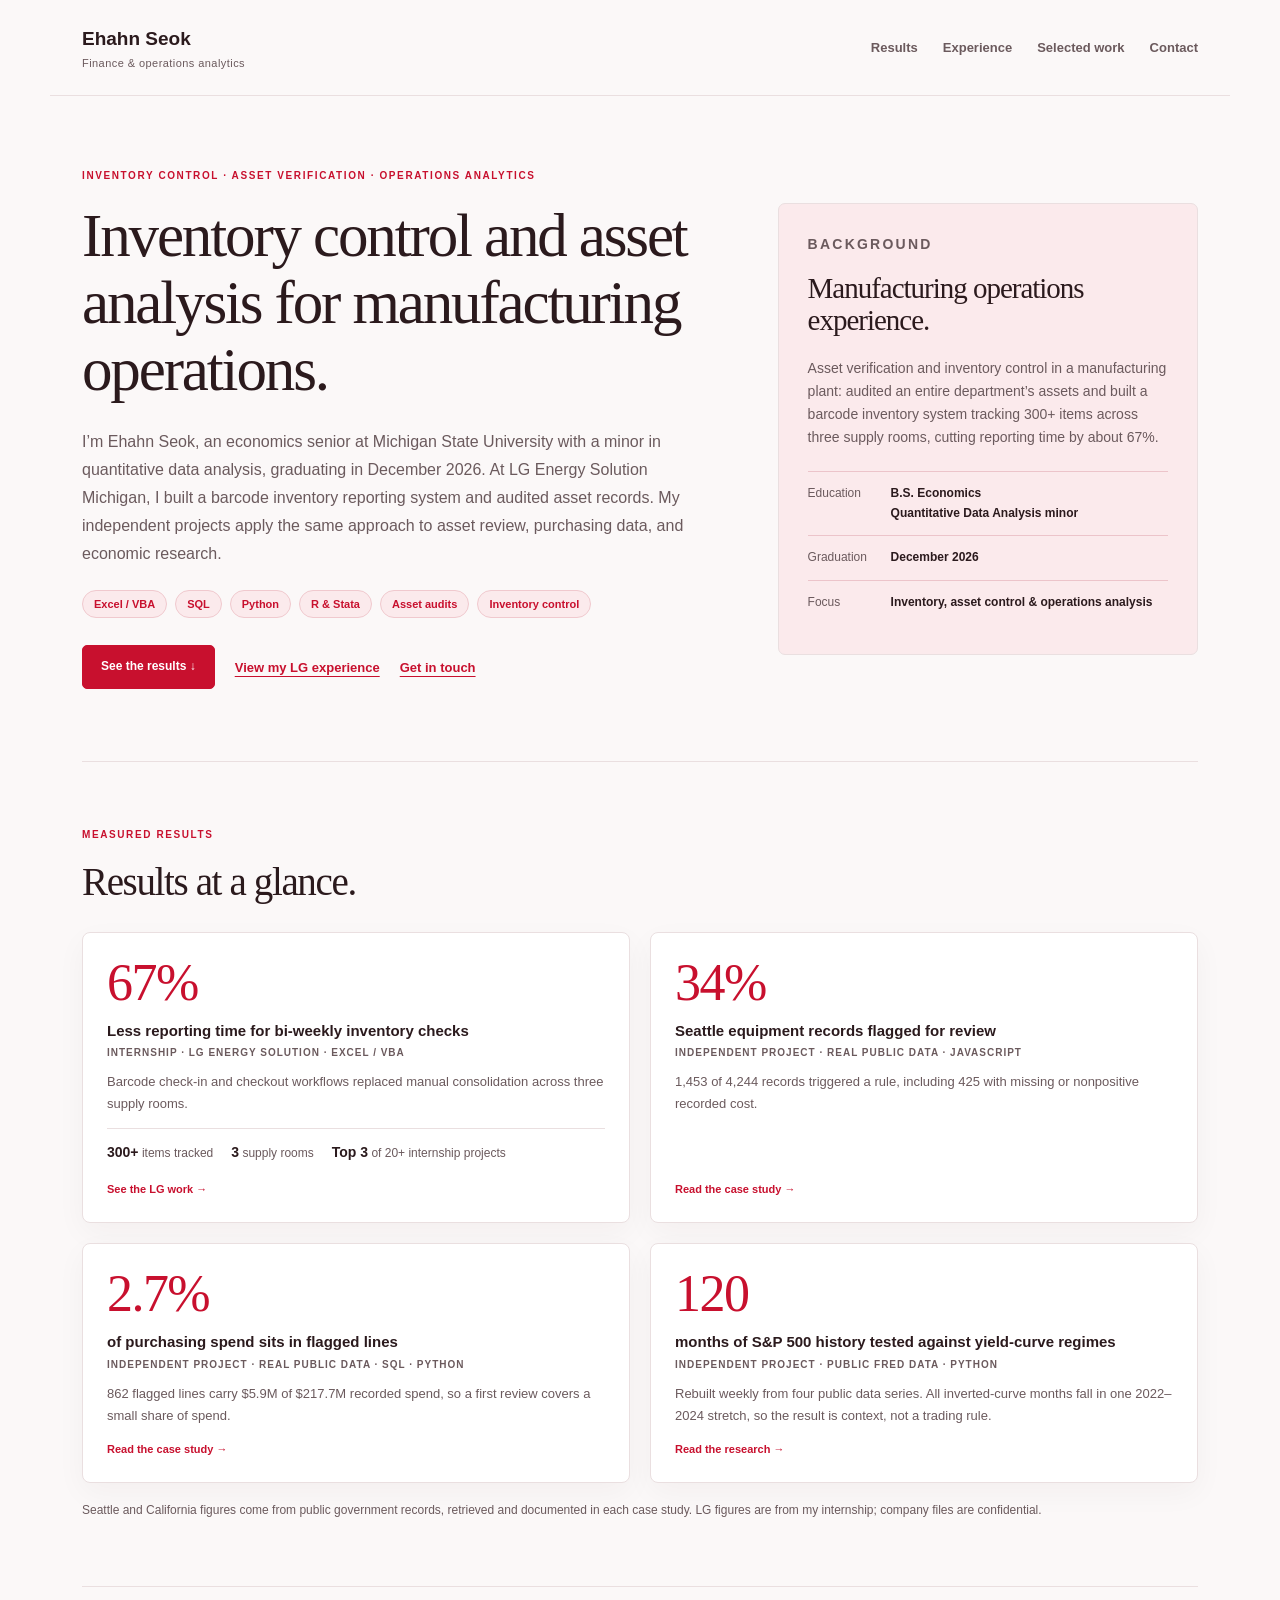
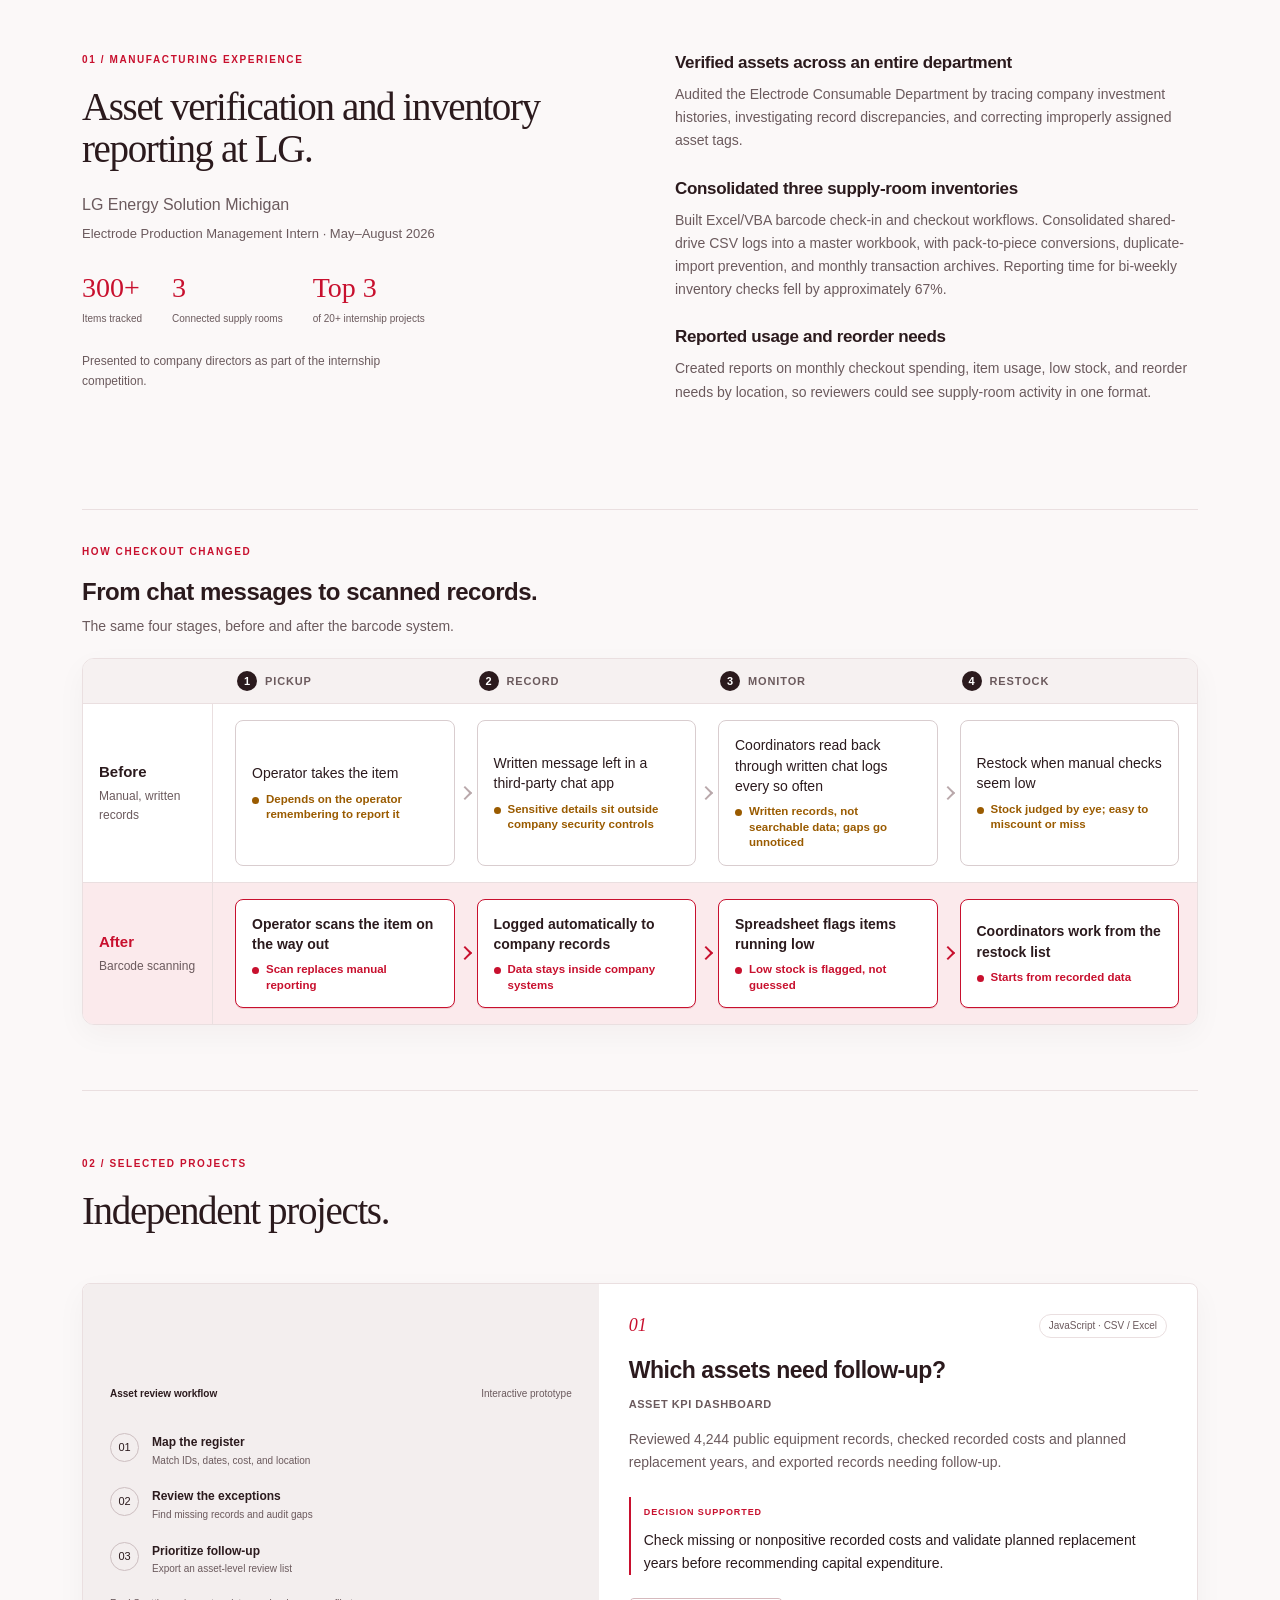
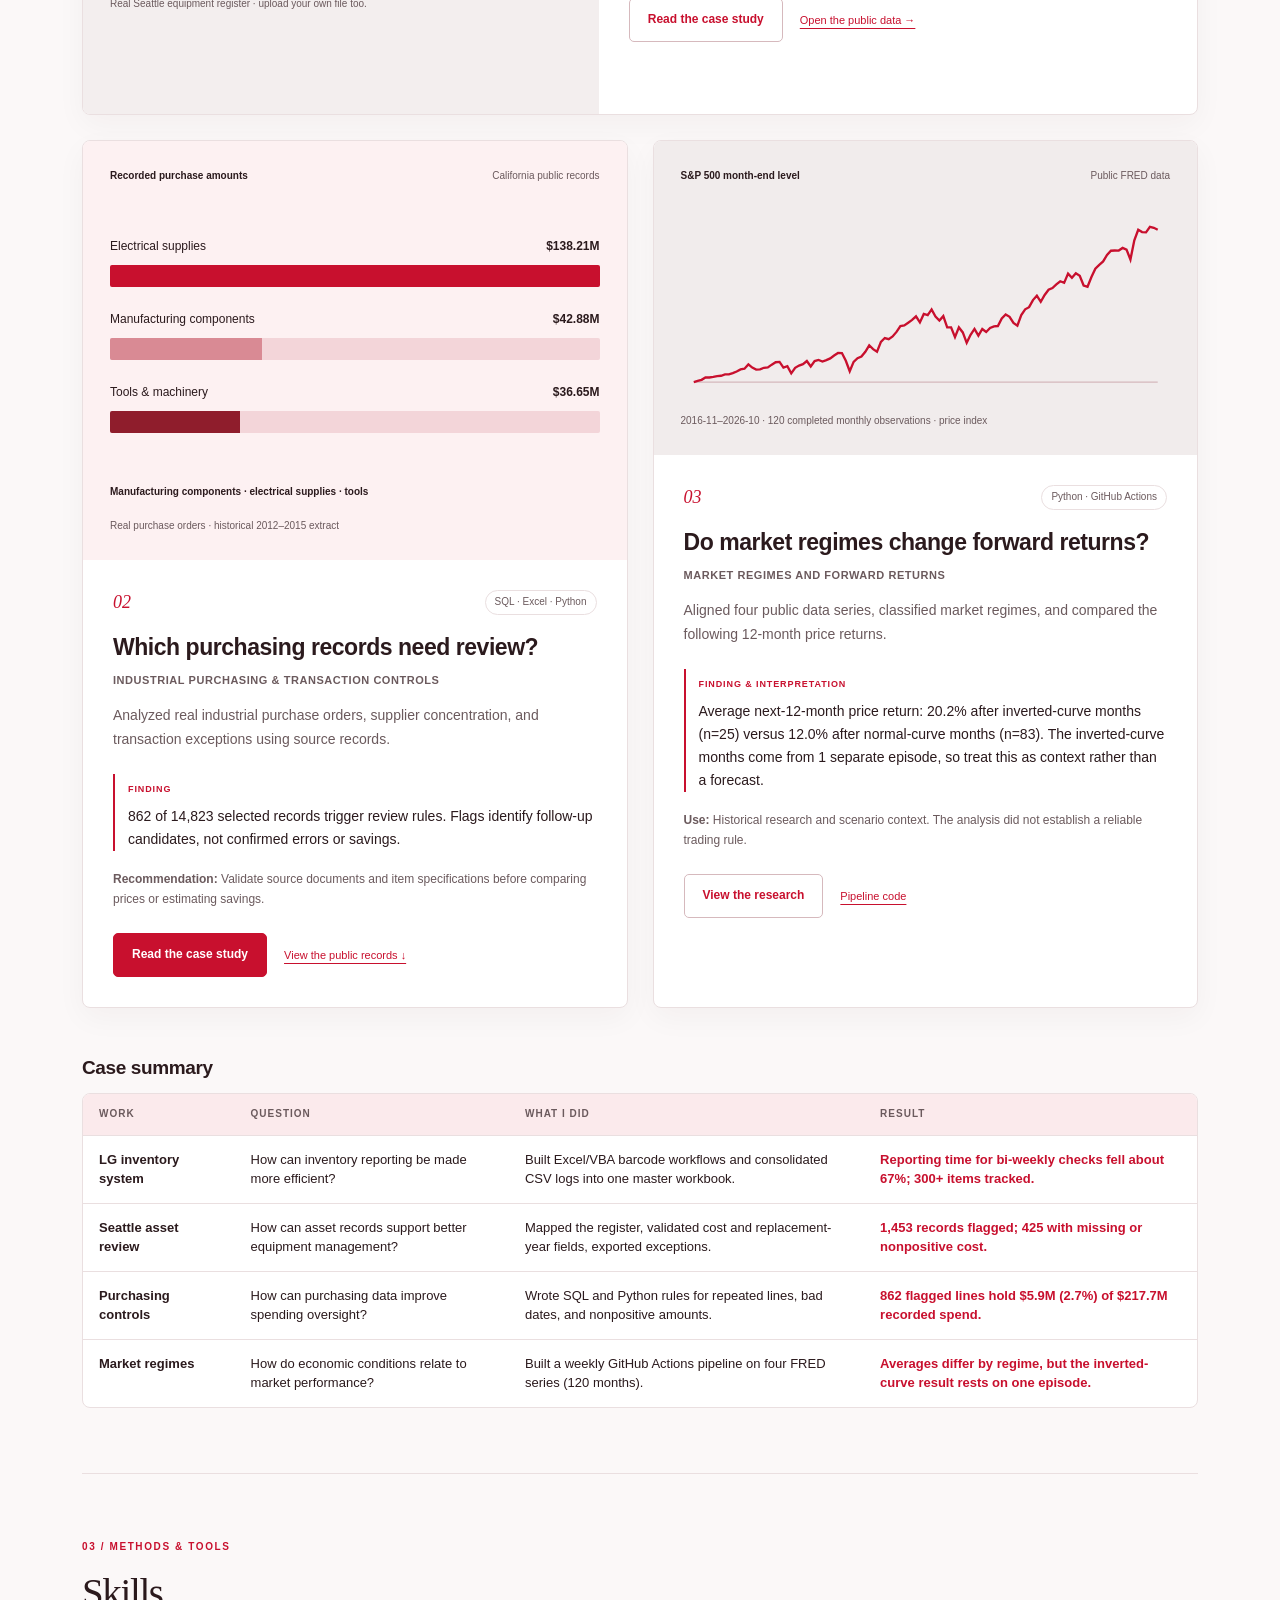
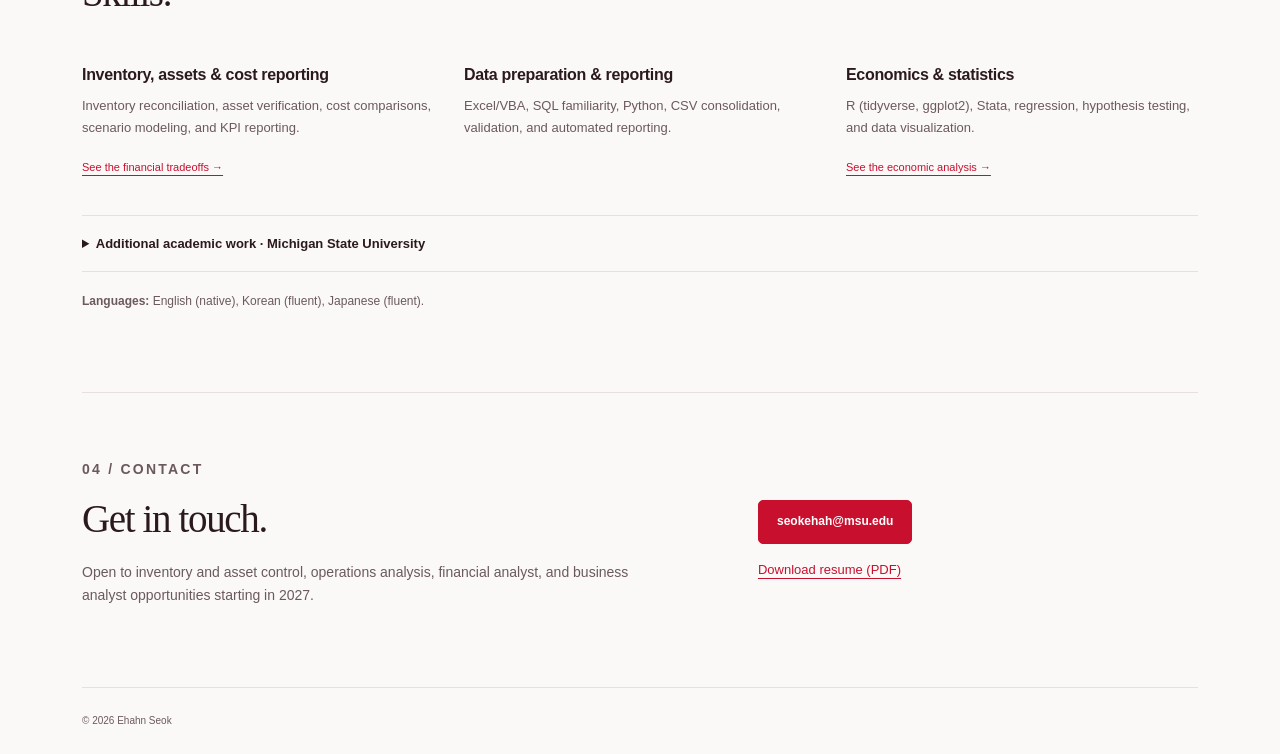
==== index.html @ 53f1c5c0 "Simplify homepage case-summary questions and remove Seattle note" ====
<!doctype html>
<html lang="en">
<head>
<meta charset="utf-8"><meta name="viewport" content="width=device-width, initial-scale=1">
<title>Ehahn Seok | Finance & Operations Analytics</title>
<meta name="description" content="Ehahn Seok's manufacturing experience in inventory reporting and asset verification, supported by working asset-review tools, purchasing models, SQL, and economic research.">
<meta property="og:title" content="Ehahn Seok | Finance & Operations Analytics"><meta property="og:description" content="Working models and documented analysis of costs, assets, and economic data.">
<link rel="stylesheet" href="style.css?v=pf2"><script src="portfolio.js" defer></script>
<link rel="icon" href="/favicon.ico?v=r3d2e46a3" type="image/x-icon">
<link rel="icon" type="image/png" sizes="32x32" href="/favicon-32x32.png?v=r3d2e46a3">
<link rel="icon" type="image/png" sizes="16x16" href="/favicon-16x16.png?v=r3d2e46a3">
<link rel="apple-touch-icon" sizes="180x180" href="/apple-touch-icon.png?v=r3d2e46a3">
<link rel="manifest" href="/site.webmanifest?v=r3d2e46a3">
<meta name="theme-color" content="#c8102e">
</head><body>
<a class="skip-link" href="#main">Skip to content</a>
<header class="site-header"><a class="brand" href="#top">Ehahn Seok<span>Finance & operations analytics</span></a><nav aria-label="Main navigation"><a href="#results">Results</a><a href="#experience">Experience</a><a href="#projects">Selected work</a><a href="#contact">Contact</a></nav></header>
<main id="main"><div id="top"></div>
<section class="hero"><div><p class="eyebrow">Inventory control · Asset verification · Operations analytics</p><h1>Inventory control and asset analysis for manufacturing operations.</h1><p class="lead">I’m Ehahn Seok, an economics senior at Michigan State University with a minor in quantitative data analysis, graduating in December 2026. At LG Energy Solution Michigan, I built a barcode inventory reporting system and audited asset records. My independent projects apply the same approach to asset review, purchasing data, and economic research.</p><ul class="chips" aria-label="Core tools"><li>Excel / VBA</li><li>SQL</li><li>Python</li><li>R &amp; Stata</li><li>Asset audits</li><li>Inventory control</li></ul><div class="cta"><a class="btn primary" href="#results">See the results <span aria-hidden="true">↓</span></a><a class="text-link" href="#experience">View my LG experience</a><a class="text-link" href="mailto:seokehah@msu.edu">Get in touch</a></div></div><aside class="profile"><p class="eyebrow">Background</p><h2>Manufacturing operations experience.</h2><p>Asset verification and inventory control in a manufacturing plant: audited an entire department’s assets and built a barcode inventory system tracking 300+ items across three supply rooms, cutting reporting time by about 67%.</p><dl><div><dt>Education</dt><dd>B.S. Economics<br>Quantitative Data Analysis minor</dd></div><div><dt>Graduation</dt><dd>December 2026</dd></div><div><dt>Focus</dt><dd>Inventory, asset control & operations analysis</dd></div></dl></aside></section>
<section id="results"><p class="eyebrow">Measured results</p><h2>Results at a glance.</h2><div class="result-grid"><a class="result-card" href="#experience"><span class="big">67%</span><span class="rc-label">Less reporting time for bi-weekly inventory checks</span><span class="rc-tag">Internship · LG Energy Solution · Excel / VBA</span><p>Barcode check-in and checkout workflows replaced manual consolidation across three supply rooms.</p><ul class="rc-stats"><li><b>300+</b> items tracked</li><li><b>3</b> supply rooms</li><li><b>Top 3</b> of 20+ internship projects</li></ul><span class="rc-more">See the LG work →</span></a><a class="result-card" href="projects/asset-analysis/"><span class="big">34%</span><span class="rc-label">Seattle equipment records flagged for review</span><span class="rc-tag">Independent project · Real public data · JavaScript</span><p>1,453 of 4,244 records triggered a rule, including 425 with missing or nonpositive recorded cost.</p><span class="rc-more">Read the case study →</span></a><a class="result-card" href="projects/purchasing/"><span class="big">2.7%</span><span class="rc-label">of purchasing spend sits in flagged lines</span><span class="rc-tag">Independent project · Real public data · SQL · Python</span><p>862 flagged lines carry $5.9M of $217.7M recorded spend, so a first review covers a small share of spend.</p><span class="rc-more">Read the case study →</span></a><a class="result-card" href="projects/macro-regimes/"><span class="big">120</span><span class="rc-label">months of S&amp;P 500 history tested against yield-curve regimes</span><span class="rc-tag">Independent project · Public FRED data · Python</span><p>Rebuilt weekly from four public data series. All inverted-curve months fall in one 2022–2024 stretch, so the result is context, not a trading rule.</p><span class="rc-more">Read the research →</span></a></div><p class="result-note">Seattle and California figures come from public government records, retrieved and documented in each case study. LG figures are from my internship; company files are confidential.</p></section>
<section id="experience" class="experience"><div><p class="eyebrow">01 / Manufacturing experience</p><h2>Asset verification and inventory reporting at LG.</h2><p class="lead">LG Energy Solution Michigan<br><span class="muted">Electrode Production Management Intern · May–August 2026</span></p><div class="proof"><div><strong>300+</strong><span>Items tracked</span></div><div><strong>3</strong><span>Connected supply rooms</span></div><div><strong>Top 3</strong><span>of 20+ internship projects</span></div></div><p class="note experience-context">Presented to company directors as part of the internship competition.</p></div><div class="experience-details"><article><h3>Verified assets across an entire department</h3><p>Audited the Electrode Consumable Department by tracing company investment histories, investigating record discrepancies, and correcting improperly assigned asset tags.</p></article><article><h3>Consolidated three supply-room inventories</h3><p>Built Excel/VBA barcode check-in and checkout workflows. Consolidated shared-drive CSV logs into a master workbook, with pack-to-piece conversions, duplicate-import prevention, and monthly transaction archives. Reporting time for bi-weekly inventory checks fell by approximately 67%.</p></article><article><h3>Reported usage and reorder needs</h3><p>Created reports on monthly checkout spending, item usage, low stock, and reorder needs by location, so reviewers could see supply-room activity in one format.</p></article></div><div class="flow"><div class="flow-head"><p class="eyebrow">How checkout changed</p><h3>From chat messages to scanned records.</h3><p class="flow-sub">The same four stages, before and after the barcode system.</p></div><div class="pf"><div class="pf-head" aria-hidden="true"><span></span><span><b>1</b>Pickup</span><span><b>2</b>Record</span><span><b>3</b>Monitor</span><span><b>4</b>Restock</span></div><div class="pf-row before"><div class="pf-label"><strong>Before</strong><span>Manual, written records</span></div><div class="pf-cell"><span class="pf-stage">Pickup</span><p>Operator takes the item</p><small class="pf-risk">Depends on the operator remembering to report it</small></div><div class="pf-cell"><span class="pf-stage">Record</span><p>Written message left in a third-party chat app</p><small class="pf-risk">Sensitive details sit outside company security controls</small></div><div class="pf-cell"><span class="pf-stage">Monitor</span><p>Coordinators read back through written chat logs every so often</p><small class="pf-risk">Written records, not searchable data; gaps go unnoticed</small></div><div class="pf-cell"><span class="pf-stage">Restock</span><p>Restock when manual checks seem low</p><small class="pf-risk">Stock judged by eye; easy to miscount or miss</small></div></div><div class="pf-row after"><div class="pf-label"><strong>After</strong><span>Barcode scanning</span></div><div class="pf-cell"><span class="pf-stage">Pickup</span><p>Operator scans the item on the way out</p><small class="pf-good">Scan replaces manual reporting</small></div><div class="pf-cell"><span class="pf-stage">Record</span><p>Logged automatically to company records</p><small class="pf-good">Data stays inside company systems</small></div><div class="pf-cell"><span class="pf-stage">Monitor</span><p>Spreadsheet flags items running low</p><small class="pf-good">Low stock is flagged, not guessed</small></div><div class="pf-cell"><span class="pf-stage">Restock</span><p>Coordinators work from the restock list</p><small class="pf-good">Starts from recorded data</small></div></div></div></div></section>
<section id="projects"><div class="section-heading"><div><p class="eyebrow">02 / Selected projects</p><h2>Independent projects.</h2></div></div>
<article class="project featured"><div class="project-visual asset-visual"><div class="visual-heading"><span>Asset review workflow</span><span>Interactive prototype</span></div><div class="asset-example"><div><span>01</span><strong>Map the register</strong><small>Match IDs, dates, cost, and location</small></div><div><span>02</span><strong>Review the exceptions</strong><small>Find missing records and audit gaps</small></div><div><span>03</span><strong>Prioritize follow-up</strong><small>Export an asset-level review list</small></div></div><p class="data-label">Real Seattle equipment register · upload your own file too.</p></div><div class="project-copy"><div class="project-top"><span class="project-number">01</span><span class="badge">JavaScript · CSV / Excel</span></div><h3>Which assets need follow-up?</h3><p class="project-subtitle">Asset KPI Dashboard</p><p>Reviewed 4,244 public equipment records, checked recorded costs and planned replacement years, and exported records needing follow-up.</p><div class="finding"><span class="mini-label">Decision supported</span><p>Check missing or nonpositive recorded costs and validate planned replacement years before recommending capital expenditure.</p></div><div class="project-links"><a class="btn" href="projects/asset-analysis/">Read the case study</a><a href="asset-dashboard.html?source=seattle">Open the public data →</a></div></div></article>
<div class="project-grid">
<article class="project"><div class="project-visual purchasing-visual"><div class="visual-heading"><span>Recorded purchase amounts</span><span>California public records</span></div><div id="purchase-bars" class="preview-bars"><p>14,823 source lines · three industrial purchasing categories</p></div><div class="visual-note">Manufacturing components · electrical supplies · tools</div><p class="data-label">Real purchase orders · historical 2012–2015 extract</p></div><div class="project-copy"><div class="project-top"><span class="project-number">02</span><span class="badge">SQL · Excel · Python</span></div><h3>Which purchasing records need review?</h3><p class="project-subtitle">Industrial Purchasing & Transaction Controls</p><p>Analyzed real industrial purchase orders, supplier concentration, and transaction exceptions using source records.</p><div class="finding"><span class="mini-label">Finding</span><p id="purchasing-finding">Review candidates included repeated lines, missing dates, nonpositive amounts, and extended-cost differences.</p></div><p class="decision"><strong>Recommendation:</strong> Validate source documents and item specifications before comparing prices or estimating savings.</p><div class="project-links"><a class="btn primary" href="projects/purchasing/">Read the case study</a><a href="projects/purchasing/data/public/purchase_records.csv" download>View the public records ↓</a></div></div></article>
<article class="project"><div class="project-visual macro-visual"><div class="visual-heading"><span>S&P 500 month-end level</span><span>Public FRED data</span></div><div id="macro-chart" class="macro-chart"><p>View the full time series in the project.</p></div><p id="macro-period" class="data-label">Completed months only · price index, excluding dividends</p></div><div class="project-copy"><div class="project-top"><span class="project-number">03</span><span class="badge">Python · GitHub Actions</span></div><h3>Do market regimes change forward returns?</h3><p class="project-subtitle">Market Regimes and Forward Returns</p><p>Aligned four public data series, classified market regimes, and compared the following 12-month price returns.</p><div class="finding"><span class="mini-label">Finding & interpretation</span><p id="macro-finding">Regime averages varied across the historical sample. Overlapping return windows and different sample lengths limited the conclusions.</p></div><p class="decision"><strong>Use:</strong> Historical research and scenario context. The analysis did not establish a reliable trading rule.</p><div class="project-links"><a class="btn" href="projects/macro-regimes/">View the research</a><a href="scripts/fetch_macro.py">Pipeline code</a></div></div></article>
</div><div class="case-table"><h3>Case summary</h3><div class="summary-wrap"><table class="summary"><thead><tr><th>Work</th><th>Question</th><th>What I did</th><th>Result</th></tr></thead><tbody>
<tr><td>LG inventory system</td><td>How can inventory reporting be made more efficient?</td><td>Built Excel/VBA barcode workflows and consolidated CSV logs into one master workbook.</td><td>Reporting time for bi-weekly checks fell about 67%; 300+ items tracked.</td></tr>
<tr><td>Seattle asset review</td><td>How can asset records support better equipment management?</td><td>Mapped the register, validated cost and replacement-year fields, exported exceptions.</td><td>1,453 records flagged; 425 with missing or nonpositive cost.</td></tr>
<tr><td>Purchasing controls</td><td>How can purchasing data improve spending oversight?</td><td>Wrote SQL and Python rules for repeated lines, bad dates, and nonpositive amounts.</td><td>862 flagged lines hold $5.9M (2.7%) of $217.7M recorded spend.</td></tr>
<tr><td>Market regimes</td><td>How do economic conditions relate to market performance?</td><td>Built a weekly GitHub Actions pipeline on four FRED series (120 months).</td><td>Averages differ by regime, but the inverted-curve result rests on one episode.</td></tr>
</tbody></table></div></div></section>

<section id="skills"><div class="section-heading"><div><p class="eyebrow">03 / Methods & tools</p><h2>Skills.</h2></div></div><div class="skills"><article><h3>Inventory, assets & cost reporting</h3><p>Inventory reconciliation, asset verification, cost comparisons, scenario modeling, and KPI reporting.</p><a href="projects/purchasing/">See the financial tradeoffs →</a></article><article><h3>Data preparation & reporting</h3><p>Excel/VBA, SQL familiarity, Python, CSV consolidation, validation, and automated reporting.</p></article><article><h3>Economics & statistics</h3><p>R (tidyverse, ggplot2), Stata, regression, hypothesis testing, and data visualization.</p><a href="projects/macro-regimes/">See the economic analysis →</a></article></div>
<details class="coursework"><summary>Additional academic work · Michigan State University</summary><div><p><strong>Ames housing:</strong> Compared regression specifications using living area, lot size, garage capacity, and variable transformations.</p><p><strong>Corporate hotel spending:</strong> Examined differences by corporate customer, room type, and weekday.</p><p><strong>ACS commuting:</strong> Reshaped state-level estimates and visualized driving-versus-transit commute-time gaps.</p><p>These coursework projects involved cleaning and restructuring large datasets in R and Stata.</p></div></details><p class="languages"><strong>Languages:</strong> English (native), Korean (fluent), Japanese (fluent).</p></section>
<section id="contact" class="contact"><div><p class="eyebrow">04 / Contact</p><h2>Get in touch.</h2><p>Open to inventory and asset control, operations analysis, financial analyst, and business analyst opportunities starting in 2027.</p></div><div class="contact-links"><a class="btn primary" href="mailto:seokehah@msu.edu">seokehah@msu.edu</a><a href="resume.pdf">Download resume (PDF)</a></div></section>
</main><footer><span>© 2026 Ehahn Seok</span></footer></body></html>
---- style.css ----
:root{--bg:#fbf8f8;--surface:#fff;--text:#2b1a1d;--muted:#6b5a5d;--border:#eadfe0;--accent:#c8102e;--soft:#fbeaec;--warm:#f3eeee;--orange:#9b522e;--shadow:0 10px 30px #3920240a;color-scheme:light}*{box-sizing:border-box}html{scroll-behavior:smooth;scroll-padding-top:95px}body{margin:0;background:var(--bg);color:var(--text);font:16px/1.65 -apple-system,BlinkMacSystemFont,'Segoe UI',Arial,sans-serif}a{color:var(--accent);text-underline-offset:4px}a:hover{text-decoration-thickness:2px}button,input,select{font:inherit}.site-header,main,footer{max-width:1180px;margin:auto;padding-left:32px;padding-right:32px}.site-header{display:flex;justify-content:space-between;align-items:center;gap:24px;padding-top:23px;padding-bottom:23px;border-bottom:1px solid var(--border)}.brand{font-weight:750;color:var(--text);text-decoration:none;font-size:19px}.brand span{display:block;font-size:11px;color:var(--muted);font-weight:500;letter-spacing:.04em}nav{display:flex;gap:25px}nav a{font-size:13px;text-decoration:none;color:var(--muted);font-weight:600}section{padding:65px 0;border-bottom:1px solid var(--border)}.hero{display:grid;grid-template-columns:1.5fr 1fr;gap:65px;align-items:center;padding-top:72px;padding-bottom:72px}.eyebrow{font-size:10px;letter-spacing:.16em;text-transform:uppercase;color:var(--accent);font-weight:750;margin:0 0 17px}h1,h2{font-family:Georgia,'Times New Roman',serif;font-weight:400;letter-spacing:-.035em;line-height:1.1}h1{font-size:clamp(37px,4.8vw,61px);margin:0 0 25px}h2{font-size:clamp(28px,3.3vw,39px);margin:0 0 20px}h3{font-size:23px;line-height:1.25;letter-spacing:-.02em;margin:0 0 10px}p{margin:0 0 15px}.lead{font-size:16px;color:var(--muted);line-height:1.75}.cta,.project-links{display:flex;gap:20px;align-items:center;flex-wrap:wrap;margin-top:27px}.btn{display:inline-block;padding:11px 18px;border:1px solid #d6b9bd;border-radius:5px;font-size:12px;font-weight:700;text-decoration:none;color:var(--accent);background:var(--surface)}.btn.primary{background:var(--accent);color:#fff;border-color:var(--accent)}.btn:hover{filter:brightness(.94);text-decoration:none}.text-link{font-size:13px;font-weight:650}.profile{background:var(--soft);padding:29px;border:1px solid var(--border);border-radius:7px}.profile h2{font-size:29px}.profile p{font-size:14px;color:var(--muted)}dl{margin:22px 0 0}dl div{display:grid;grid-template-columns:83px 1fr;padding:12px 0;border-top:1px solid #ecc4ca;font-size:12px}dt{color:var(--muted)}dd{margin:0;font-weight:550}.section-heading{display:flex;justify-content:space-between;align-items:end;gap:45px;margin-bottom:30px}.section-heading>p{font-size:13px;color:var(--muted);max-width:260px;margin-bottom:20px}.project{background:var(--surface);border:1px solid var(--border);border-radius:8px;overflow:hidden;box-shadow:var(--shadow)}.featured{display:grid;grid-template-columns:1fr 1.16fr;margin-bottom:25px}.project-copy{padding:30px}.project-copy>p{font-size:14px;color:var(--muted)}.project-top{display:flex;justify-content:space-between;align-items:center;gap:15px;margin-bottom:18px}.project-number{font:italic 18px Georgia;color:var(--accent)}.badge{font-size:10px;color:var(--muted);border:1px solid var(--border);border-radius:30px;padding:3px 9px}.project-subtitle{font-size:11px!important;font-weight:650;text-transform:uppercase;letter-spacing:.05em}.finding{border-left:2px solid var(--accent);padding:0 0 0 13px;margin:23px 0 19px}.mini-label{font-size:9px;font-weight:750;letter-spacing:.1em;text-transform:uppercase;color:var(--accent)}.finding p{font-size:14px;line-height:1.65;margin:5px 0 0}.decision{font-size:12px!important;line-height:1.65}.project-links{gap:17px;margin-top:23px}.project-links a:not(.btn){font-size:11px}.project-grid{display:grid;grid-template-columns:1fr 1fr;gap:25px}.project-visual{padding:27px;display:flex;flex-direction:column;justify-content:center;background:#fdf1f2;min-height:270px}.featured .project-visual{min-height:430px}.visual-heading{display:flex;justify-content:space-between;gap:15px;font-size:10px;font-weight:650;margin-bottom:30px}.visual-heading span:last-child{font-weight:400;color:var(--muted)}.data-label{font-size:10px;color:var(--muted);margin:18px 0 0;line-height:1.5}.visual-note{font-size:10px;font-weight:650;margin-top:28px}.preview-bar{margin:23px 0}.preview-bar-label{display:flex;justify-content:space-between;font-size:12px;margin-bottom:8px}.preview-track{height:22px;background:#f3d5d9;border-radius:2px;overflow:hidden}.preview-track i{display:block;height:100%;background:var(--accent)}.preview-bar:nth-child(2) i{background:#d98a94}.preview-bar:nth-child(3) i{background:#8f1d2c}.asset-visual{background:#f3eeee}.asset-example{display:grid;gap:18px}.asset-example>div{display:grid;grid-template-columns:32px 1fr;gap:0 10px}.asset-example span{grid-row:span 2;font-size:11px;border:1px solid #cdbfc1;border-radius:50%;width:29px;height:29px;text-align:center;line-height:27px}.asset-example strong{font-size:12px}.asset-example small{font-size:10px;color:var(--muted)}.macro-visual{background:#f1ecec}.macro-chart svg{width:100%;height:auto;display:block}.experience{display:grid;grid-template-columns:1fr 1fr;gap:70px}.proof{display:flex;gap:30px;margin-top:25px}.proof strong{display:block;font:28px Georgia;color:var(--accent)}.proof span{display:block;font-size:10px;color:var(--muted);margin-top:7px}.experience-details article{margin:0 0 25px}.experience-details h3{font-size:17px}.experience-details p{font-size:14px;color:var(--muted)}.experience-details .note{font-size:11px}.muted{font-size:13px;color:var(--muted)}.skills{display:grid;grid-template-columns:repeat(3,1fr);gap:30px}.skills h3{font-size:16px}.skills p{font-size:13px;color:var(--muted)}.skills a{font-size:11px}.coursework{margin-top:35px;border-top:1px solid var(--border);border-bottom:1px solid var(--border);padding:17px 0;font-size:13px}.coursework summary{cursor:pointer;font-weight:650}.coursework>div{padding-top:20px;max-width:850px;color:var(--muted)}.languages{margin-top:20px;font-size:12px;color:var(--muted)}.contact{display:grid;grid-template-columns:1.4fr 1fr;gap:60px;align-items:center}.contact p{max-width:560px;font-size:14px;color:var(--muted)}.contact-links{display:flex;flex-direction:column;align-items:flex-start;gap:15px}.contact-links>a:not(.btn){font-size:13px}footer{padding-top:25px;padding-bottom:25px;display:flex;justify-content:space-between;gap:20px;font-size:10px;color:var(--muted)}a:focus-visible,summary:focus-visible{outline:3px solid var(--orange);outline-offset:5px}.skip-link{position:absolute;left:20px;top:-70px;background:var(--surface);padding:10px;z-index:20}.skip-link:focus{top:5px}@media(prefers-reduced-motion:reduce){html{scroll-behavior:auto}}@media(max-width:850px){.hero{gap:28px;grid-template-columns:1.2fr 1fr}h1{font-size:43px}.profile{padding:20px}.project-copy,.project-visual{padding:23px}.experience{gap:35px}.proof{gap:18px}.featured .project-visual{min-height:390px}.visual-heading{flex-direction:column;gap:4px}}@media(max-width:650px){.site-header,main,footer{padding-left:20px;padding-right:20px}.site-header{align-items:flex-start;gap:12px}.brand{font-size:17px}.brand span{font-size:9px;max-width:150px}nav{gap:12px;padding-top:6px}nav a{font-size:10px}.hero,.featured,.project-grid,.experience,.contact{grid-template-columns:1fr}.hero{padding-top:45px;padding-bottom:45px;gap:30px}h1{font-size:43px;max-width:500px}.profile{padding:24px}.profile dl{display:grid;grid-template-columns:1fr 1fr;gap:0 20px}.profile dl div{display:block}.profile dt{font-size:10px;margin-bottom:4px}.section-heading{display:block}.section-heading>p{max-width:100%;margin:0}.skills{grid-template-columns:1fr;gap:25px}section{padding:45px 0}.featured .project-visual{min-height:280px}.project-copy{padding:25px}.experience{gap:30px}.contact{gap:20px}.proof{gap:30px}footer{display:block}footer span{display:block;margin:6px 0}}

.experience-context{font-size:12px;line-height:1.65;color:var(--muted);margin-top:24px;max-width:340px}


.chips{display:flex;flex-wrap:wrap;gap:8px;margin:22px 0 0;padding:0;list-style:none}.chips li{font-size:11px;font-weight:650;color:var(--accent);background:var(--soft);border:1px solid #f0c9ce;border-radius:30px;padding:4px 11px}
.result-intro{max-width:620px;font-size:14px;color:var(--muted)}
.result-grid{display:grid;grid-template-columns:repeat(2,1fr);gap:20px;margin-top:28px}
.result-card{display:flex;flex-direction:column;background:var(--surface);border:1px solid var(--border);border-radius:8px;padding:24px;text-decoration:none;color:var(--text);box-shadow:var(--shadow);transition:transform .15s,border-color .15s}
.result-card:hover{transform:translateY(-3px);border-color:var(--accent);text-decoration:none}
.result-card .big{font:400 clamp(38px,4.4vw,52px)/1 Georgia,'Times New Roman',serif;color:var(--accent);letter-spacing:-.03em}
.result-card .rc-label{font-weight:700;font-size:15px;margin:12px 0 4px;line-height:1.35}
.result-card .rc-tag{font-size:10px;text-transform:uppercase;letter-spacing:.1em;color:var(--muted);font-weight:700;margin-bottom:10px}
.result-card p{font-size:13px;color:var(--muted);margin:0 0 14px}
.result-card .rc-more{margin-top:auto;font-size:11px;font-weight:700;color:var(--accent)}
.result-note{font-size:12px;color:var(--muted);margin:18px 0 0}
.case-table{margin-top:48px}.case-table h3{font-size:19px;margin-bottom:14px}
.summary-wrap{overflow-x:auto;border:1px solid var(--border);border-radius:8px;background:var(--surface)}
table.summary{width:100%;border-collapse:collapse;font-size:13px;min-width:760px}
.summary th{text-align:left;font-size:10px;letter-spacing:.1em;text-transform:uppercase;color:var(--muted);padding:12px 16px;border-bottom:1px solid var(--border);background:var(--soft)}
.summary td{padding:14px 16px;border-bottom:1px solid var(--border);vertical-align:top;line-height:1.5}
.summary td:first-child{font-weight:700;min-width:140px}.summary td:last-child{color:var(--accent);font-weight:650}.summary tr:last-child td{border-bottom:0}
.key-findings .kf-grid{display:grid;grid-template-columns:repeat(3,1fr);gap:20px;margin-top:24px}
.kf{background:var(--surface);border:1px solid var(--border);border-left:3px solid var(--accent);border-radius:6px;padding:20px}
.kf strong{display:block;font:400 clamp(32px,3.6vw,44px)/1.05 Georgia,'Times New Roman',serif;color:var(--accent);letter-spacing:-.03em}
.kf span{display:block;font-weight:700;font-size:14px;margin:8px 0 4px}.kf p{font-size:13px;color:var(--muted);margin:0}
.open-item{margin-top:18px;font-size:13px;border:1px dashed #cdbfc1;border-radius:6px;padding:14px 16px;color:var(--muted)}.open-item strong{color:var(--text)}
@media(max-width:850px){.result-grid{grid-template-columns:1fr 1fr}}
@media(max-width:760px){.key-findings .kf-grid{grid-template-columns:1fr}}
@media(max-width:560px){.result-grid{grid-template-columns:1fr}}

.rc-stats{display:flex;flex-wrap:wrap;gap:6px 18px;list-style:none;margin:0 0 16px;padding:12px 0 0;border-top:1px solid var(--border);font-size:12px;color:var(--muted)}.rc-stats b{color:var(--text);font-size:14px}

.flow{grid-column:1/-1;margin-top:10px;padding-top:34px;border-top:1px solid var(--border)}.flow-head h3{font-size:24px;margin:0 0 20px}
.flow-grid{display:grid;grid-template-columns:1fr auto 1fr;gap:18px;align-items:stretch}
.flow-lane{background:var(--surface);border:1px solid var(--border);border-radius:10px;padding:22px;box-shadow:var(--shadow);display:flex;flex-direction:column}
.flow-lane.after{border-color:var(--accent);background:var(--soft)}
.flow-tag{margin:0 0 4px;font-size:11px;font-weight:700;letter-spacing:.1em;text-transform:uppercase;color:var(--muted)}.flow-lane.after .flow-tag{color:var(--accent)}
.flow-lane h4{margin:0 0 16px;font-size:17px}
.flow-lane ol{list-style:none;margin:0;padding:0;display:grid;gap:10px;flex:1}
.flow-lane li{display:flex;gap:12px;align-items:flex-start;font-size:14px;line-height:1.45;position:relative}
.flow-lane li:not(:last-child)::after{content:"";position:absolute;left:11px;top:26px;bottom:-12px;border-left:2px dotted var(--border)}
.flow-lane.after li:not(:last-child)::after{border-color:#e7a9b1}
.fs-n{flex:none;width:24px;height:24px;border-radius:50%;background:var(--border);color:var(--text);font-size:12px;font-weight:700;display:flex;align-items:center;justify-content:center}
.flow-lane.after .fs-n{background:var(--accent);color:#fff}
.flow-end{margin:16px 0 0;padding-top:12px;border-top:1px solid var(--border);font-size:12.5px;color:var(--muted)}
.flow-arrow{align-self:center;font-size:28px;color:var(--accent);font-weight:700}
@media(max-width:850px){.flow-grid{grid-template-columns:1fr}.flow-arrow{transform:rotate(90deg);justify-self:center}}
.flow>.note{margin:18px 0 0;font-size:12px;color:var(--muted)}

.flow-sub{margin:-12px 0 20px;color:var(--muted);font-size:14px}
.swim-wrap{overflow-x:auto;margin-bottom:18px;border:1px solid var(--border);border-radius:10px;background:var(--surface);padding:10px 12px 8px;-webkit-overflow-scrolling:touch}
.swim{display:block;width:100%;min-width:720px;height:auto;font-family:inherit}
.sw-title{font-size:12px;font-weight:700;letter-spacing:.1em;fill:var(--muted)}.swim.after .sw-title{fill:var(--accent)}
.sw-row.r0{fill:#f6f1f1}.sw-row.r1{fill:#fbf8f8}
.sw-rl{font-size:12px;font-weight:700;fill:var(--muted);text-transform:uppercase;letter-spacing:.04em}
.sw-box{fill:#fff;stroke:#cdbfc1;stroke-width:1.4}.sw-box.warn{fill:#fff;stroke:#9a5b00;stroke-dasharray:4 3}.sw-box.good{fill:var(--soft);stroke:var(--accent)}
.sw-t{font-size:12.5px;fill:var(--text)}.sw-t.good{font-weight:600}
.sw-edge{fill:none;stroke:#8a7b7e;stroke-width:1.6}.swim.after .sw-edge{stroke:var(--accent)}.sw-head{fill:#8a7b7e}.swim.after .sw-head{fill:var(--accent)}

.flow{min-width:0;max-width:100%}.swim-wrap{max-width:100%}
.flow-hint{display:none;margin:-8px 0 12px;font-size:12px;color:var(--accent);font-weight:600}@media(max-width:760px){.flow-hint{display:block}}

.fc-grid{display:grid;grid-template-columns:1fr 1fr;gap:20px;align-items:stretch}
.fc{background:var(--surface);border:1px solid var(--border);border-radius:10px;padding:22px;box-shadow:var(--shadow);display:flex;flex-direction:column}
.fc.after{border-color:var(--accent);background:var(--soft)}
.fc h4{margin:0 0 16px;font-size:17px}.fc.after .flow-tag{color:var(--accent)}
.fc-box{display:flex;flex-direction:column;gap:2px;background:#fff;border:1.4px solid #cdbfc1;border-radius:8px;padding:10px 14px;font-size:14px;line-height:1.4;text-align:left}
.fc-box.good{border-color:var(--accent)}
.fc-box.decision{border-style:dashed;border-color:#9a5b00}.fc-box small{font-size:12px;color:var(--muted)}
.fc-role{font-size:10.5px;font-weight:700;letter-spacing:.08em;text-transform:uppercase;color:var(--muted)}.fc.after .fc-role{color:var(--accent)}
.fc-arrow{align-self:center;color:#8a7b7e;font-size:18px;line-height:1.5}.fc.after .fc-arrow{color:var(--accent)}
.fc .flow-end{margin-top:auto;padding-top:12px}
@media(max-width:760px){.fc-grid{grid-template-columns:1fr}}
.fc>div:last-of-type{margin-bottom:16px}

.pf{background:var(--surface);border:1px solid var(--border);border-radius:12px;box-shadow:var(--shadow);overflow:hidden}
.pf-head,.pf-row{display:grid;grid-template-columns:130px repeat(4,1fr);align-items:stretch}
.pf-head{background:#f6f1f1;border-bottom:1px solid var(--border);font-size:11px;font-weight:700;letter-spacing:.08em;text-transform:uppercase;color:var(--muted)}
.pf-head span{padding:12px 16px;display:flex;align-items:center;gap:8px}.pf-head b{display:inline-flex;width:20px;height:20px;border-radius:50%;background:var(--text);color:#fff;font-size:11px;align-items:center;justify-content:center;letter-spacing:0}
.pf-row+.pf-row{border-top:1px solid var(--border)}
.pf-label{padding:20px 16px;display:flex;flex-direction:column;justify-content:center;gap:2px;border-right:1px solid var(--border)}
.pf-label strong{font-size:15px}.pf-label span{font-size:12px;color:var(--muted)}
.pf-row.after{background:var(--soft)}.pf-row.after .pf-label strong{color:var(--accent)}
.pf-cell{position:relative;padding:20px 22px 20px 16px;display:flex;flex-direction:column;gap:10px}
.pf-cell:not(:last-child)::after{content:"";position:absolute;right:-1px;top:50%;width:10px;height:10px;border-top:2px solid #b9a8ab;border-right:2px solid #b9a8ab;transform:translate(50%,-50%) rotate(45deg);background:inherit;z-index:1}
.pf-row.after .pf-cell:not(:last-child)::after{border-color:var(--accent)}
.pf-i{width:26px;height:26px;color:var(--muted)}.pf-row.after .pf-i{color:var(--accent)}
.pf-cell p{margin:0;font-size:13.5px;line-height:1.45}.pf-row.after .pf-cell p{font-weight:600}
.pf-stage{display:none;font-size:10.5px;font-weight:700;letter-spacing:.08em;text-transform:uppercase;color:var(--muted)}
.pf-strip{list-style:none;margin:14px 0 0;padding:0;display:flex;flex-wrap:wrap;gap:8px}
.pf-strip li{font-size:12.5px;font-weight:600;color:var(--accent);background:var(--soft);border:1px solid #f0c9ce;border-radius:999px;padding:6px 14px}
@media(max-width:850px){.pf-head{display:none}.pf-row{grid-template-columns:1fr 1fr}.pf-label{grid-column:1/-1;border-right:0;border-bottom:1px solid var(--border);padding:14px 16px}.pf-stage{display:block}.pf-cell:not(:last-child)::after{display:none}}
@media(max-width:520px){.pf-row{grid-template-columns:1fr}}
@media(max-width:520px){.pf-cell{display:grid;grid-template-columns:26px 1fr;column-gap:12px;row-gap:4px;align-items:center;padding:14px 16px}.pf-stage{grid-column:1/-1}}

.pf-i{display:none!important}
.pf-cell{gap:6px;padding:22px 24px 22px 16px}.pf-cell p{font-size:14px}
.pf-head{position:relative}
@media(max-width:520px){.pf-cell{display:flex;gap:4px;padding:14px 16px}}
.pf-head,.pf-row{column-gap:22px;padding-right:18px}
.pf-head span:first-child{padding:0}
.pf-head span{padding-left:2px}
.pf-cell{margin:16px 0;padding:14px 16px;background:#fff;border:1px solid #d9cdcf;border-radius:8px;justify-content:center;min-height:76px}
.pf-row.after .pf-cell{border-color:var(--accent);box-shadow:0 1px 0 #f0c9ce}
.pf-cell:not(:last-child)::after{right:-16px;width:8px;height:8px;background:none;transform:translate(0,-50%) rotate(45deg)}
.pf-stage{display:none}
@media(max-width:850px){.pf-row{padding:0 14px 14px;grid-template-columns:1fr 1fr;column-gap:12px;row-gap:0}.pf-label{margin:0 -14px 14px}.pf-cell{margin:0 0 12px}.pf-stage{display:block}.pf-cell:not(:last-child)::after{display:none}}
@media(max-width:520px){.pf-row{grid-template-columns:1fr}}

.pf-risk,.pf-good{display:block;margin-top:2px;font-size:11.5px;line-height:1.35;font-weight:600;padding-left:14px;position:relative}
.pf-risk{color:#9a5b00}.pf-good{color:var(--accent)}
.pf-risk::before,.pf-good::before{content:"";position:absolute;left:0;top:.45em;width:7px;height:7px;border-radius:50%;background:currentColor}
.pf-cell p{margin:0}
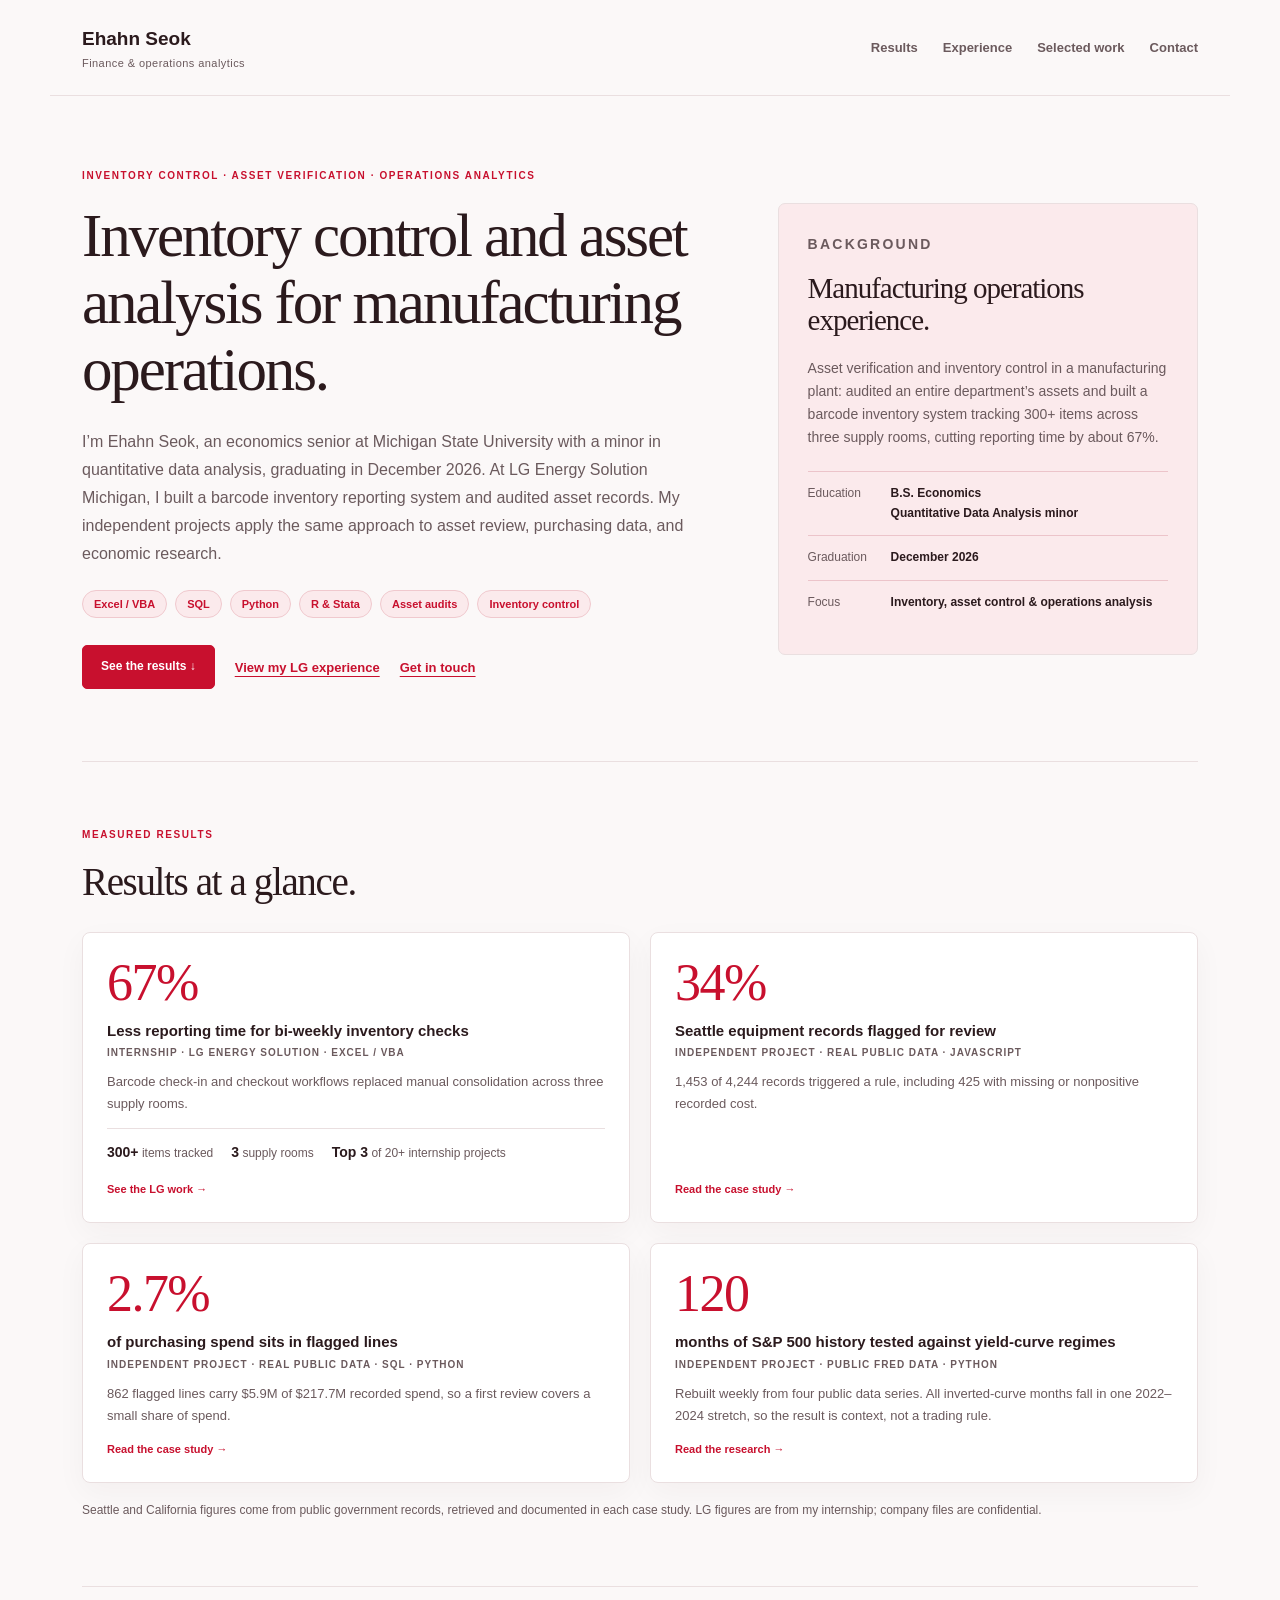
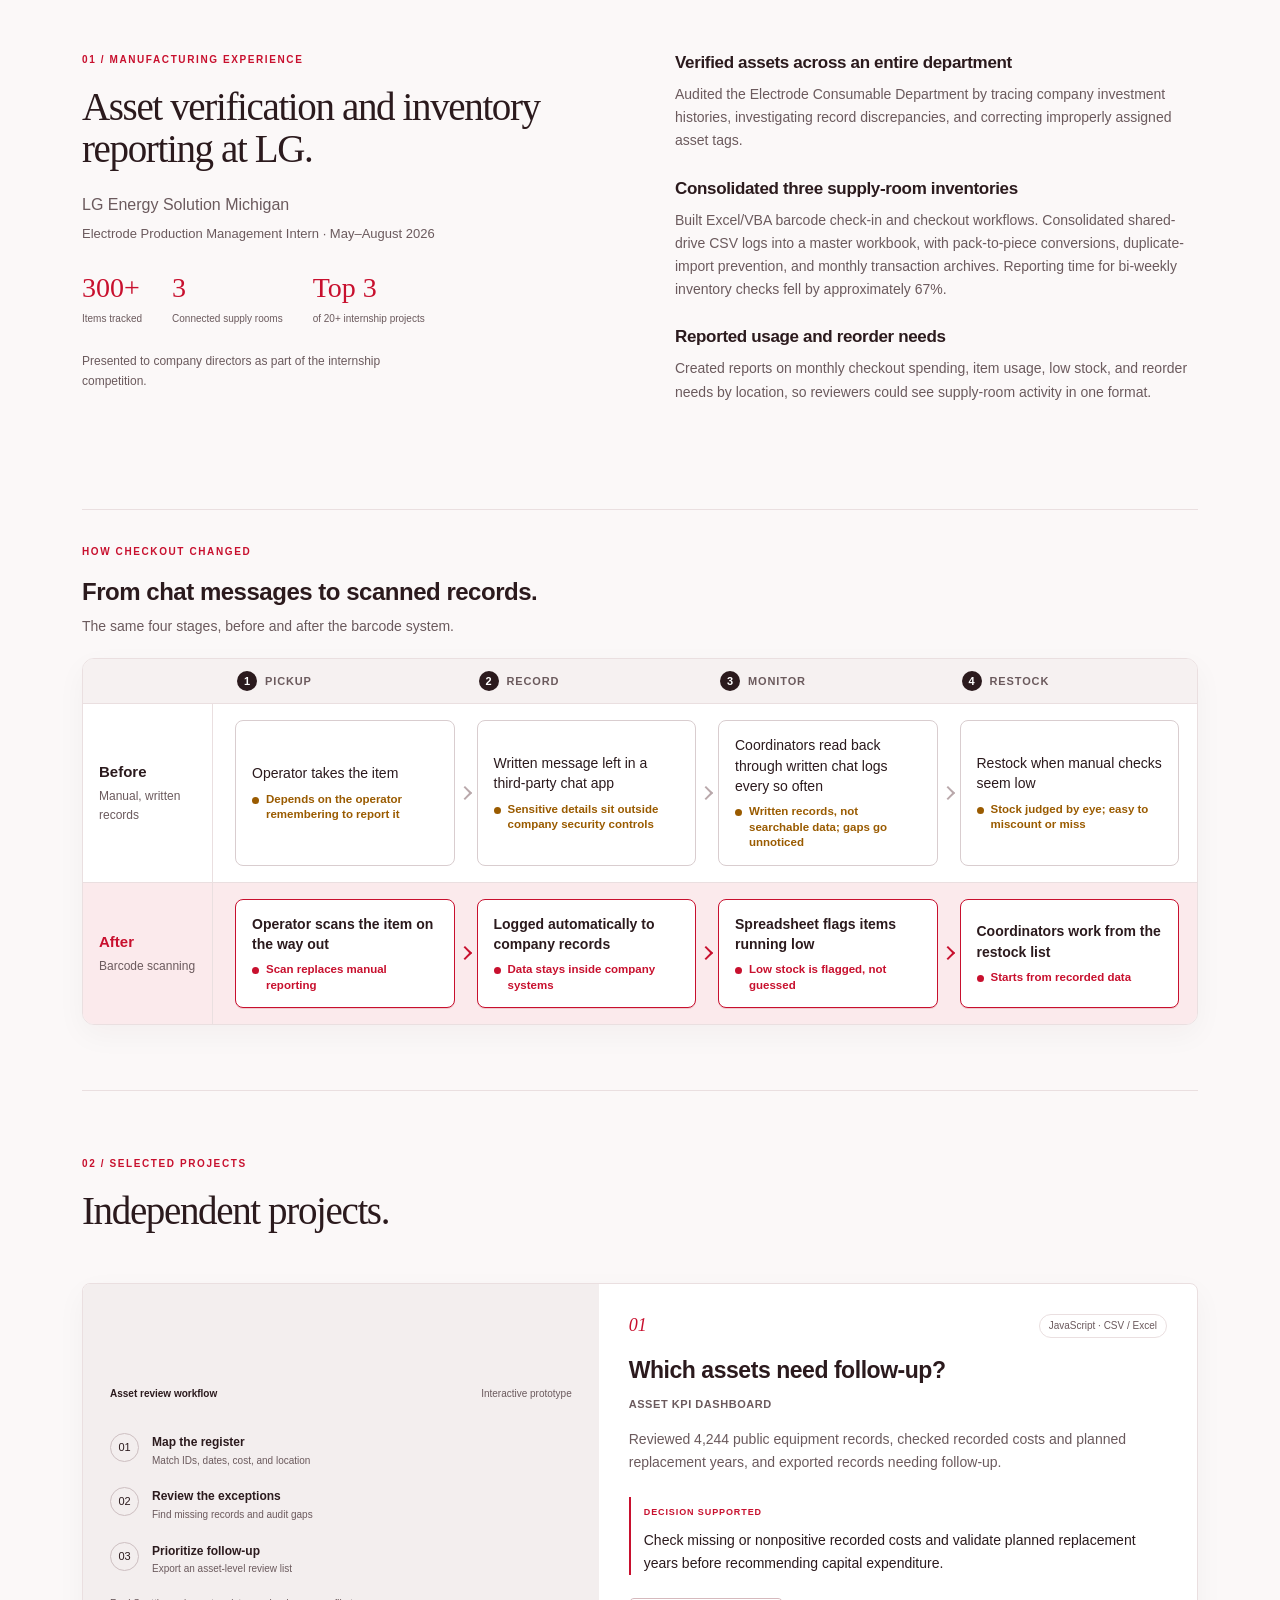
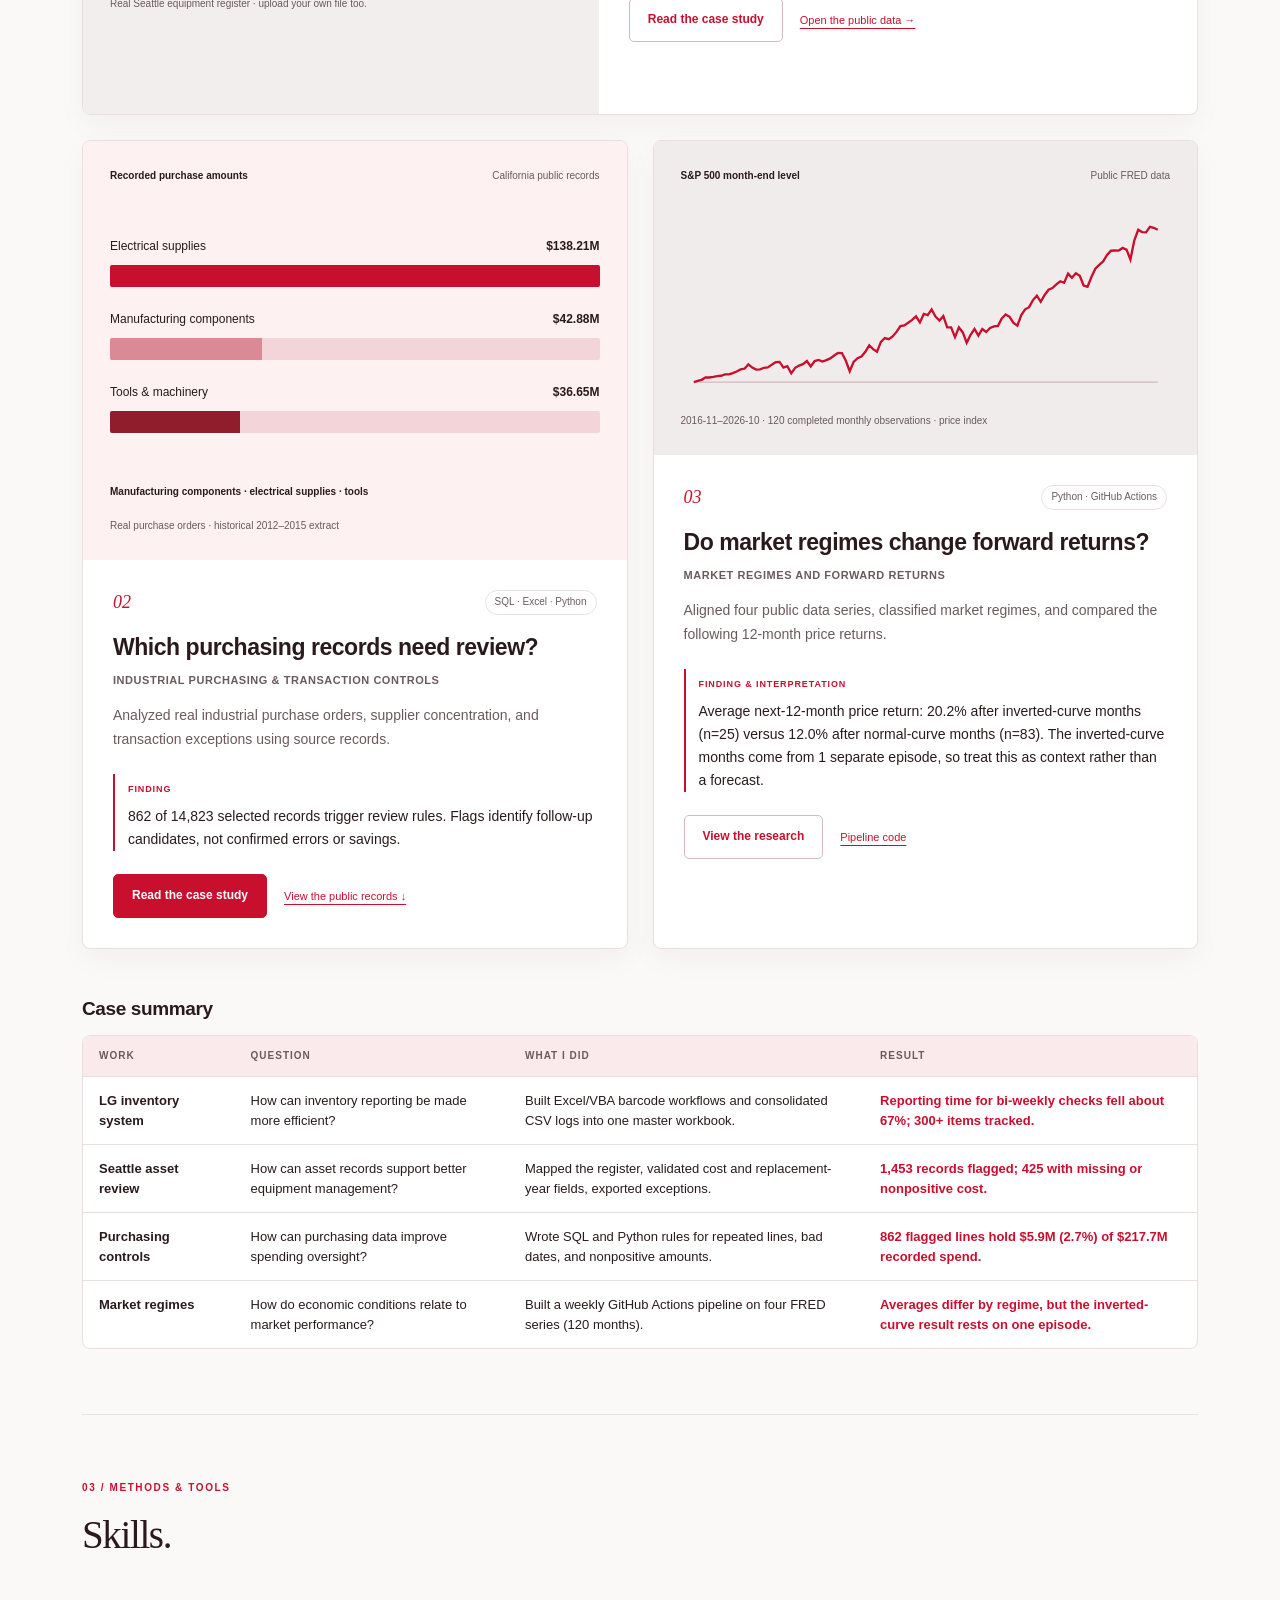
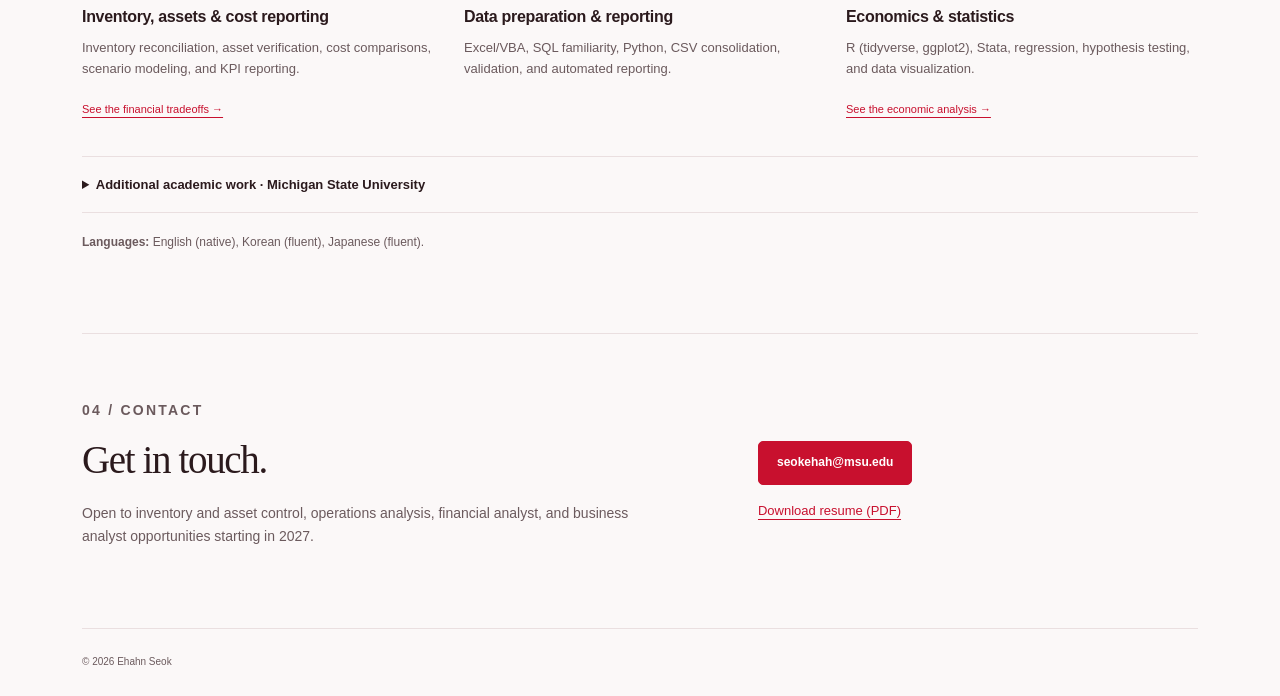
==== commit 2fc3e662: "Remove specified homepage notes and market research guidance" ====
--- a/index.html
+++ b/index.html
@@ -22,8 +22,8 @@
 <section id="projects"><div class="section-heading"><div><p class="eyebrow">02 / Selected projects</p><h2>Independent projects.</h2></div></div>
 <article class="project featured"><div class="project-visual asset-visual"><div class="visual-heading"><span>Asset review workflow</span><span>Interactive prototype</span></div><div class="asset-example"><div><span>01</span><strong>Map the register</strong><small>Match IDs, dates, cost, and location</small></div><div><span>02</span><strong>Review the exceptions</strong><small>Find missing records and audit gaps</small></div><div><span>03</span><strong>Prioritize follow-up</strong><small>Export an asset-level review list</small></div></div><p class="data-label">Real Seattle equipment register · upload your own file too.</p></div><div class="project-copy"><div class="project-top"><span class="project-number">01</span><span class="badge">JavaScript · CSV / Excel</span></div><h3>Which assets need follow-up?</h3><p class="project-subtitle">Asset KPI Dashboard</p><p>Reviewed 4,244 public equipment records, checked recorded costs and planned replacement years, and exported records needing follow-up.</p><div class="finding"><span class="mini-label">Decision supported</span><p>Check missing or nonpositive recorded costs and validate planned replacement years before recommending capital expenditure.</p></div><div class="project-links"><a class="btn" href="projects/asset-analysis/">Read the case study</a><a href="asset-dashboard.html?source=seattle">Open the public data →</a></div></div></article>
 <div class="project-grid">
-<article class="project"><div class="project-visual purchasing-visual"><div class="visual-heading"><span>Recorded purchase amounts</span><span>California public records</span></div><div id="purchase-bars" class="preview-bars"><p>14,823 source lines · three industrial purchasing categories</p></div><div class="visual-note">Manufacturing components · electrical supplies · tools</div><p class="data-label">Real purchase orders · historical 2012–2015 extract</p></div><div class="project-copy"><div class="project-top"><span class="project-number">02</span><span class="badge">SQL · Excel · Python</span></div><h3>Which purchasing records need review?</h3><p class="project-subtitle">Industrial Purchasing & Transaction Controls</p><p>Analyzed real industrial purchase orders, supplier concentration, and transaction exceptions using source records.</p><div class="finding"><span class="mini-label">Finding</span><p id="purchasing-finding">Review candidates included repeated lines, missing dates, nonpositive amounts, and extended-cost differences.</p></div><p class="decision"><strong>Recommendation:</strong> Validate source documents and item specifications before comparing prices or estimating savings.</p><div class="project-links"><a class="btn primary" href="projects/purchasing/">Read the case study</a><a href="projects/purchasing/data/public/purchase_records.csv" download>View the public records ↓</a></div></div></article>
-<article class="project"><div class="project-visual macro-visual"><div class="visual-heading"><span>S&P 500 month-end level</span><span>Public FRED data</span></div><div id="macro-chart" class="macro-chart"><p>View the full time series in the project.</p></div><p id="macro-period" class="data-label">Completed months only · price index, excluding dividends</p></div><div class="project-copy"><div class="project-top"><span class="project-number">03</span><span class="badge">Python · GitHub Actions</span></div><h3>Do market regimes change forward returns?</h3><p class="project-subtitle">Market Regimes and Forward Returns</p><p>Aligned four public data series, classified market regimes, and compared the following 12-month price returns.</p><div class="finding"><span class="mini-label">Finding & interpretation</span><p id="macro-finding">Regime averages varied across the historical sample. Overlapping return windows and different sample lengths limited the conclusions.</p></div><p class="decision"><strong>Use:</strong> Historical research and scenario context. The analysis did not establish a reliable trading rule.</p><div class="project-links"><a class="btn" href="projects/macro-regimes/">View the research</a><a href="scripts/fetch_macro.py">Pipeline code</a></div></div></article>
+<article class="project"><div class="project-visual purchasing-visual"><div class="visual-heading"><span>Recorded purchase amounts</span><span>California public records</span></div><div id="purchase-bars" class="preview-bars"><p>14,823 source lines · three industrial purchasing categories</p></div><div class="visual-note">Manufacturing components · electrical supplies · tools</div><p class="data-label">Real purchase orders · historical 2012–2015 extract</p></div><div class="project-copy"><div class="project-top"><span class="project-number">02</span><span class="badge">SQL · Excel · Python</span></div><h3>Which purchasing records need review?</h3><p class="project-subtitle">Industrial Purchasing & Transaction Controls</p><p>Analyzed real industrial purchase orders, supplier concentration, and transaction exceptions using source records.</p><div class="finding"><span class="mini-label">Finding</span><p id="purchasing-finding">Review candidates included repeated lines, missing dates, nonpositive amounts, and extended-cost differences.</p></div><div class="project-links"><a class="btn primary" href="projects/purchasing/">Read the case study</a><a href="projects/purchasing/data/public/purchase_records.csv" download>View the public records ↓</a></div></div></article>
+<article class="project"><div class="project-visual macro-visual"><div class="visual-heading"><span>S&P 500 month-end level</span><span>Public FRED data</span></div><div id="macro-chart" class="macro-chart"><p>View the full time series in the project.</p></div><p id="macro-period" class="data-label">Completed months only · price index, excluding dividends</p></div><div class="project-copy"><div class="project-top"><span class="project-number">03</span><span class="badge">Python · GitHub Actions</span></div><h3>Do market regimes change forward returns?</h3><p class="project-subtitle">Market Regimes and Forward Returns</p><p>Aligned four public data series, classified market regimes, and compared the following 12-month price returns.</p><div class="finding"><span class="mini-label">Finding & interpretation</span><p id="macro-finding">Regime averages varied across the historical sample. Overlapping return windows and different sample lengths limited the conclusions.</p></div><div class="project-links"><a class="btn" href="projects/macro-regimes/">View the research</a><a href="scripts/fetch_macro.py">Pipeline code</a></div></div></article>
 </div><div class="case-table"><h3>Case summary</h3><div class="summary-wrap"><table class="summary"><thead><tr><th>Work</th><th>Question</th><th>What I did</th><th>Result</th></tr></thead><tbody>
 <tr><td>LG inventory system</td><td>How can inventory reporting be made more efficient?</td><td>Built Excel/VBA barcode workflows and consolidated CSV logs into one master workbook.</td><td>Reporting time for bi-weekly checks fell about 67%; 300+ items tracked.</td></tr>
 <tr><td>Seattle asset review</td><td>How can asset records support better equipment management?</td><td>Mapped the register, validated cost and replacement-year fields, exported exceptions.</td><td>1,453 records flagged; 425 with missing or nonpositive cost.</td></tr>
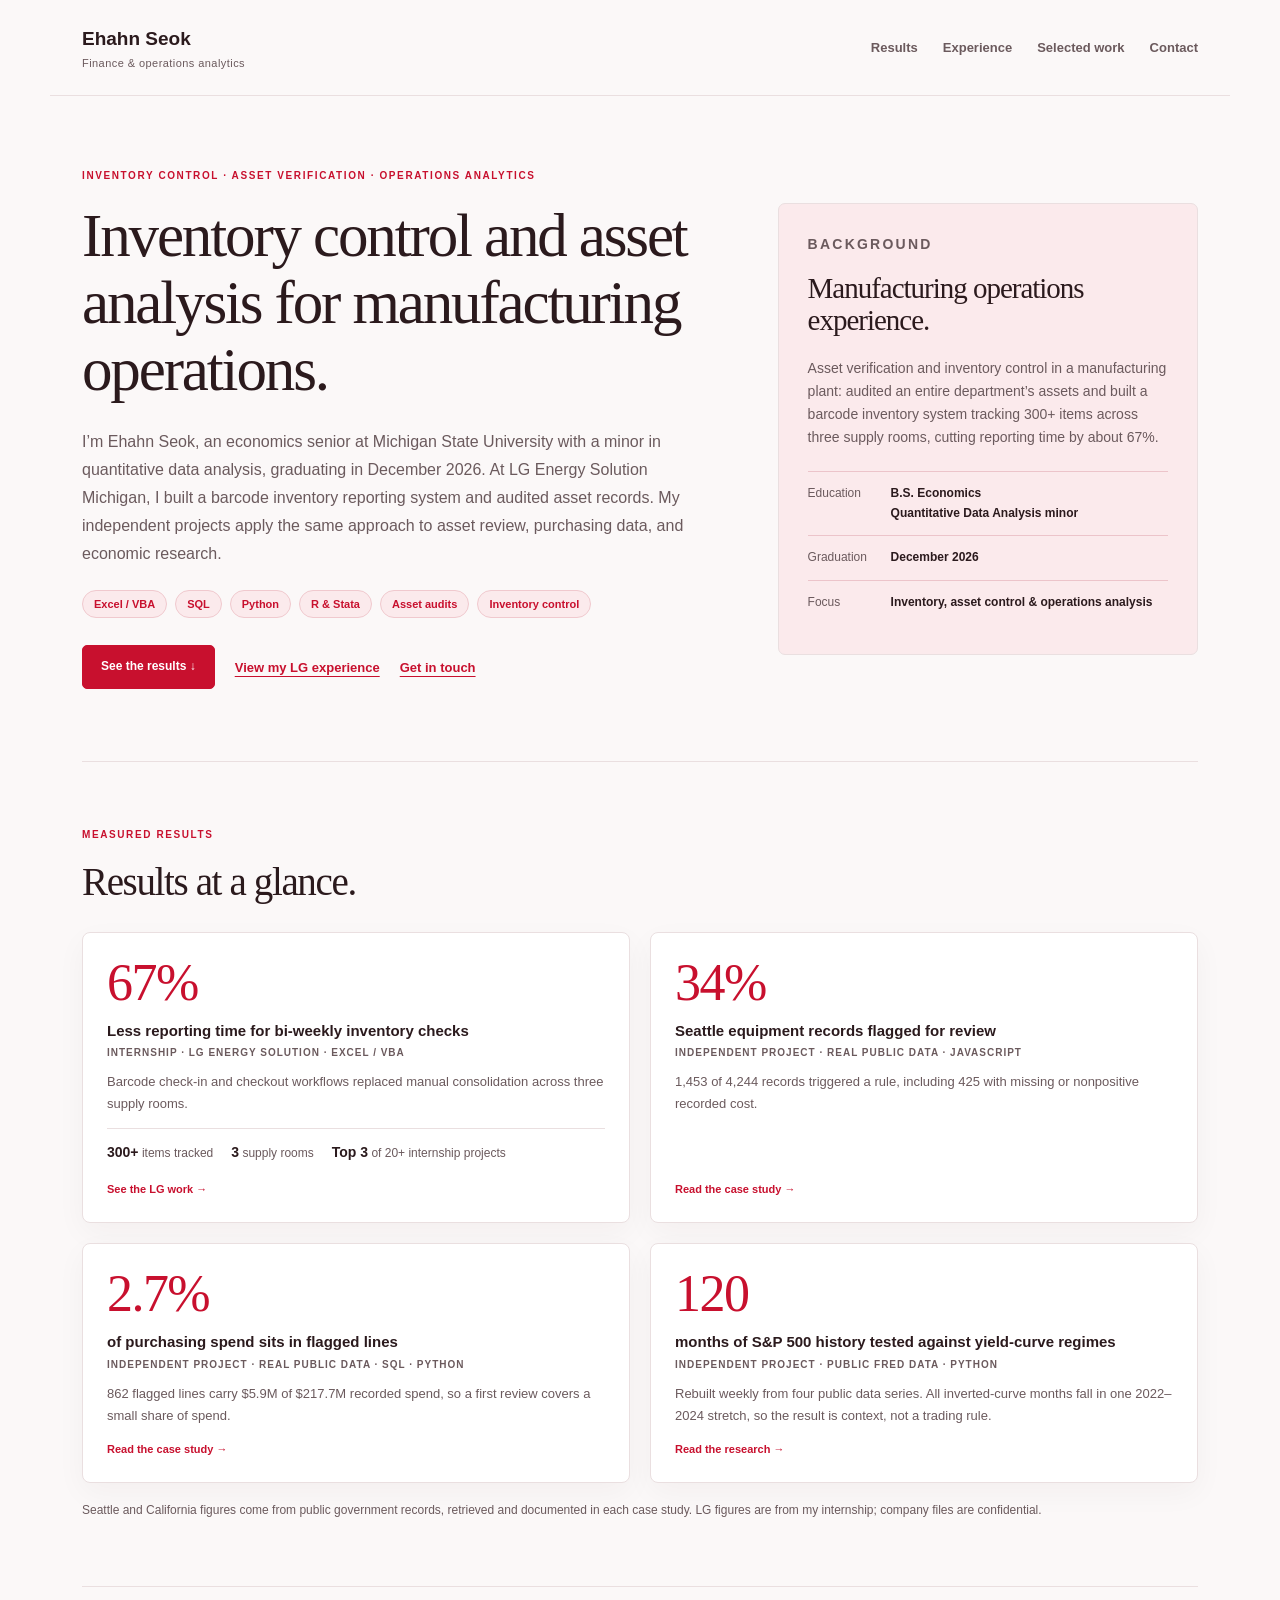
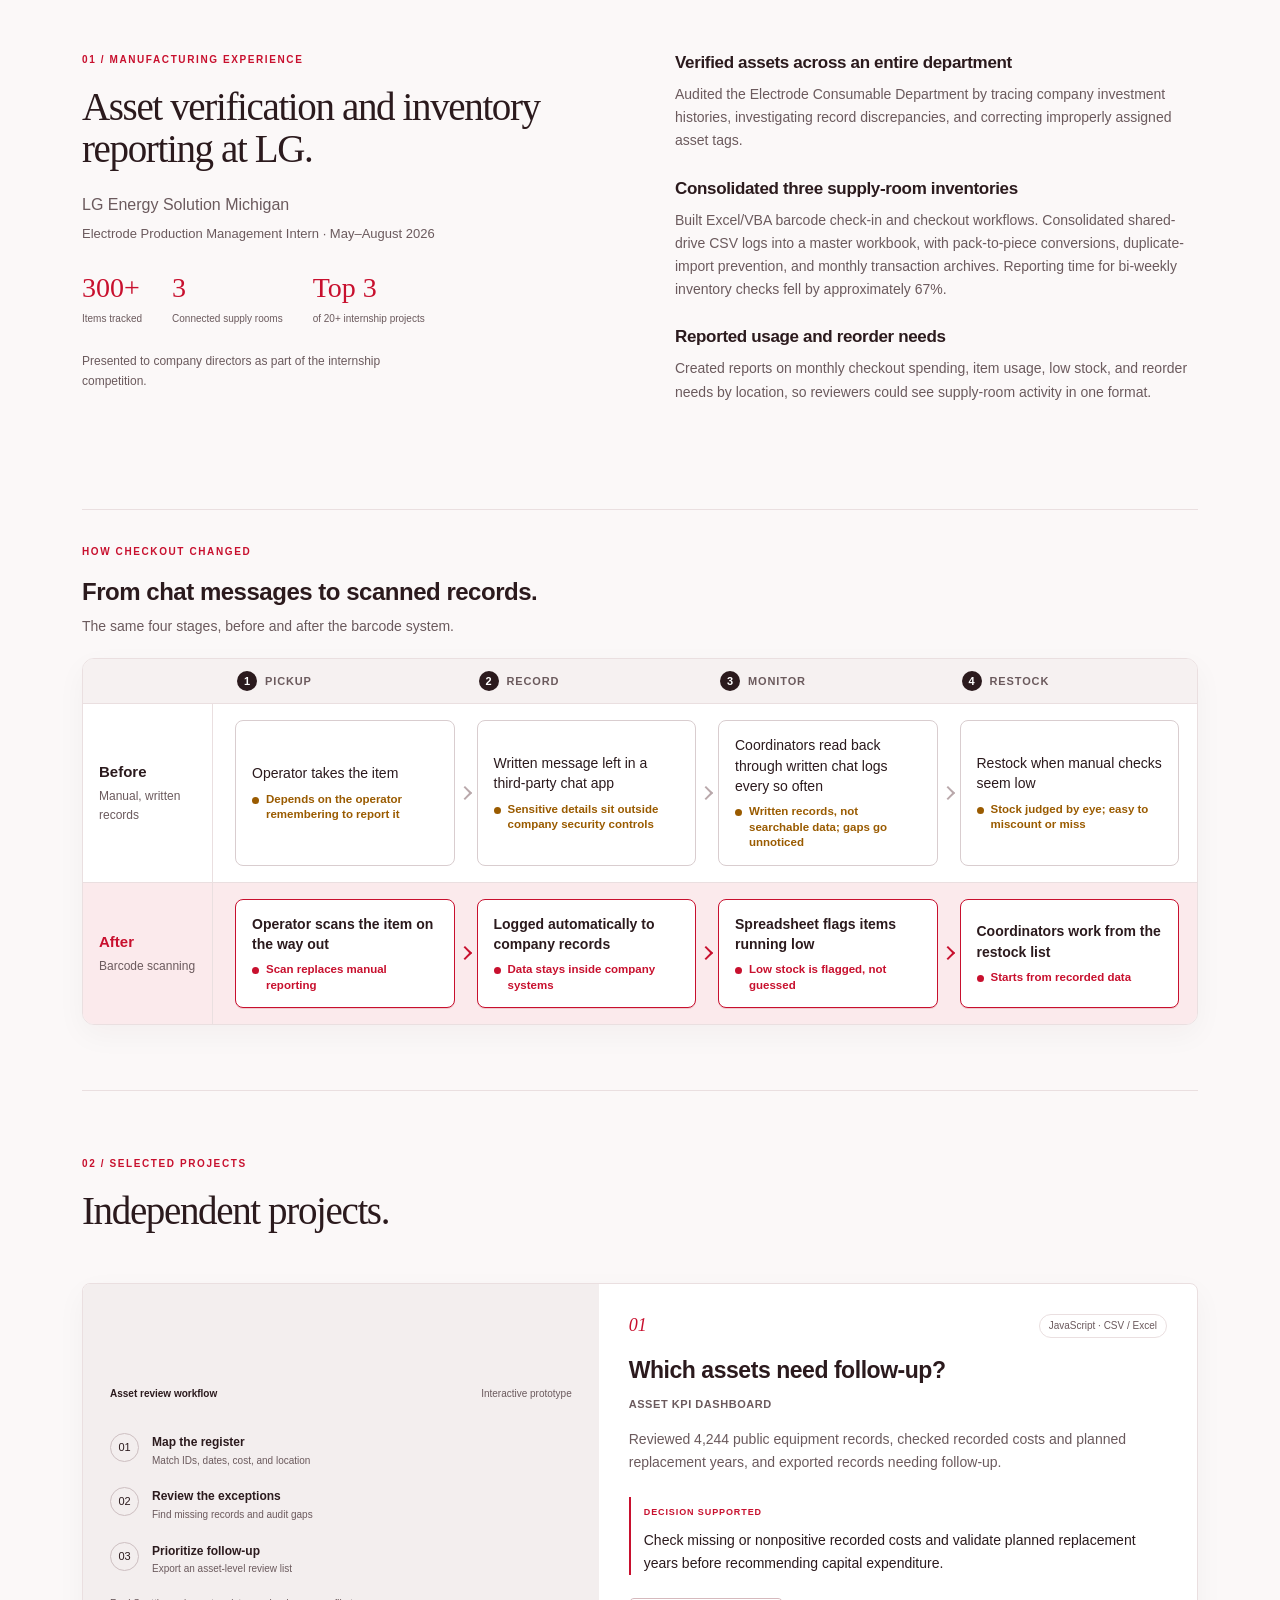
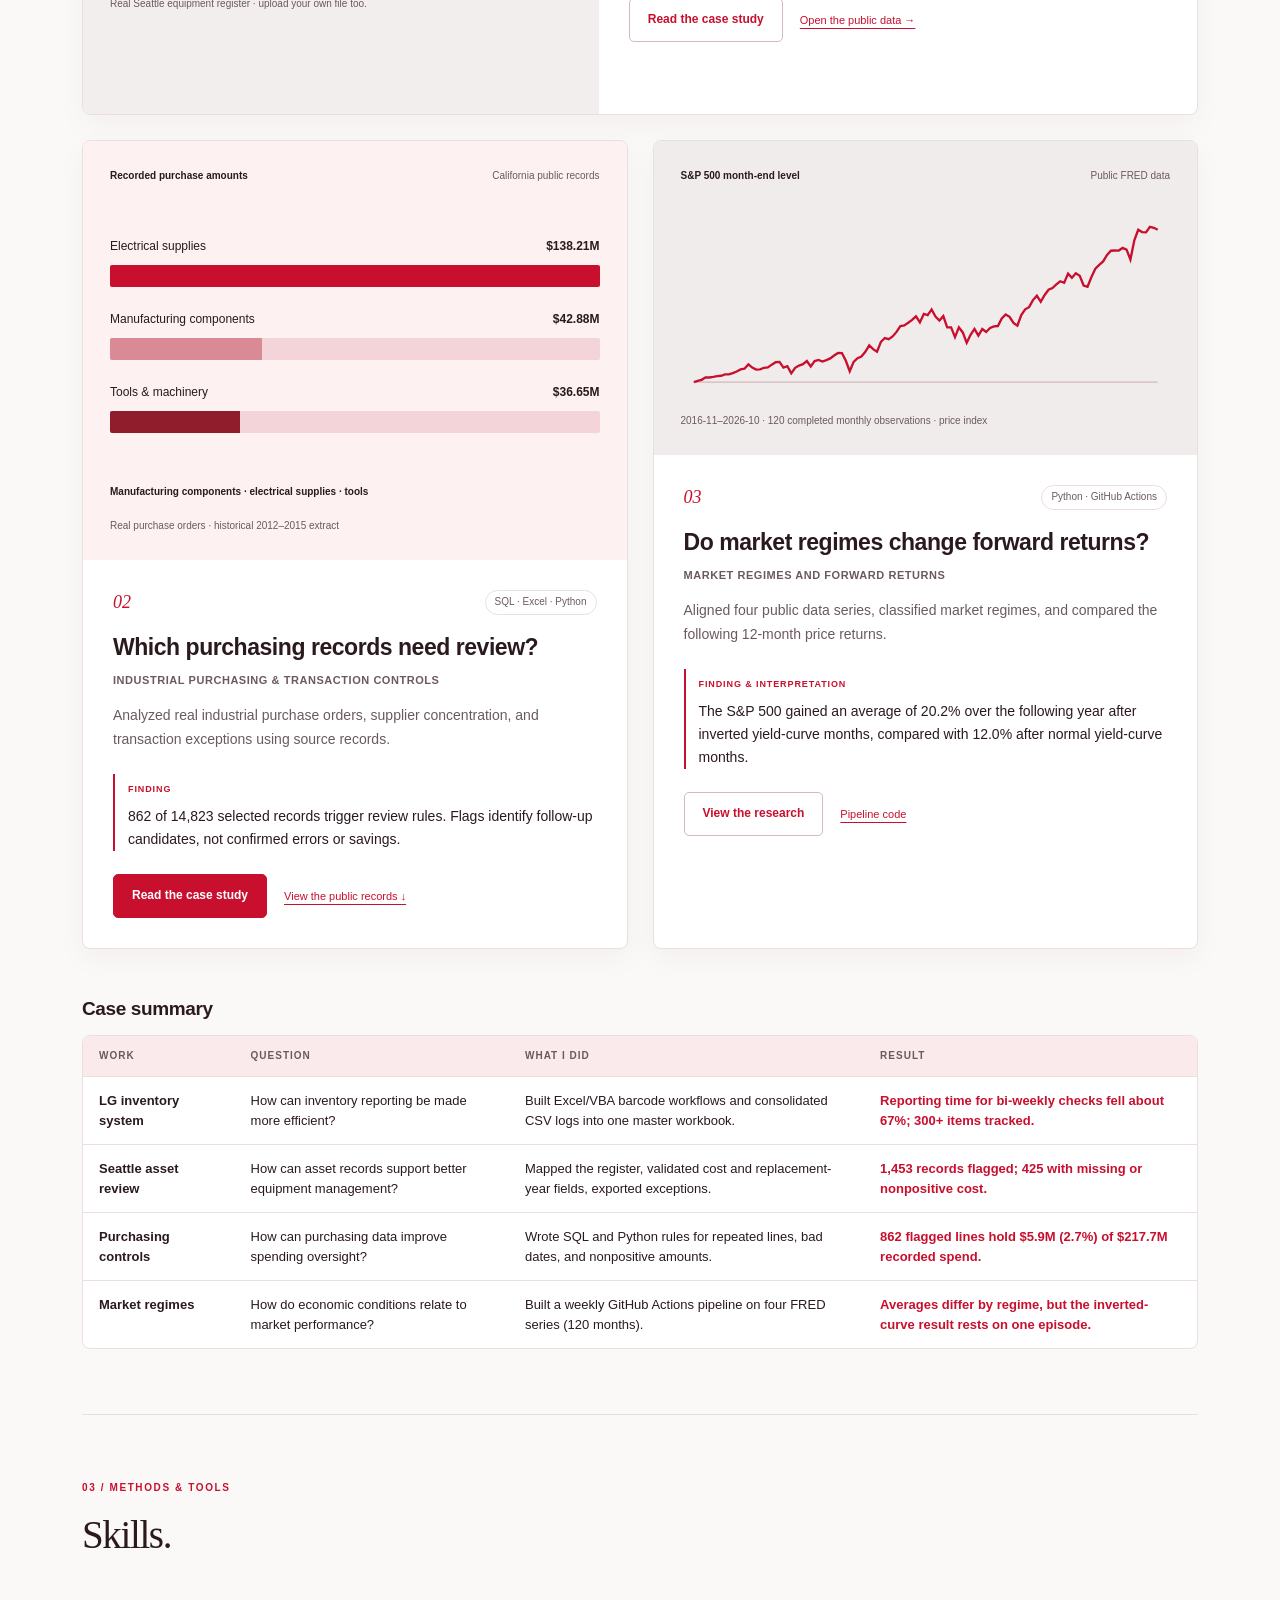
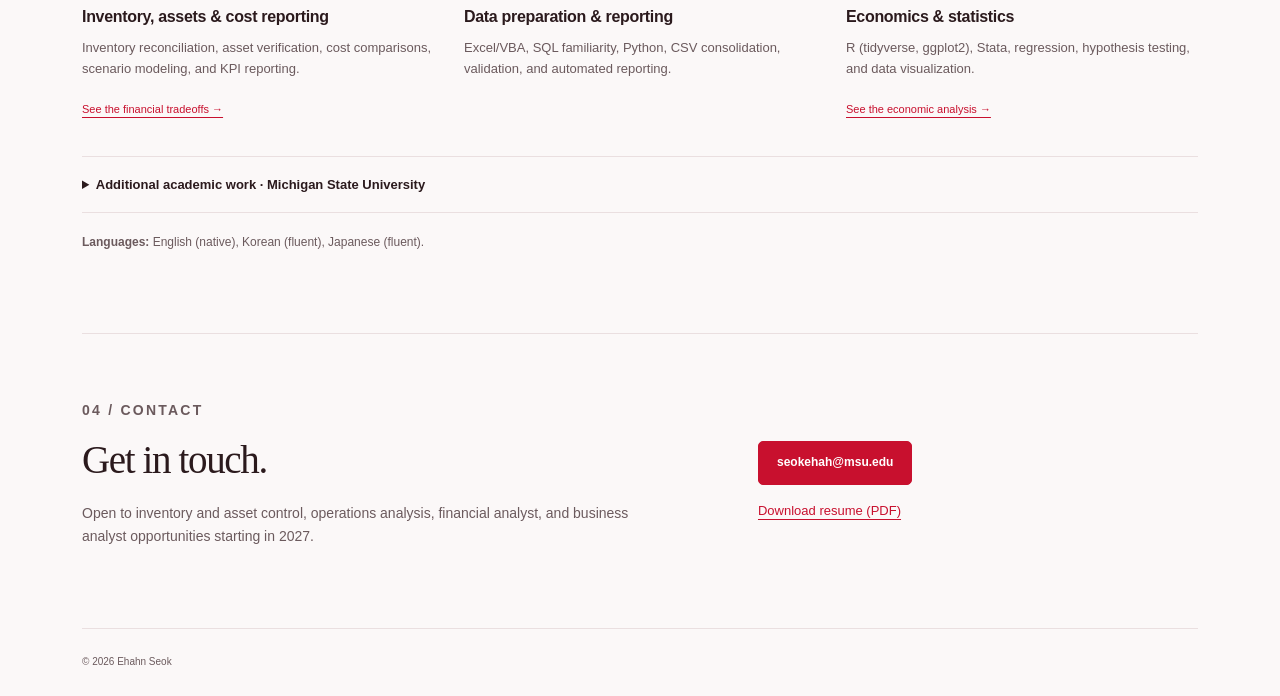
==== commit e539a0e3: "Simplify homepage market-return finding" ====
--- a/index.html
+++ b/index.html
@@ -23,7 +23,7 @@
 <article class="project featured"><div class="project-visual asset-visual"><div class="visual-heading"><span>Asset review workflow</span><span>Interactive prototype</span></div><div class="asset-example"><div><span>01</span><strong>Map the register</strong><small>Match IDs, dates, cost, and location</small></div><div><span>02</span><strong>Review the exceptions</strong><small>Find missing records and audit gaps</small></div><div><span>03</span><strong>Prioritize follow-up</strong><small>Export an asset-level review list</small></div></div><p class="data-label">Real Seattle equipment register · upload your own file too.</p></div><div class="project-copy"><div class="project-top"><span class="project-number">01</span><span class="badge">JavaScript · CSV / Excel</span></div><h3>Which assets need follow-up?</h3><p class="project-subtitle">Asset KPI Dashboard</p><p>Reviewed 4,244 public equipment records, checked recorded costs and planned replacement years, and exported records needing follow-up.</p><div class="finding"><span class="mini-label">Decision supported</span><p>Check missing or nonpositive recorded costs and validate planned replacement years before recommending capital expenditure.</p></div><div class="project-links"><a class="btn" href="projects/asset-analysis/">Read the case study</a><a href="asset-dashboard.html?source=seattle">Open the public data →</a></div></div></article>
 <div class="project-grid">
 <article class="project"><div class="project-visual purchasing-visual"><div class="visual-heading"><span>Recorded purchase amounts</span><span>California public records</span></div><div id="purchase-bars" class="preview-bars"><p>14,823 source lines · three industrial purchasing categories</p></div><div class="visual-note">Manufacturing components · electrical supplies · tools</div><p class="data-label">Real purchase orders · historical 2012–2015 extract</p></div><div class="project-copy"><div class="project-top"><span class="project-number">02</span><span class="badge">SQL · Excel · Python</span></div><h3>Which purchasing records need review?</h3><p class="project-subtitle">Industrial Purchasing & Transaction Controls</p><p>Analyzed real industrial purchase orders, supplier concentration, and transaction exceptions using source records.</p><div class="finding"><span class="mini-label">Finding</span><p id="purchasing-finding">Review candidates included repeated lines, missing dates, nonpositive amounts, and extended-cost differences.</p></div><div class="project-links"><a class="btn primary" href="projects/purchasing/">Read the case study</a><a href="projects/purchasing/data/public/purchase_records.csv" download>View the public records ↓</a></div></div></article>
-<article class="project"><div class="project-visual macro-visual"><div class="visual-heading"><span>S&P 500 month-end level</span><span>Public FRED data</span></div><div id="macro-chart" class="macro-chart"><p>View the full time series in the project.</p></div><p id="macro-period" class="data-label">Completed months only · price index, excluding dividends</p></div><div class="project-copy"><div class="project-top"><span class="project-number">03</span><span class="badge">Python · GitHub Actions</span></div><h3>Do market regimes change forward returns?</h3><p class="project-subtitle">Market Regimes and Forward Returns</p><p>Aligned four public data series, classified market regimes, and compared the following 12-month price returns.</p><div class="finding"><span class="mini-label">Finding & interpretation</span><p id="macro-finding">Regime averages varied across the historical sample. Overlapping return windows and different sample lengths limited the conclusions.</p></div><div class="project-links"><a class="btn" href="projects/macro-regimes/">View the research</a><a href="scripts/fetch_macro.py">Pipeline code</a></div></div></article>
+<article class="project"><div class="project-visual macro-visual"><div class="visual-heading"><span>S&P 500 month-end level</span><span>Public FRED data</span></div><div id="macro-chart" class="macro-chart"><p>View the full time series in the project.</p></div><p id="macro-period" class="data-label">Completed months only · price index, excluding dividends</p></div><div class="project-copy"><div class="project-top"><span class="project-number">03</span><span class="badge">Python · GitHub Actions</span></div><h3>Do market regimes change forward returns?</h3><p class="project-subtitle">Market Regimes and Forward Returns</p><p>Aligned four public data series, classified market regimes, and compared the following 12-month price returns.</p><div class="finding"><span class="mini-label">Finding & interpretation</span><p id="macro-finding">The S&amp;P 500 gained an average of 20.2% over the following year after inverted yield-curve months, compared with 12.0% after normal yield-curve months.</p></div><div class="project-links"><a class="btn" href="projects/macro-regimes/">View the research</a><a href="scripts/fetch_macro.py">Pipeline code</a></div></div></article>
 </div><div class="case-table"><h3>Case summary</h3><div class="summary-wrap"><table class="summary"><thead><tr><th>Work</th><th>Question</th><th>What I did</th><th>Result</th></tr></thead><tbody>
 <tr><td>LG inventory system</td><td>How can inventory reporting be made more efficient?</td><td>Built Excel/VBA barcode workflows and consolidated CSV logs into one master workbook.</td><td>Reporting time for bi-weekly checks fell about 67%; 300+ items tracked.</td></tr>
 <tr><td>Seattle asset review</td><td>How can asset records support better equipment management?</td><td>Mapped the register, validated cost and replacement-year fields, exported exceptions.</td><td>1,453 records flagged; 425 with missing or nonpositive cost.</td></tr>
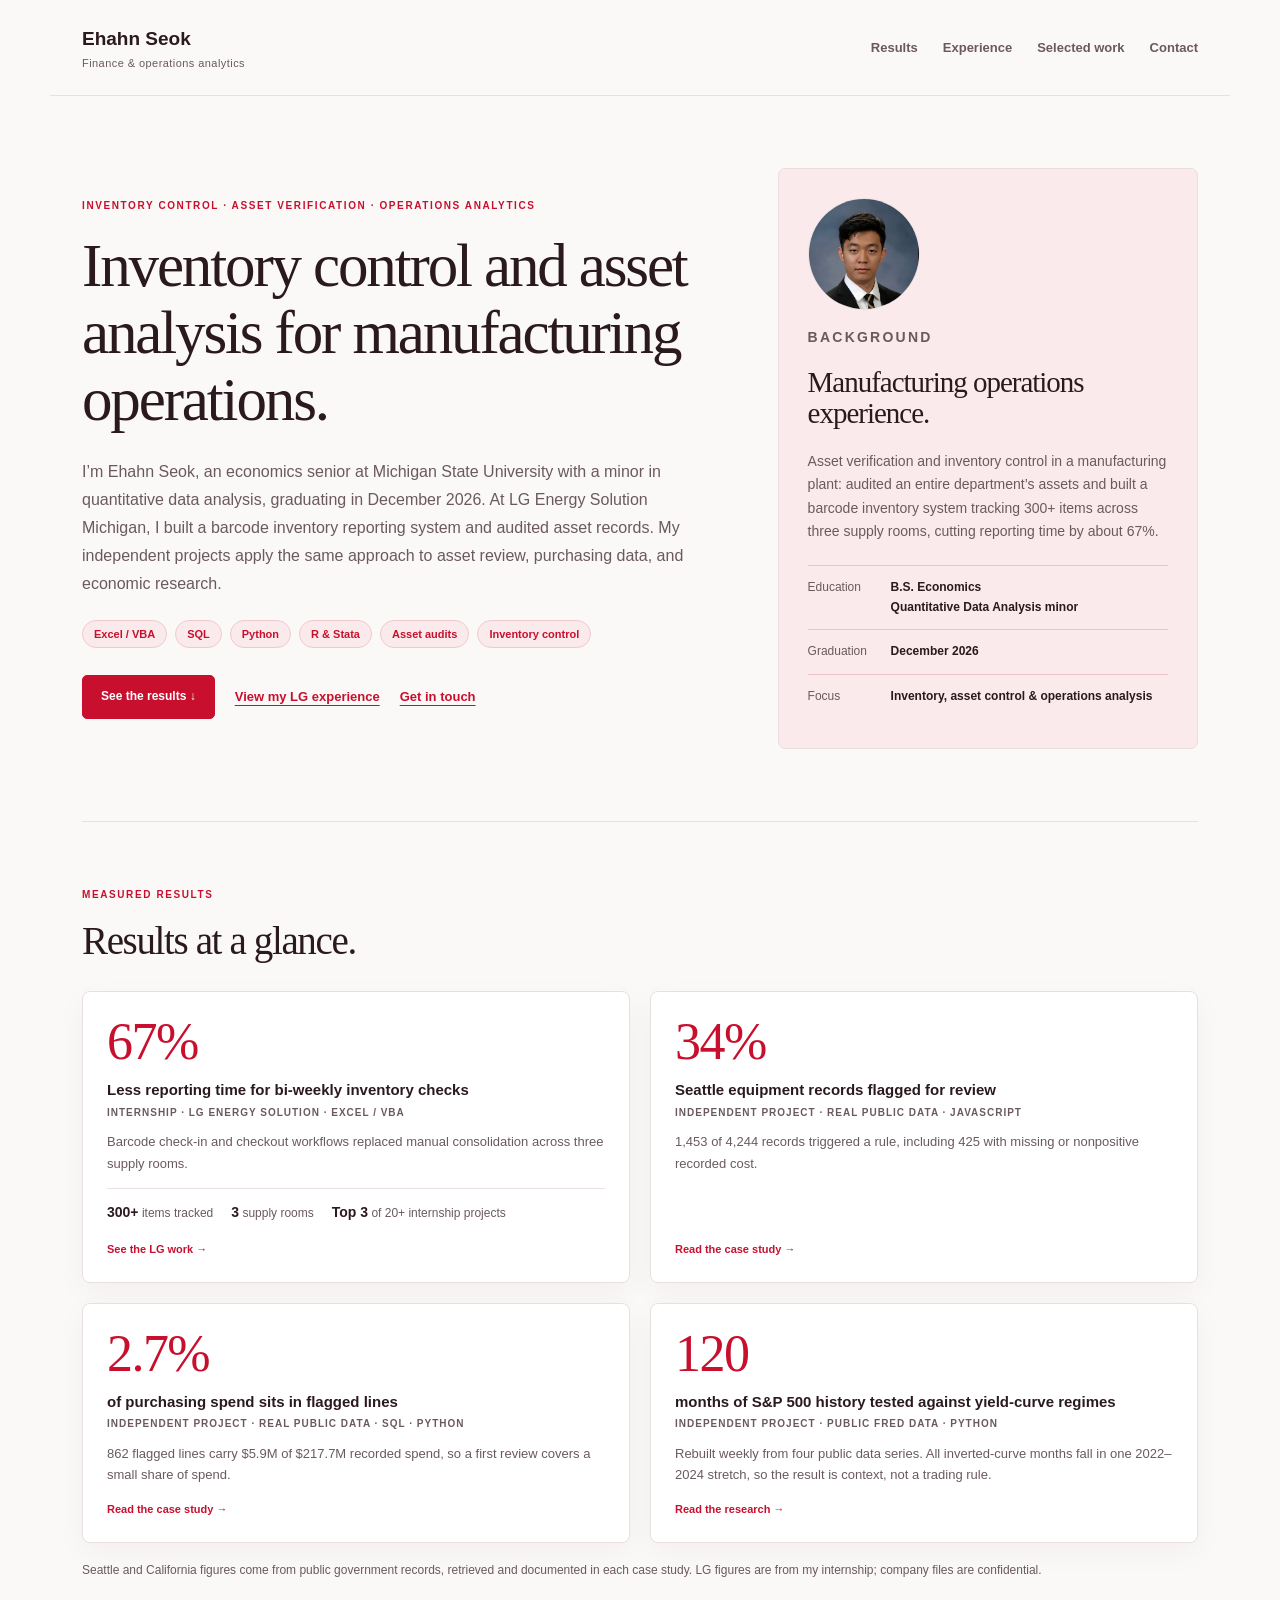
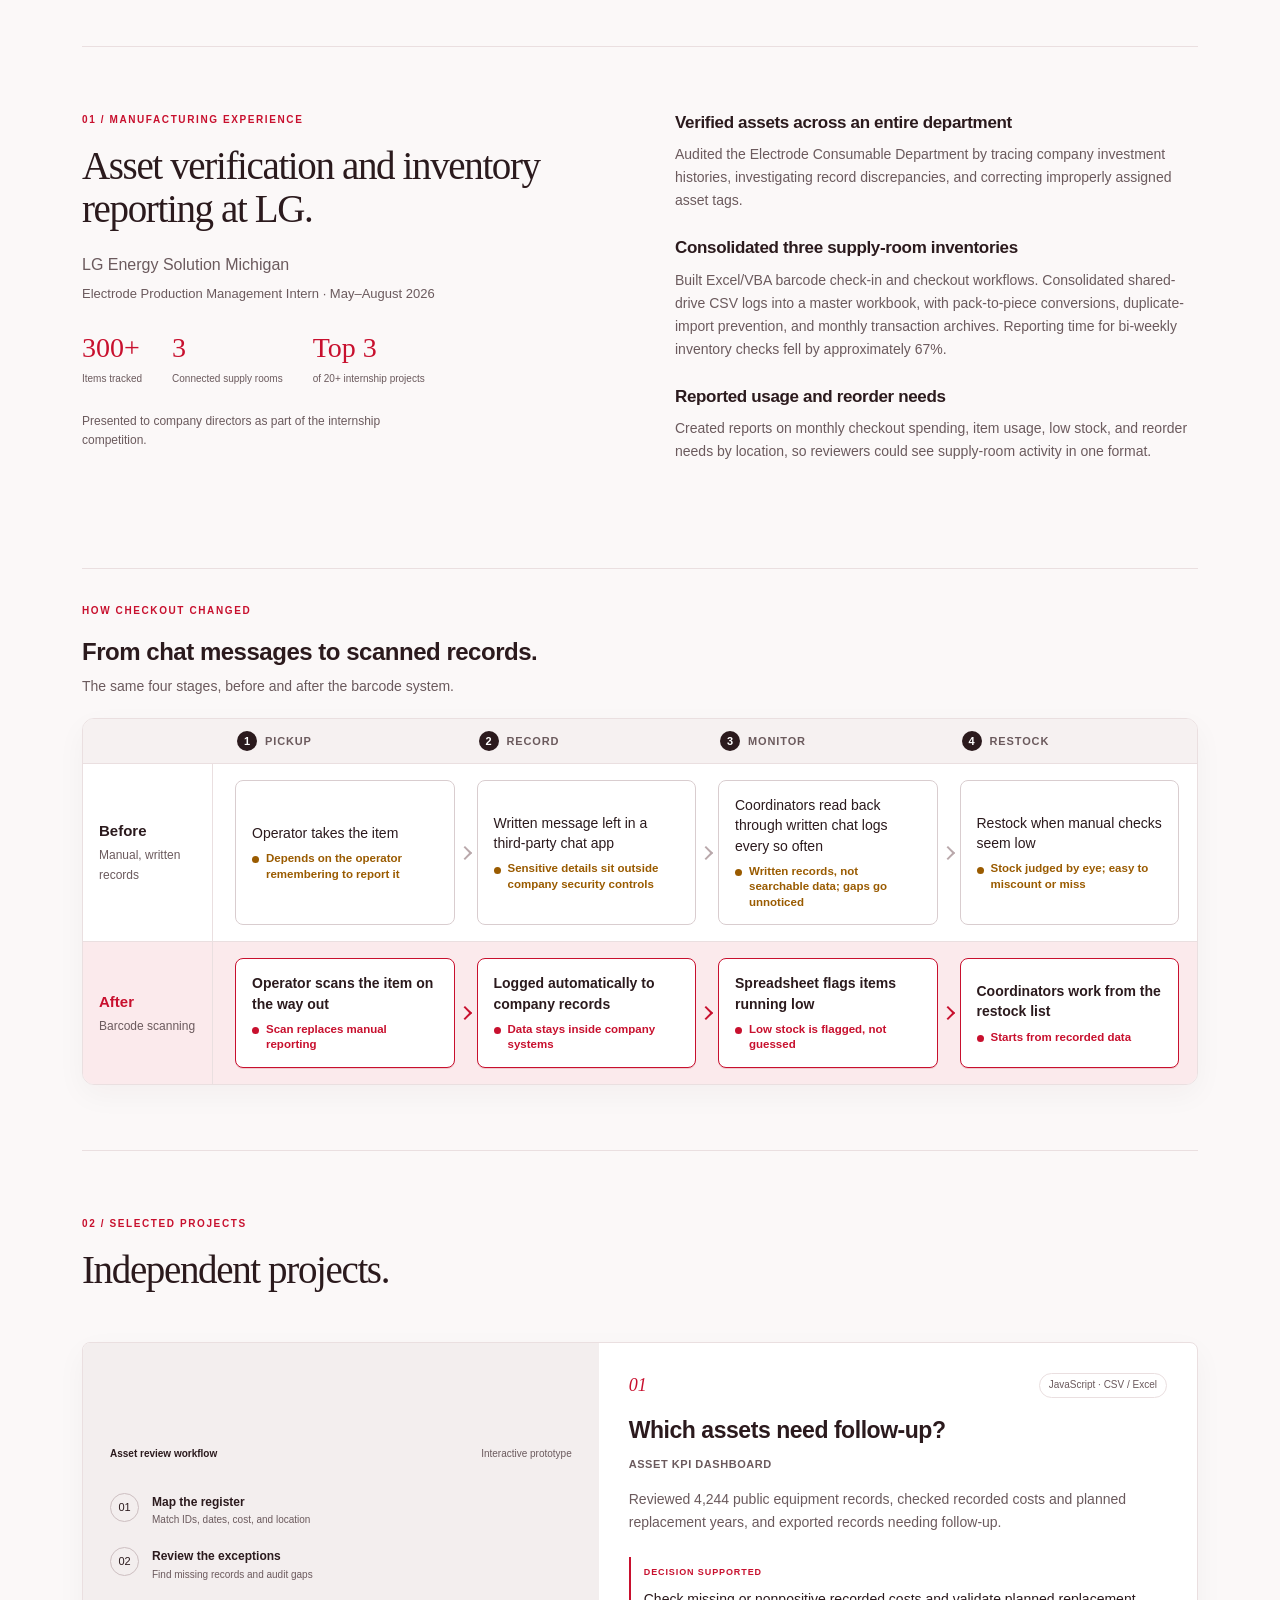
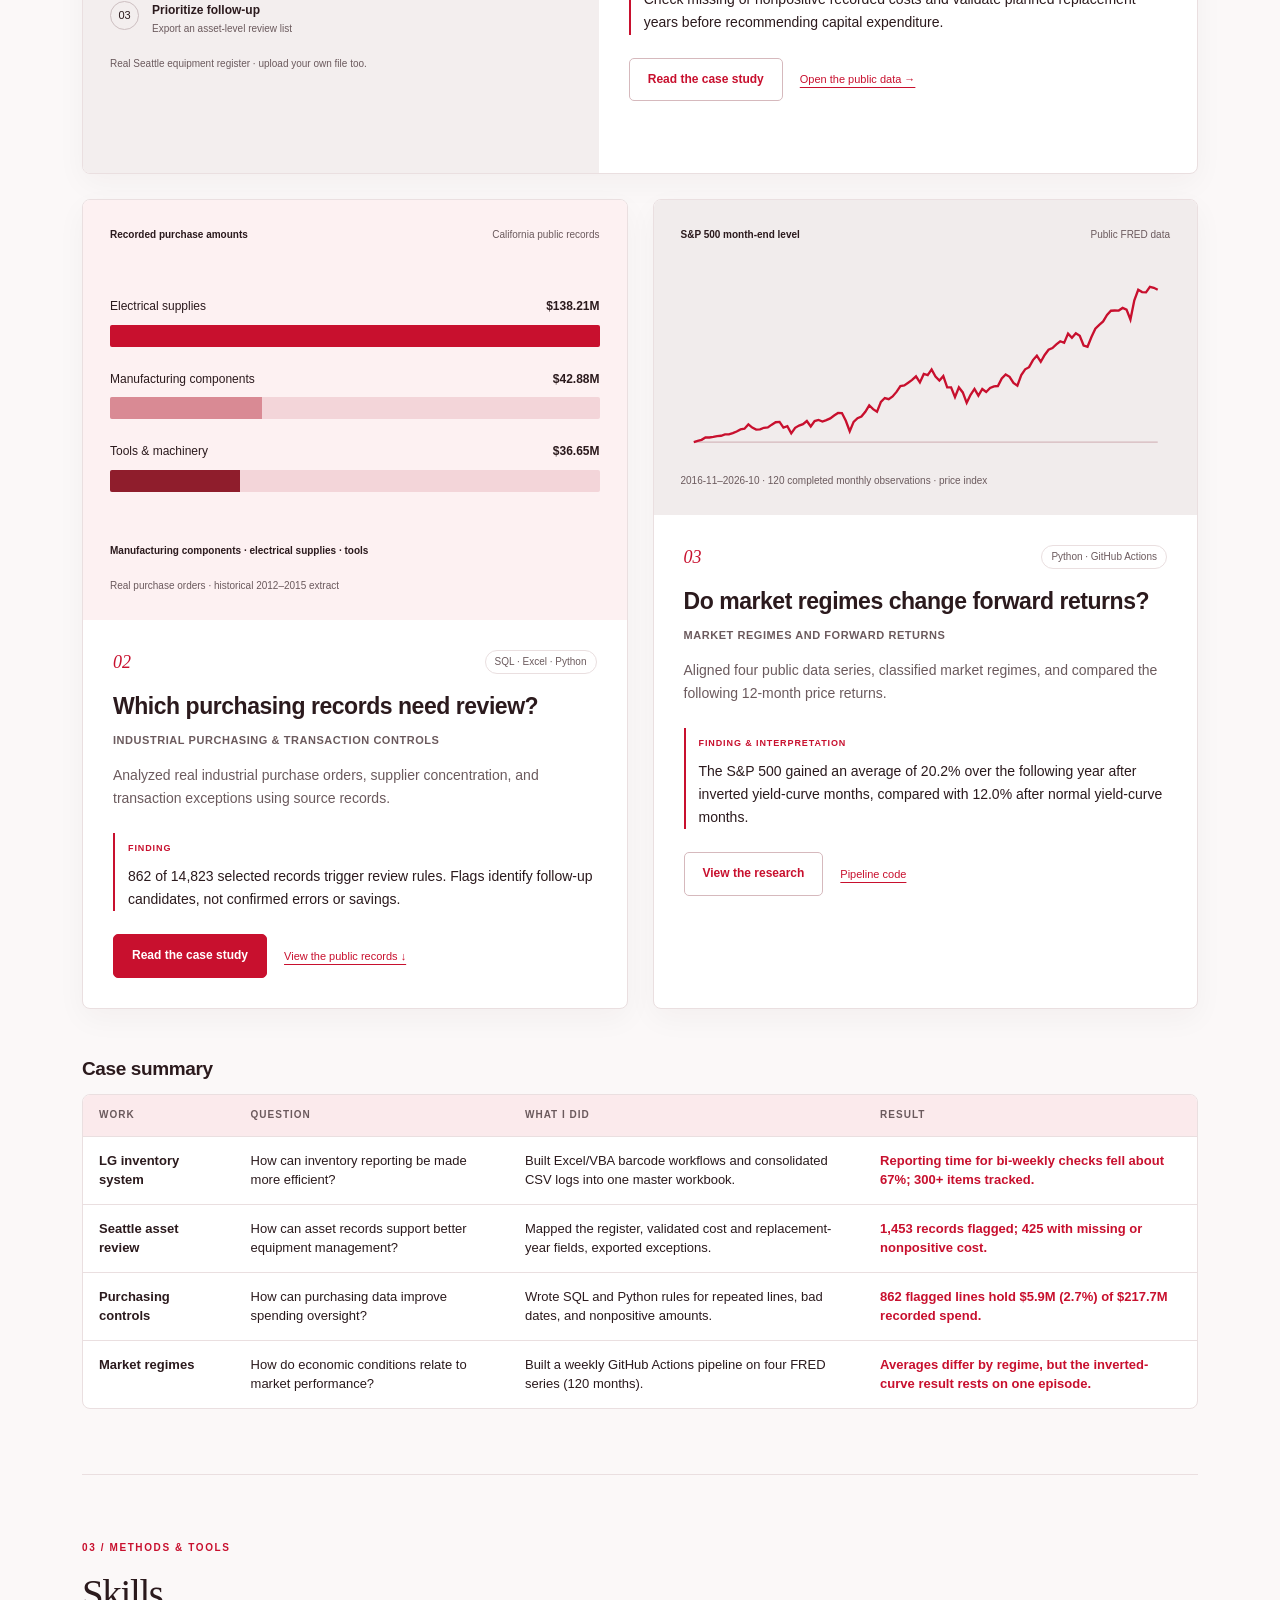
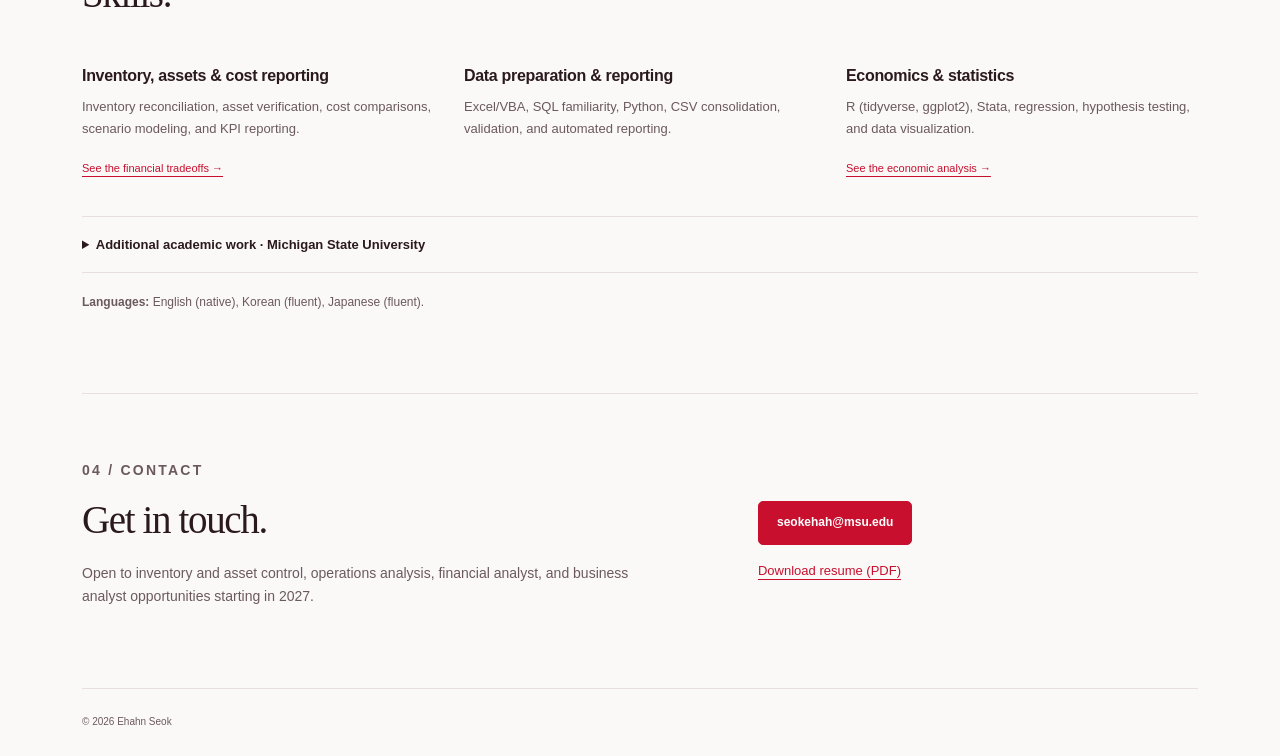
==== commit ae5075a5: "Add portrait to homepage Co-Authored-By: Claude Sonnet 5.5 <noreply@anthropic.com> Claude-Session: h" ====
--- a/index.html
+++ b/index.html
@@ -16,7 +16,7 @@
 <a class="skip-link" href="#main">Skip to content</a>
 <header class="site-header"><a class="brand" href="#top">Ehahn Seok<span>Finance & operations analytics</span></a><nav aria-label="Main navigation"><a href="#results">Results</a><a href="#experience">Experience</a><a href="#projects">Selected work</a><a href="#contact">Contact</a></nav></header>
 <main id="main"><div id="top"></div>
-<section class="hero"><div><p class="eyebrow">Inventory control · Asset verification · Operations analytics</p><h1>Inventory control and asset analysis for manufacturing operations.</h1><p class="lead">I’m Ehahn Seok, an economics senior at Michigan State University with a minor in quantitative data analysis, graduating in December 2026. At LG Energy Solution Michigan, I built a barcode inventory reporting system and audited asset records. My independent projects apply the same approach to asset review, purchasing data, and economic research.</p><ul class="chips" aria-label="Core tools"><li>Excel / VBA</li><li>SQL</li><li>Python</li><li>R &amp; Stata</li><li>Asset audits</li><li>Inventory control</li></ul><div class="cta"><a class="btn primary" href="#results">See the results <span aria-hidden="true">↓</span></a><a class="text-link" href="#experience">View my LG experience</a><a class="text-link" href="mailto:seokehah@msu.edu">Get in touch</a></div></div><aside class="profile"><p class="eyebrow">Background</p><h2>Manufacturing operations experience.</h2><p>Asset verification and inventory control in a manufacturing plant: audited an entire department’s assets and built a barcode inventory system tracking 300+ items across three supply rooms, cutting reporting time by about 67%.</p><dl><div><dt>Education</dt><dd>B.S. Economics<br>Quantitative Data Analysis minor</dd></div><div><dt>Graduation</dt><dd>December 2026</dd></div><div><dt>Focus</dt><dd>Inventory, asset control & operations analysis</dd></div></dl></aside></section>
+<section class="hero"><div><p class="eyebrow">Inventory control · Asset verification · Operations analytics</p><h1>Inventory control and asset analysis for manufacturing operations.</h1><p class="lead">I’m Ehahn Seok, an economics senior at Michigan State University with a minor in quantitative data analysis, graduating in December 2026. At LG Energy Solution Michigan, I built a barcode inventory reporting system and audited asset records. My independent projects apply the same approach to asset review, purchasing data, and economic research.</p><ul class="chips" aria-label="Core tools"><li>Excel / VBA</li><li>SQL</li><li>Python</li><li>R &amp; Stata</li><li>Asset audits</li><li>Inventory control</li></ul><div class="cta"><a class="btn primary" href="#results">See the results <span aria-hidden="true">↓</span></a><a class="text-link" href="#experience">View my LG experience</a><a class="text-link" href="mailto:seokehah@msu.edu">Get in touch</a></div></div><aside class="profile"><img class="portrait" src="assets/ehahn-seok.png" width="403" height="597" alt="Portrait of Ehahn Seok in a dark suit and striped tie" decoding="async"><p class="eyebrow">Background</p><h2>Manufacturing operations experience.</h2><p>Asset verification and inventory control in a manufacturing plant: audited an entire department’s assets and built a barcode inventory system tracking 300+ items across three supply rooms, cutting reporting time by about 67%.</p><dl><div><dt>Education</dt><dd>B.S. Economics<br>Quantitative Data Analysis minor</dd></div><div><dt>Graduation</dt><dd>December 2026</dd></div><div><dt>Focus</dt><dd>Inventory, asset control & operations analysis</dd></div></dl></aside></section>
 <section id="results"><p class="eyebrow">Measured results</p><h2>Results at a glance.</h2><div class="result-grid"><a class="result-card" href="#experience"><span class="big">67%</span><span class="rc-label">Less reporting time for bi-weekly inventory checks</span><span class="rc-tag">Internship · LG Energy Solution · Excel / VBA</span><p>Barcode check-in and checkout workflows replaced manual consolidation across three supply rooms.</p><ul class="rc-stats"><li><b>300+</b> items tracked</li><li><b>3</b> supply rooms</li><li><b>Top 3</b> of 20+ internship projects</li></ul><span class="rc-more">See the LG work →</span></a><a class="result-card" href="projects/asset-analysis/"><span class="big">34%</span><span class="rc-label">Seattle equipment records flagged for review</span><span class="rc-tag">Independent project · Real public data · JavaScript</span><p>1,453 of 4,244 records triggered a rule, including 425 with missing or nonpositive recorded cost.</p><span class="rc-more">Read the case study →</span></a><a class="result-card" href="projects/purchasing/"><span class="big">2.7%</span><span class="rc-label">of purchasing spend sits in flagged lines</span><span class="rc-tag">Independent project · Real public data · SQL · Python</span><p>862 flagged lines carry $5.9M of $217.7M recorded spend, so a first review covers a small share of spend.</p><span class="rc-more">Read the case study →</span></a><a class="result-card" href="projects/macro-regimes/"><span class="big">120</span><span class="rc-label">months of S&amp;P 500 history tested against yield-curve regimes</span><span class="rc-tag">Independent project · Public FRED data · Python</span><p>Rebuilt weekly from four public data series. All inverted-curve months fall in one 2022–2024 stretch, so the result is context, not a trading rule.</p><span class="rc-more">Read the research →</span></a></div><p class="result-note">Seattle and California figures come from public government records, retrieved and documented in each case study. LG figures are from my internship; company files are confidential.</p></section>
 <section id="experience" class="experience"><div><p class="eyebrow">01 / Manufacturing experience</p><h2>Asset verification and inventory reporting at LG.</h2><p class="lead">LG Energy Solution Michigan<br><span class="muted">Electrode Production Management Intern · May–August 2026</span></p><div class="proof"><div><strong>300+</strong><span>Items tracked</span></div><div><strong>3</strong><span>Connected supply rooms</span></div><div><strong>Top 3</strong><span>of 20+ internship projects</span></div></div><p class="note experience-context">Presented to company directors as part of the internship competition.</p></div><div class="experience-details"><article><h3>Verified assets across an entire department</h3><p>Audited the Electrode Consumable Department by tracing company investment histories, investigating record discrepancies, and correcting improperly assigned asset tags.</p></article><article><h3>Consolidated three supply-room inventories</h3><p>Built Excel/VBA barcode check-in and checkout workflows. Consolidated shared-drive CSV logs into a master workbook, with pack-to-piece conversions, duplicate-import prevention, and monthly transaction archives. Reporting time for bi-weekly inventory checks fell by approximately 67%.</p></article><article><h3>Reported usage and reorder needs</h3><p>Created reports on monthly checkout spending, item usage, low stock, and reorder needs by location, so reviewers could see supply-room activity in one format.</p></article></div><div class="flow"><div class="flow-head"><p class="eyebrow">How checkout changed</p><h3>From chat messages to scanned records.</h3><p class="flow-sub">The same four stages, before and after the barcode system.</p></div><div class="pf"><div class="pf-head" aria-hidden="true"><span></span><span><b>1</b>Pickup</span><span><b>2</b>Record</span><span><b>3</b>Monitor</span><span><b>4</b>Restock</span></div><div class="pf-row before"><div class="pf-label"><strong>Before</strong><span>Manual, written records</span></div><div class="pf-cell"><span class="pf-stage">Pickup</span><p>Operator takes the item</p><small class="pf-risk">Depends on the operator remembering to report it</small></div><div class="pf-cell"><span class="pf-stage">Record</span><p>Written message left in a third-party chat app</p><small class="pf-risk">Sensitive details sit outside company security controls</small></div><div class="pf-cell"><span class="pf-stage">Monitor</span><p>Coordinators read back through written chat logs every so often</p><small class="pf-risk">Written records, not searchable data; gaps go unnoticed</small></div><div class="pf-cell"><span class="pf-stage">Restock</span><p>Restock when manual checks seem low</p><small class="pf-risk">Stock judged by eye; easy to miscount or miss</small></div></div><div class="pf-row after"><div class="pf-label"><strong>After</strong><span>Barcode scanning</span></div><div class="pf-cell"><span class="pf-stage">Pickup</span><p>Operator scans the item on the way out</p><small class="pf-good">Scan replaces manual reporting</small></div><div class="pf-cell"><span class="pf-stage">Record</span><p>Logged automatically to company records</p><small class="pf-good">Data stays inside company systems</small></div><div class="pf-cell"><span class="pf-stage">Monitor</span><p>Spreadsheet flags items running low</p><small class="pf-good">Low stock is flagged, not guessed</small></div><div class="pf-cell"><span class="pf-stage">Restock</span><p>Coordinators work from the restock list</p><small class="pf-good">Starts from recorded data</small></div></div></div></div></section>
 <section id="projects"><div class="section-heading"><div><p class="eyebrow">02 / Selected projects</p><h2>Independent projects.</h2></div></div>
--- a/style.css
+++ b/style.css
@@ -112,3 +112,5 @@
 .pf-risk{color:#9a5b00}.pf-good{color:var(--accent)}
 .pf-risk::before,.pf-good::before{content:"";position:absolute;left:0;top:.45em;width:7px;height:7px;border-radius:50%;background:currentColor}
 .pf-cell p{margin:0}
+
+.portrait{display:block;width:112px;height:112px;border-radius:50%;object-fit:cover;object-position:50% 20%;border:1px solid var(--border);margin:0 0 16px}
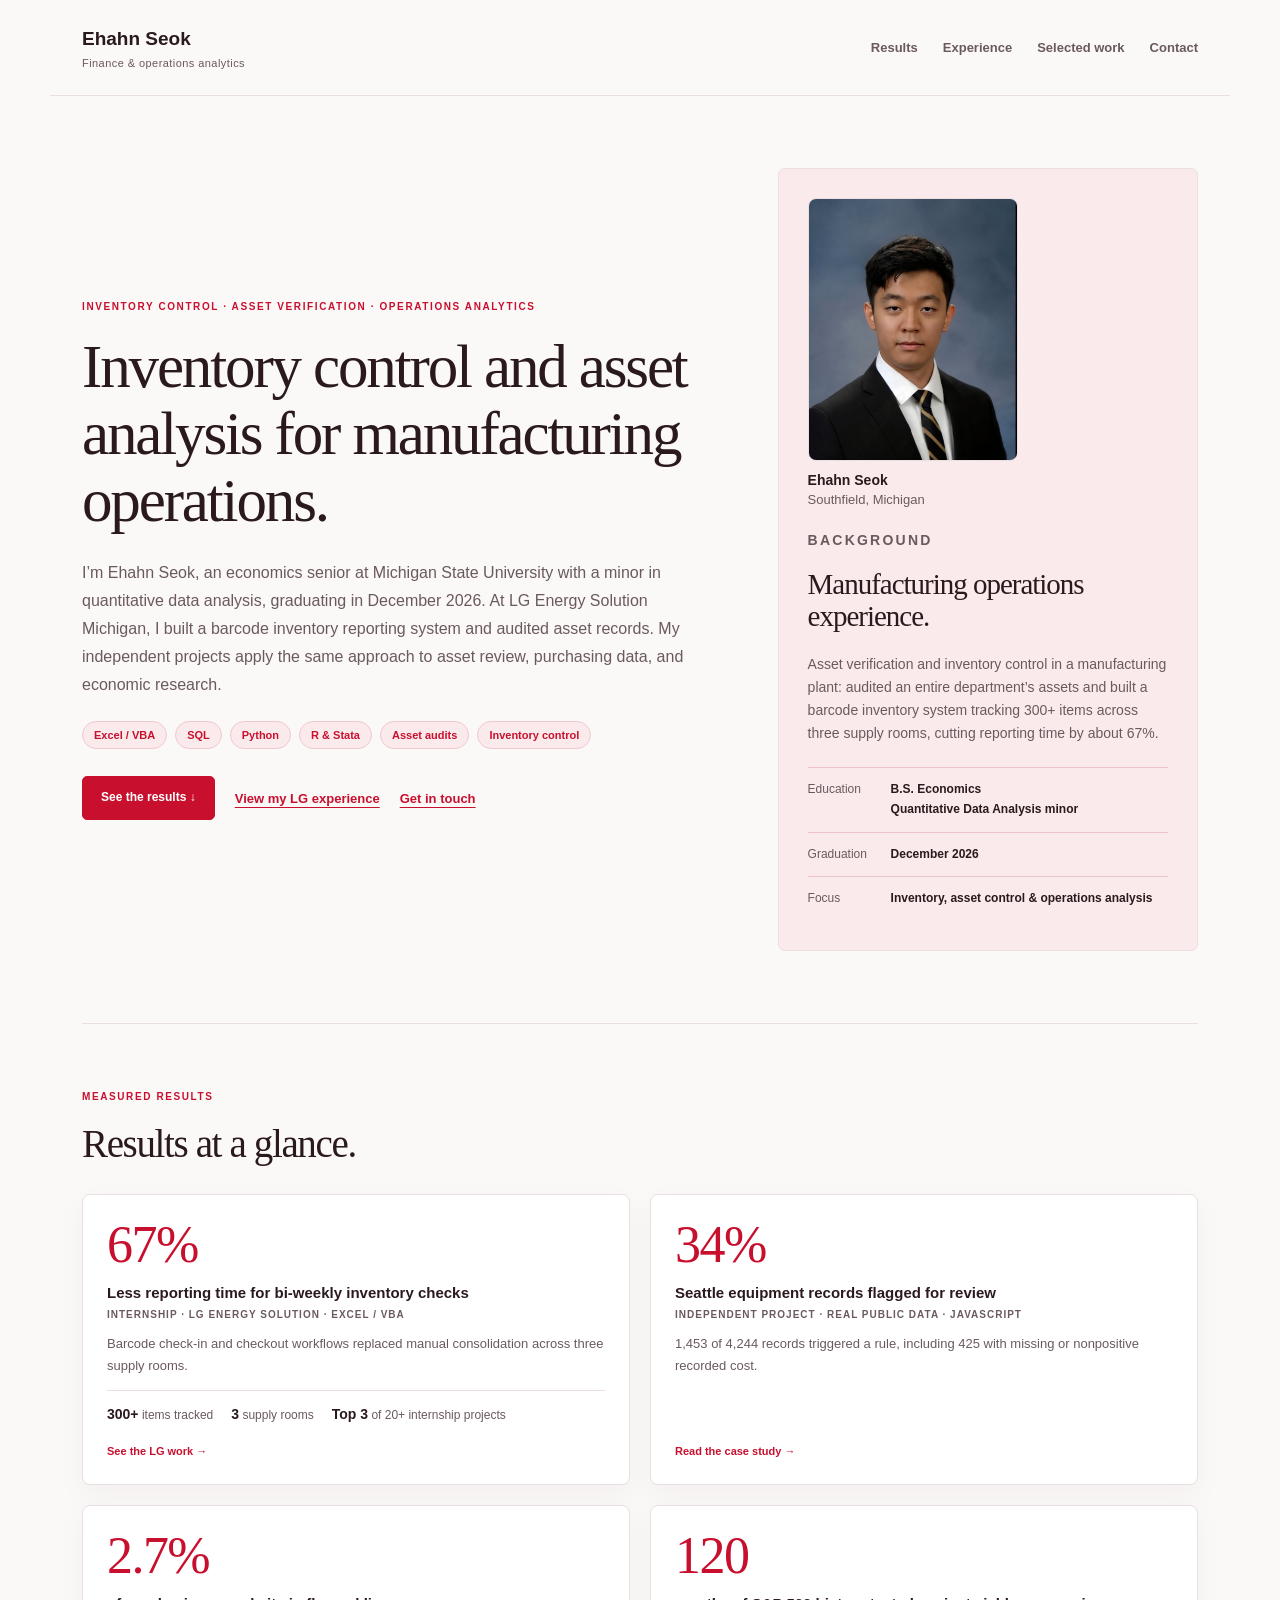
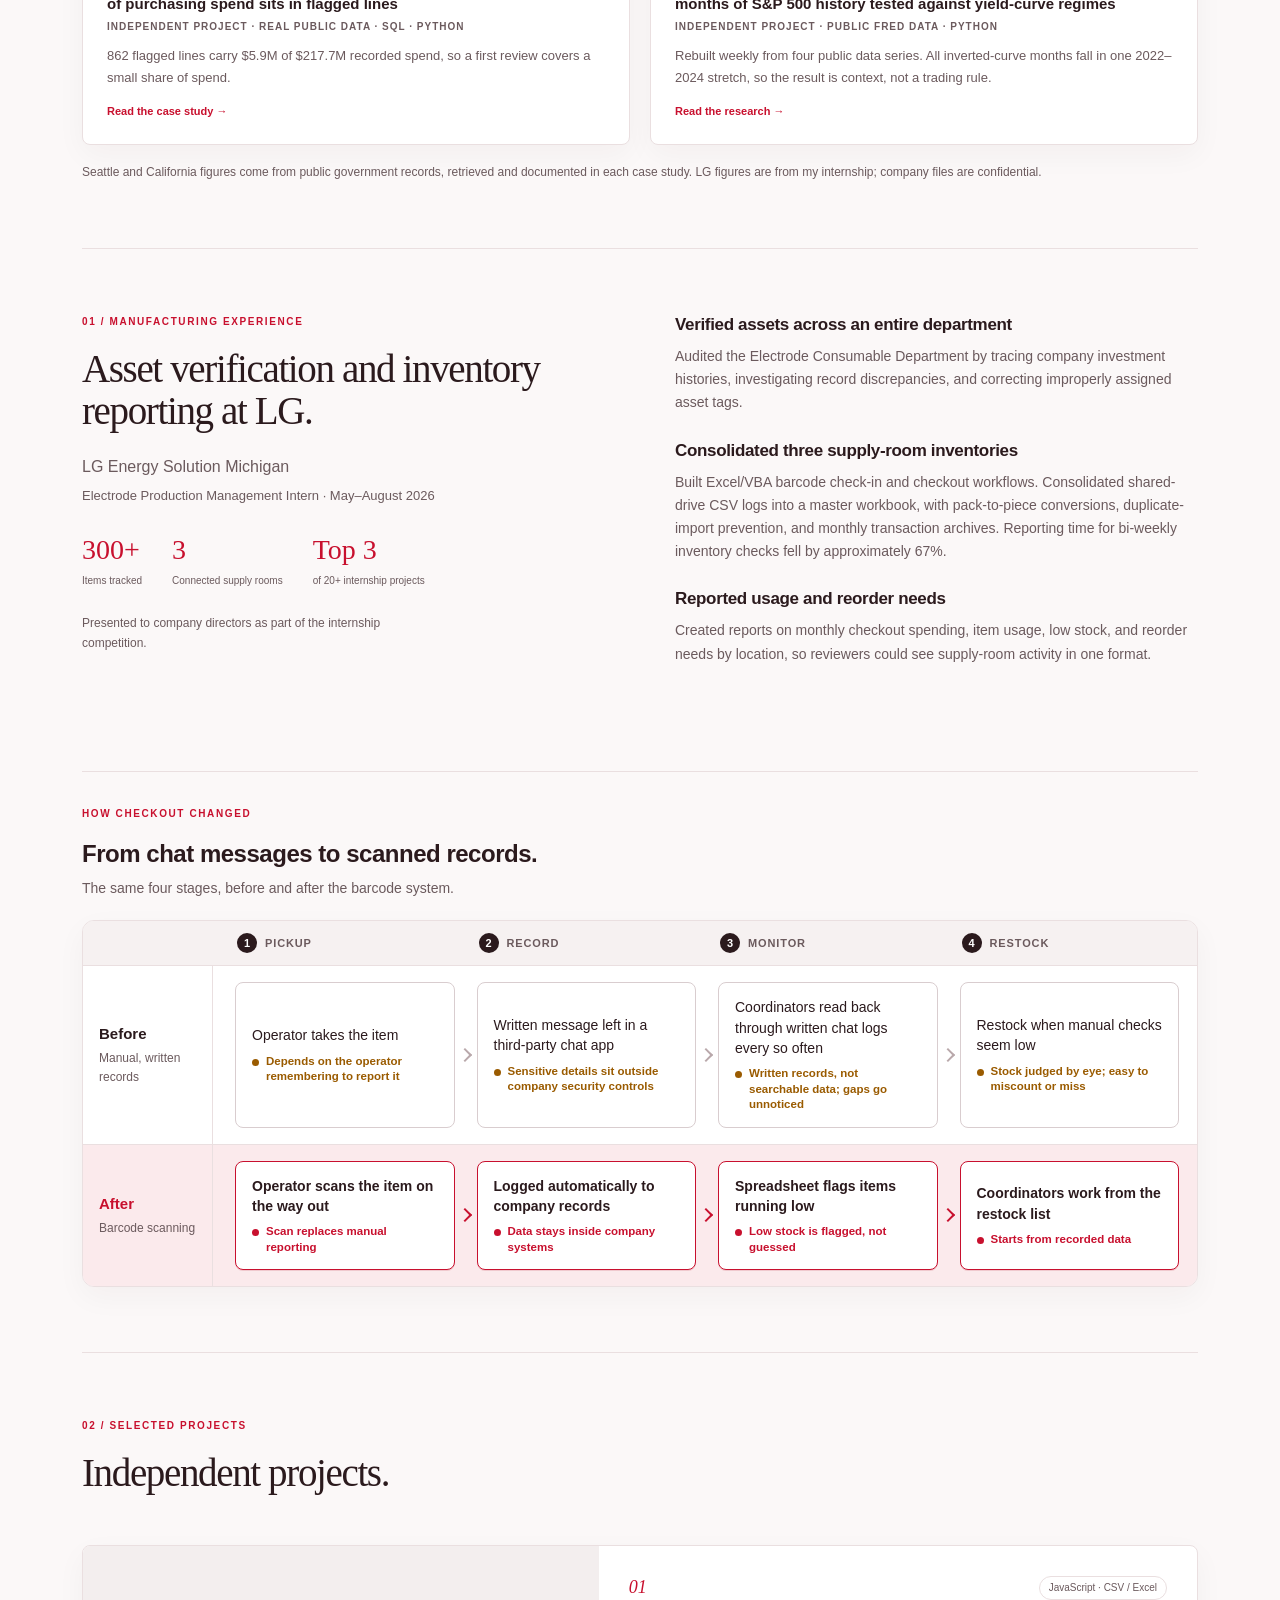
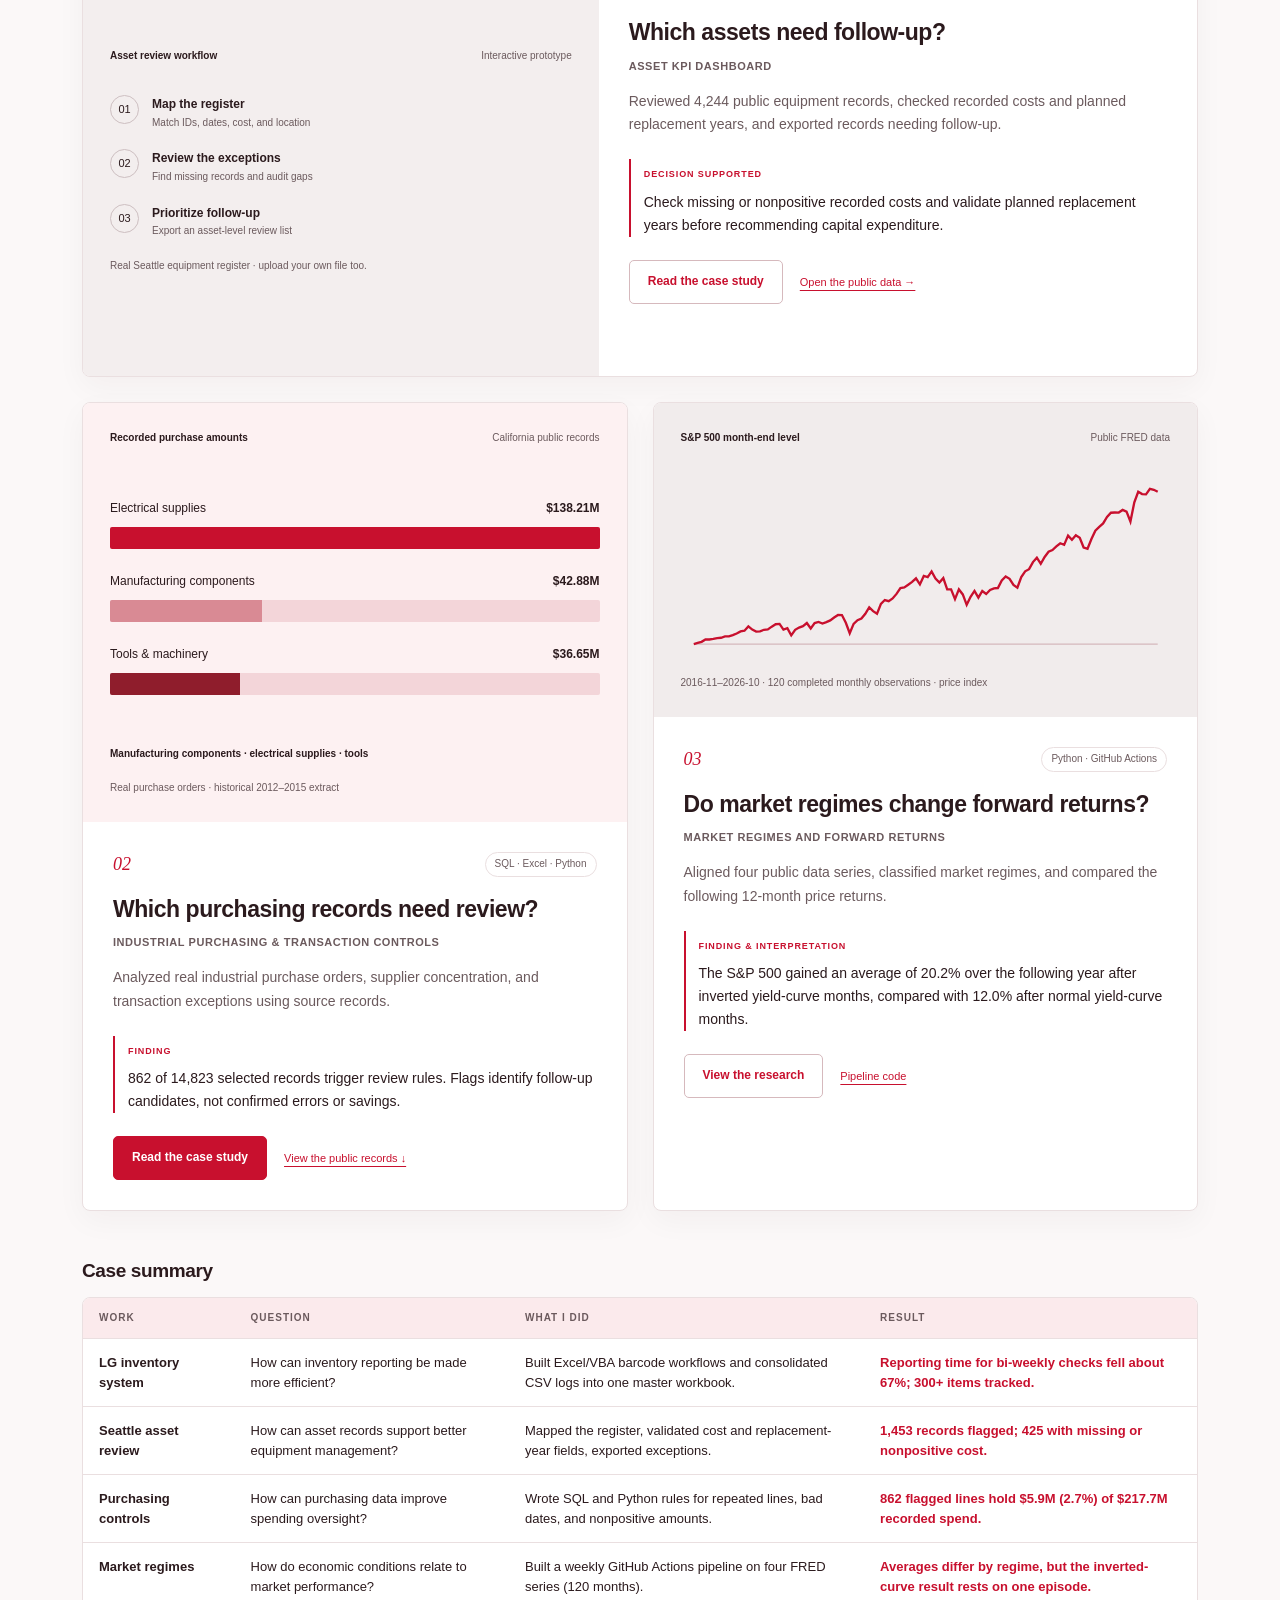
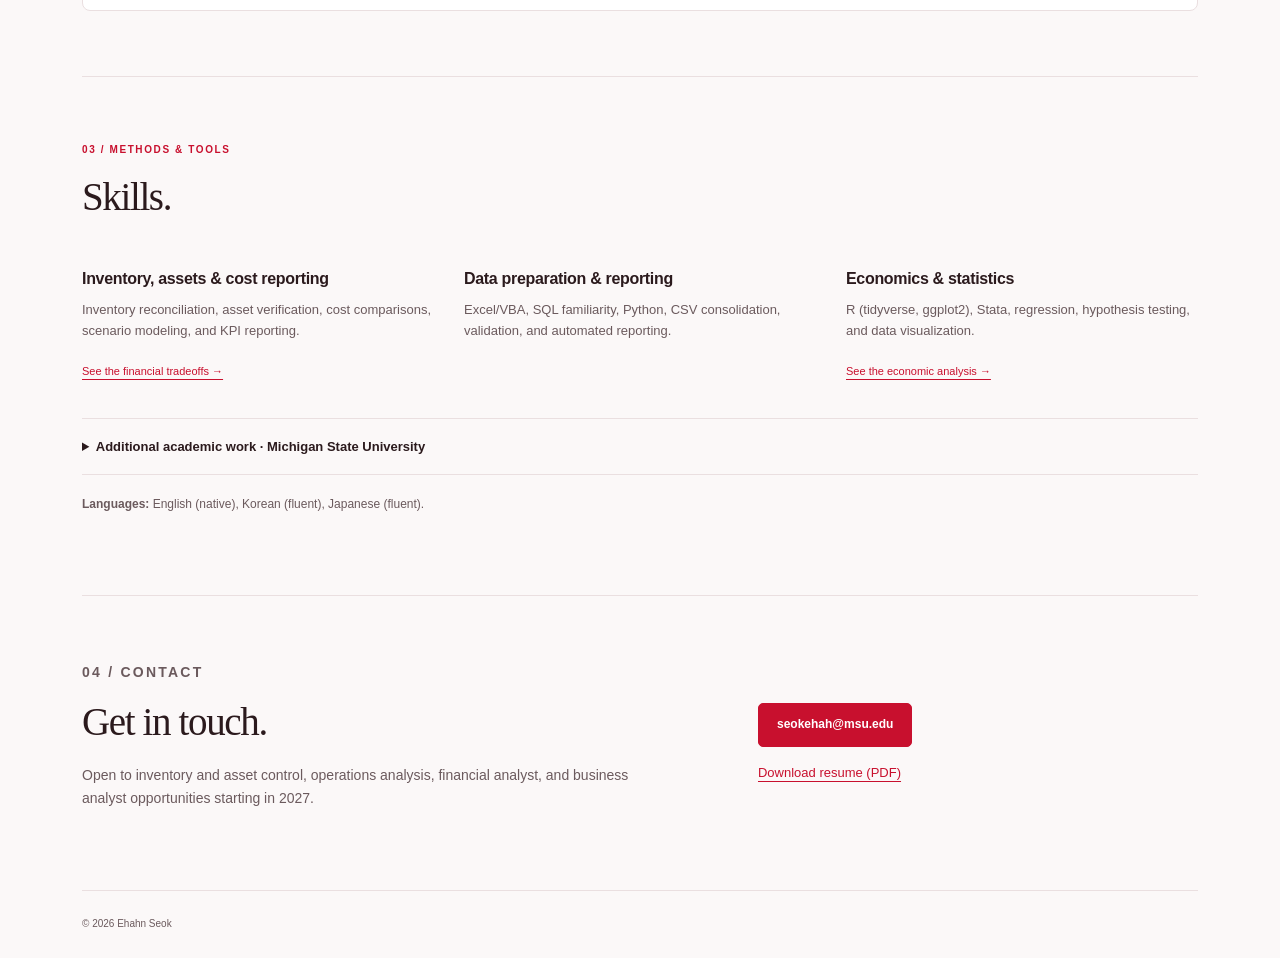
==== commit 17abb21e: "Show portrait as captioned photo in hero card Co-Authored-By: Claude Sonnet 5.5 <noreply@anthropic.c" ====
--- a/index.html
+++ b/index.html
@@ -16,7 +16,7 @@
 <a class="skip-link" href="#main">Skip to content</a>
 <header class="site-header"><a class="brand" href="#top">Ehahn Seok<span>Finance & operations analytics</span></a><nav aria-label="Main navigation"><a href="#results">Results</a><a href="#experience">Experience</a><a href="#projects">Selected work</a><a href="#contact">Contact</a></nav></header>
 <main id="main"><div id="top"></div>
-<section class="hero"><div><p class="eyebrow">Inventory control · Asset verification · Operations analytics</p><h1>Inventory control and asset analysis for manufacturing operations.</h1><p class="lead">I’m Ehahn Seok, an economics senior at Michigan State University with a minor in quantitative data analysis, graduating in December 2026. At LG Energy Solution Michigan, I built a barcode inventory reporting system and audited asset records. My independent projects apply the same approach to asset review, purchasing data, and economic research.</p><ul class="chips" aria-label="Core tools"><li>Excel / VBA</li><li>SQL</li><li>Python</li><li>R &amp; Stata</li><li>Asset audits</li><li>Inventory control</li></ul><div class="cta"><a class="btn primary" href="#results">See the results <span aria-hidden="true">↓</span></a><a class="text-link" href="#experience">View my LG experience</a><a class="text-link" href="mailto:seokehah@msu.edu">Get in touch</a></div></div><aside class="profile"><img class="portrait" src="assets/ehahn-seok.png" width="403" height="597" alt="Portrait of Ehahn Seok in a dark suit and striped tie" decoding="async"><p class="eyebrow">Background</p><h2>Manufacturing operations experience.</h2><p>Asset verification and inventory control in a manufacturing plant: audited an entire department’s assets and built a barcode inventory system tracking 300+ items across three supply rooms, cutting reporting time by about 67%.</p><dl><div><dt>Education</dt><dd>B.S. Economics<br>Quantitative Data Analysis minor</dd></div><div><dt>Graduation</dt><dd>December 2026</dd></div><div><dt>Focus</dt><dd>Inventory, asset control & operations analysis</dd></div></dl></aside></section>
+<section class="hero"><div><p class="eyebrow">Inventory control · Asset verification · Operations analytics</p><h1>Inventory control and asset analysis for manufacturing operations.</h1><p class="lead">I’m Ehahn Seok, an economics senior at Michigan State University with a minor in quantitative data analysis, graduating in December 2026. At LG Energy Solution Michigan, I built a barcode inventory reporting system and audited asset records. My independent projects apply the same approach to asset review, purchasing data, and economic research.</p><ul class="chips" aria-label="Core tools"><li>Excel / VBA</li><li>SQL</li><li>Python</li><li>R &amp; Stata</li><li>Asset audits</li><li>Inventory control</li></ul><div class="cta"><a class="btn primary" href="#results">See the results <span aria-hidden="true">↓</span></a><a class="text-link" href="#experience">View my LG experience</a><a class="text-link" href="mailto:seokehah@msu.edu">Get in touch</a></div></div><aside class="profile"><figure class="portrait-fig"><img class="portrait" src="assets/ehahn-seok.png" width="403" height="597" alt="Portrait of Ehahn Seok in a dark suit and striped tie" decoding="async"><figcaption><strong>Ehahn Seok</strong><span>Southfield, Michigan</span></figcaption></figure><p class="eyebrow">Background</p><h2>Manufacturing operations experience.</h2><p>Asset verification and inventory control in a manufacturing plant: audited an entire department’s assets and built a barcode inventory system tracking 300+ items across three supply rooms, cutting reporting time by about 67%.</p><dl><div><dt>Education</dt><dd>B.S. Economics<br>Quantitative Data Analysis minor</dd></div><div><dt>Graduation</dt><dd>December 2026</dd></div><div><dt>Focus</dt><dd>Inventory, asset control & operations analysis</dd></div></dl></aside></section>
 <section id="results"><p class="eyebrow">Measured results</p><h2>Results at a glance.</h2><div class="result-grid"><a class="result-card" href="#experience"><span class="big">67%</span><span class="rc-label">Less reporting time for bi-weekly inventory checks</span><span class="rc-tag">Internship · LG Energy Solution · Excel / VBA</span><p>Barcode check-in and checkout workflows replaced manual consolidation across three supply rooms.</p><ul class="rc-stats"><li><b>300+</b> items tracked</li><li><b>3</b> supply rooms</li><li><b>Top 3</b> of 20+ internship projects</li></ul><span class="rc-more">See the LG work →</span></a><a class="result-card" href="projects/asset-analysis/"><span class="big">34%</span><span class="rc-label">Seattle equipment records flagged for review</span><span class="rc-tag">Independent project · Real public data · JavaScript</span><p>1,453 of 4,244 records triggered a rule, including 425 with missing or nonpositive recorded cost.</p><span class="rc-more">Read the case study →</span></a><a class="result-card" href="projects/purchasing/"><span class="big">2.7%</span><span class="rc-label">of purchasing spend sits in flagged lines</span><span class="rc-tag">Independent project · Real public data · SQL · Python</span><p>862 flagged lines carry $5.9M of $217.7M recorded spend, so a first review covers a small share of spend.</p><span class="rc-more">Read the case study →</span></a><a class="result-card" href="projects/macro-regimes/"><span class="big">120</span><span class="rc-label">months of S&amp;P 500 history tested against yield-curve regimes</span><span class="rc-tag">Independent project · Public FRED data · Python</span><p>Rebuilt weekly from four public data series. All inverted-curve months fall in one 2022–2024 stretch, so the result is context, not a trading rule.</p><span class="rc-more">Read the research →</span></a></div><p class="result-note">Seattle and California figures come from public government records, retrieved and documented in each case study. LG figures are from my internship; company files are confidential.</p></section>
 <section id="experience" class="experience"><div><p class="eyebrow">01 / Manufacturing experience</p><h2>Asset verification and inventory reporting at LG.</h2><p class="lead">LG Energy Solution Michigan<br><span class="muted">Electrode Production Management Intern · May–August 2026</span></p><div class="proof"><div><strong>300+</strong><span>Items tracked</span></div><div><strong>3</strong><span>Connected supply rooms</span></div><div><strong>Top 3</strong><span>of 20+ internship projects</span></div></div><p class="note experience-context">Presented to company directors as part of the internship competition.</p></div><div class="experience-details"><article><h3>Verified assets across an entire department</h3><p>Audited the Electrode Consumable Department by tracing company investment histories, investigating record discrepancies, and correcting improperly assigned asset tags.</p></article><article><h3>Consolidated three supply-room inventories</h3><p>Built Excel/VBA barcode check-in and checkout workflows. Consolidated shared-drive CSV logs into a master workbook, with pack-to-piece conversions, duplicate-import prevention, and monthly transaction archives. Reporting time for bi-weekly inventory checks fell by approximately 67%.</p></article><article><h3>Reported usage and reorder needs</h3><p>Created reports on monthly checkout spending, item usage, low stock, and reorder needs by location, so reviewers could see supply-room activity in one format.</p></article></div><div class="flow"><div class="flow-head"><p class="eyebrow">How checkout changed</p><h3>From chat messages to scanned records.</h3><p class="flow-sub">The same four stages, before and after the barcode system.</p></div><div class="pf"><div class="pf-head" aria-hidden="true"><span></span><span><b>1</b>Pickup</span><span><b>2</b>Record</span><span><b>3</b>Monitor</span><span><b>4</b>Restock</span></div><div class="pf-row before"><div class="pf-label"><strong>Before</strong><span>Manual, written records</span></div><div class="pf-cell"><span class="pf-stage">Pickup</span><p>Operator takes the item</p><small class="pf-risk">Depends on the operator remembering to report it</small></div><div class="pf-cell"><span class="pf-stage">Record</span><p>Written message left in a third-party chat app</p><small class="pf-risk">Sensitive details sit outside company security controls</small></div><div class="pf-cell"><span class="pf-stage">Monitor</span><p>Coordinators read back through written chat logs every so often</p><small class="pf-risk">Written records, not searchable data; gaps go unnoticed</small></div><div class="pf-cell"><span class="pf-stage">Restock</span><p>Restock when manual checks seem low</p><small class="pf-risk">Stock judged by eye; easy to miscount or miss</small></div></div><div class="pf-row after"><div class="pf-label"><strong>After</strong><span>Barcode scanning</span></div><div class="pf-cell"><span class="pf-stage">Pickup</span><p>Operator scans the item on the way out</p><small class="pf-good">Scan replaces manual reporting</small></div><div class="pf-cell"><span class="pf-stage">Record</span><p>Logged automatically to company records</p><small class="pf-good">Data stays inside company systems</small></div><div class="pf-cell"><span class="pf-stage">Monitor</span><p>Spreadsheet flags items running low</p><small class="pf-good">Low stock is flagged, not guessed</small></div><div class="pf-cell"><span class="pf-stage">Restock</span><p>Coordinators work from the restock list</p><small class="pf-good">Starts from recorded data</small></div></div></div></div></section>
 <section id="projects"><div class="section-heading"><div><p class="eyebrow">02 / Selected projects</p><h2>Independent projects.</h2></div></div>
--- a/style.css
+++ b/style.css
@@ -114,3 +114,8 @@
 .pf-cell p{margin:0}
 
 .portrait{display:block;width:112px;height:112px;border-radius:50%;object-fit:cover;object-position:50% 20%;border:1px solid var(--border);margin:0 0 16px}
+
+.portrait-fig{margin:0 0 20px}
+.portrait-fig .portrait{width:100%;max-width:210px;height:auto;aspect-ratio:4/5;border-radius:8px;object-fit:cover;object-position:50% 15%;margin:0}
+.portrait-fig figcaption{display:flex;flex-direction:column;margin-top:10px;font-size:13px;color:var(--muted);line-height:1.4}
+.portrait-fig figcaption strong{color:var(--text);font-size:14px}
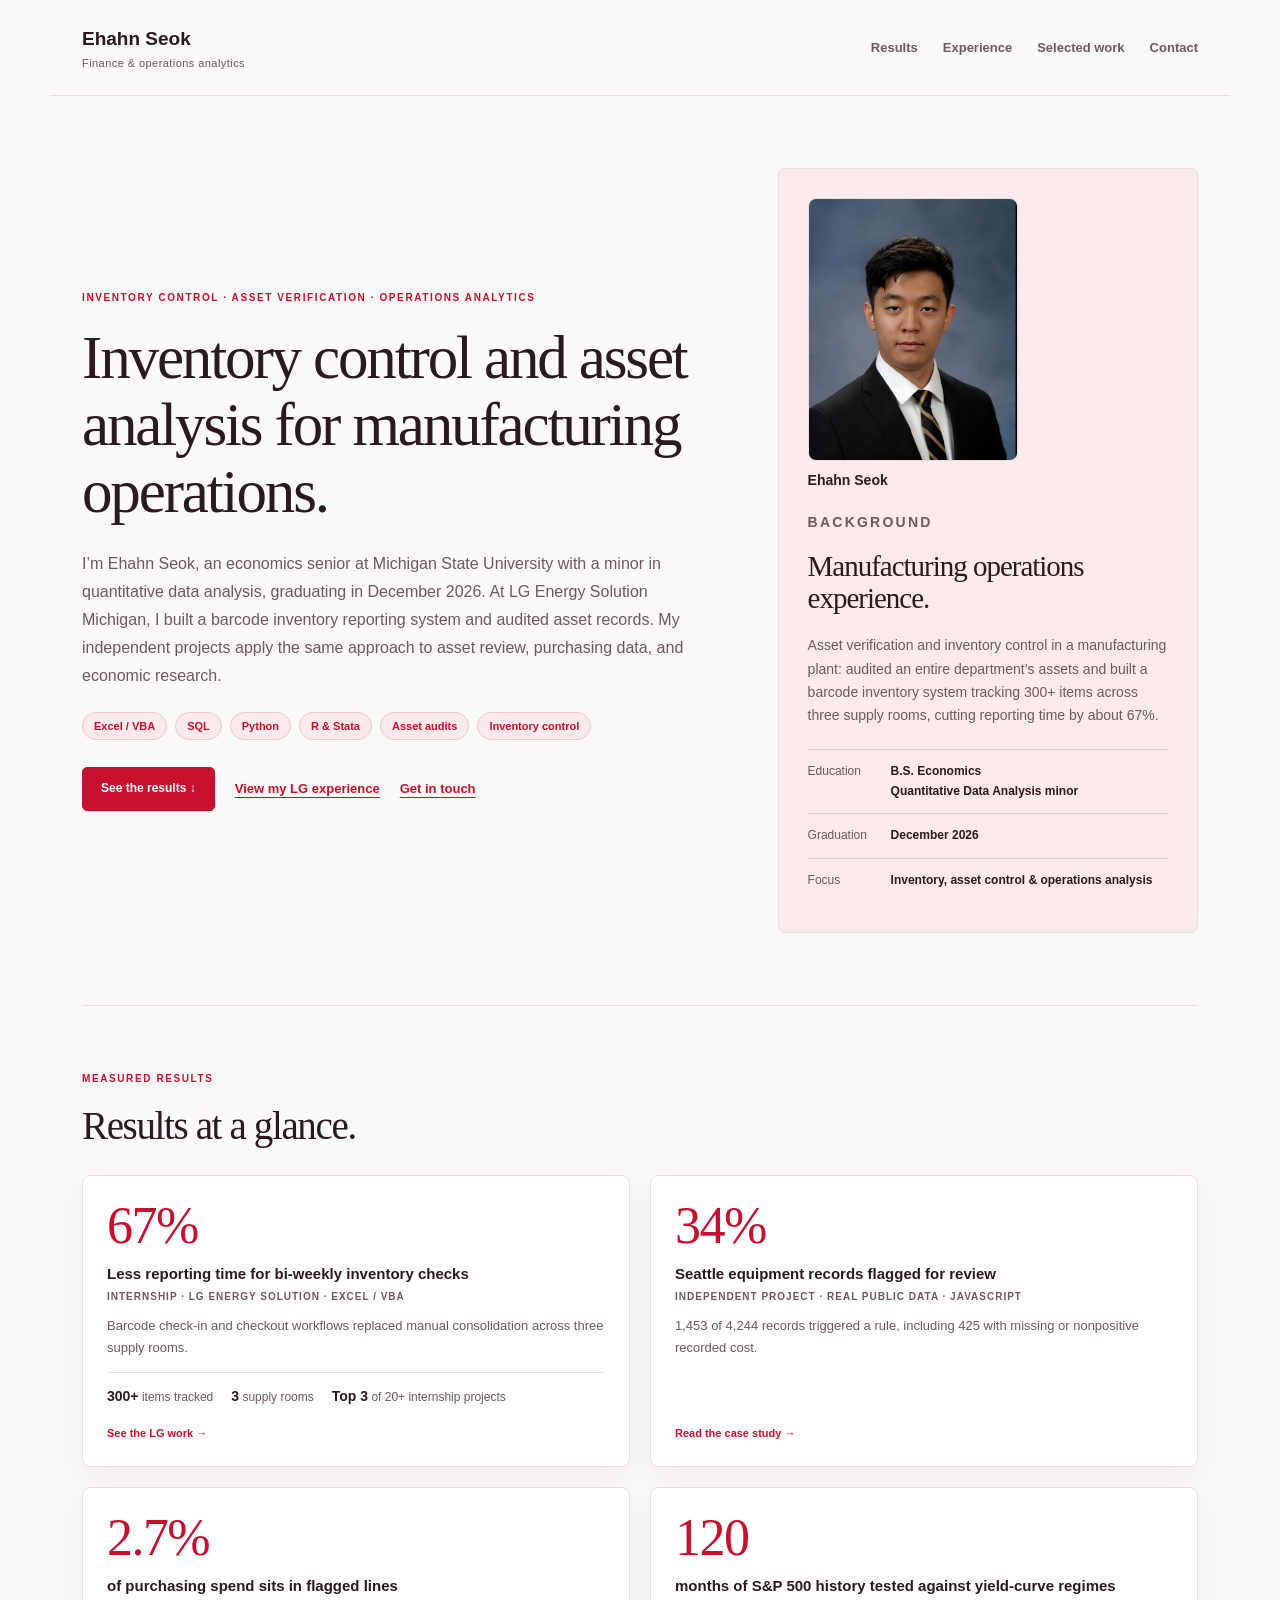
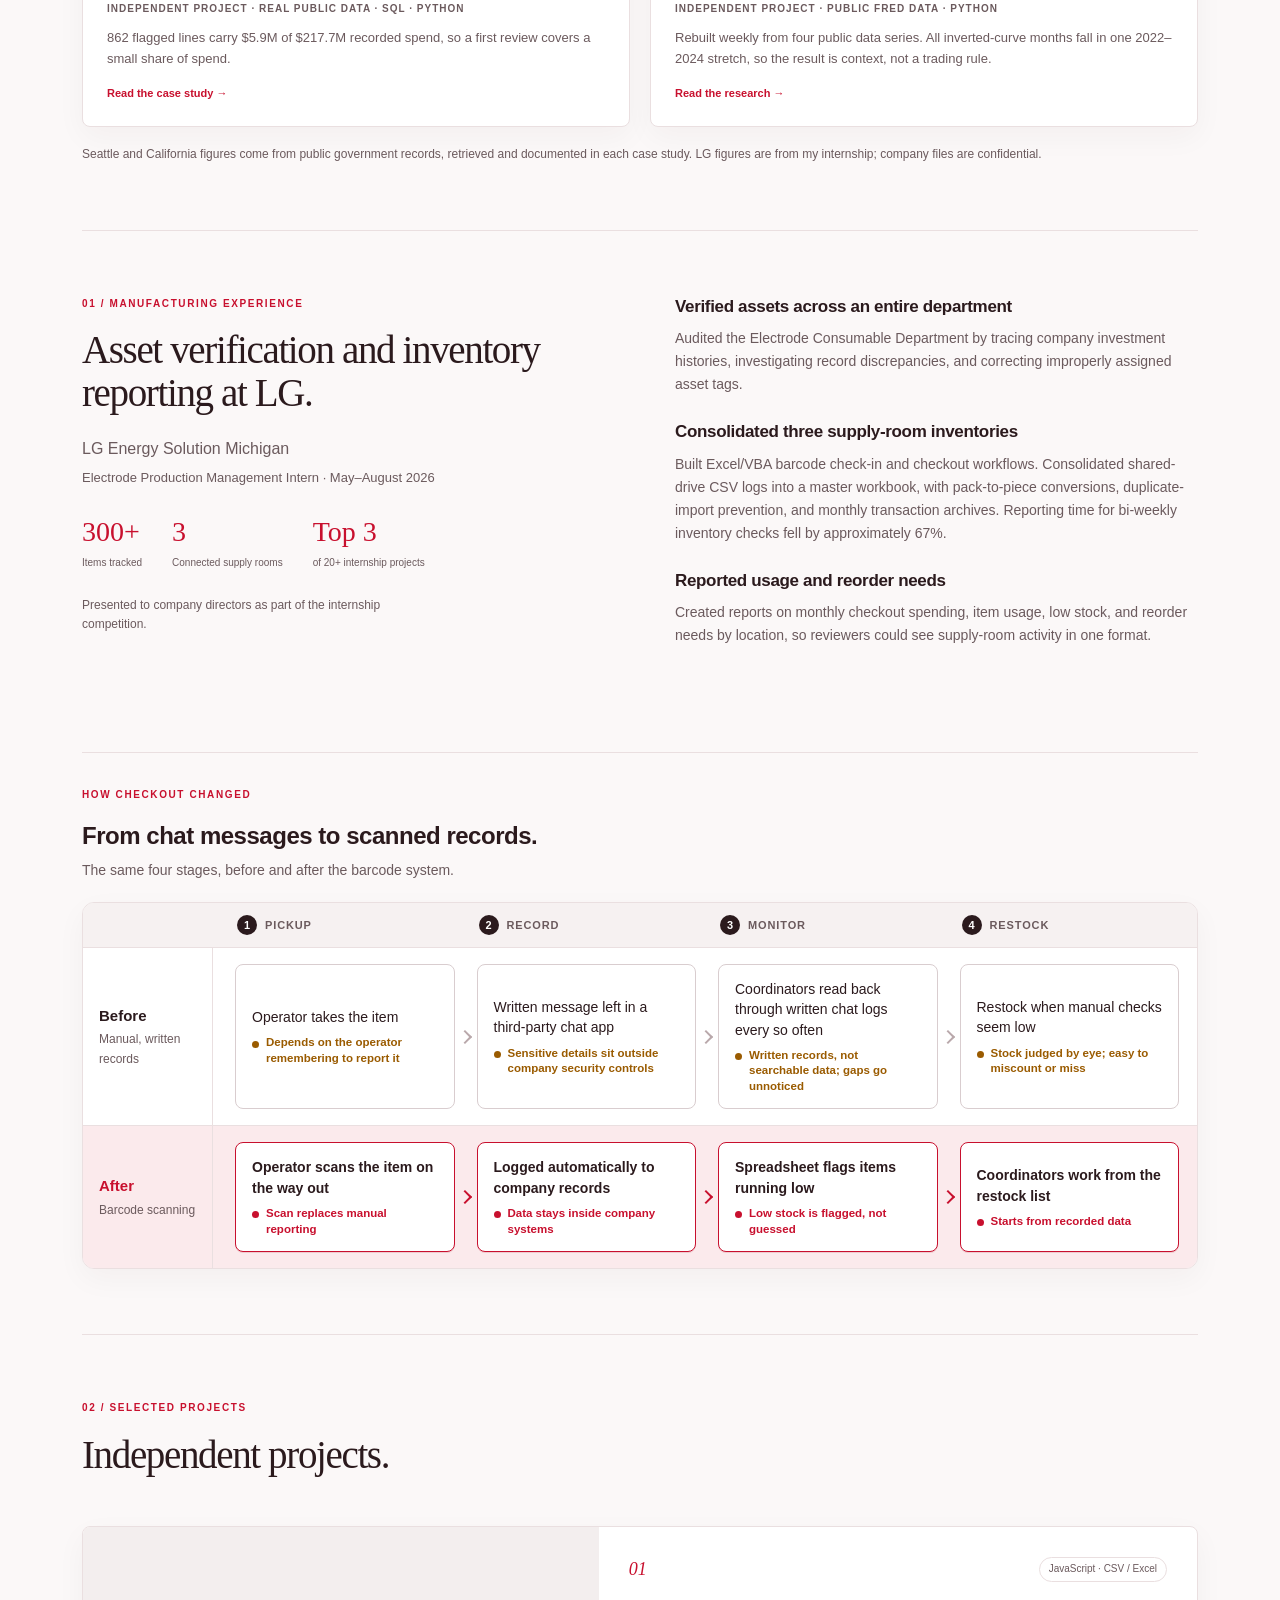
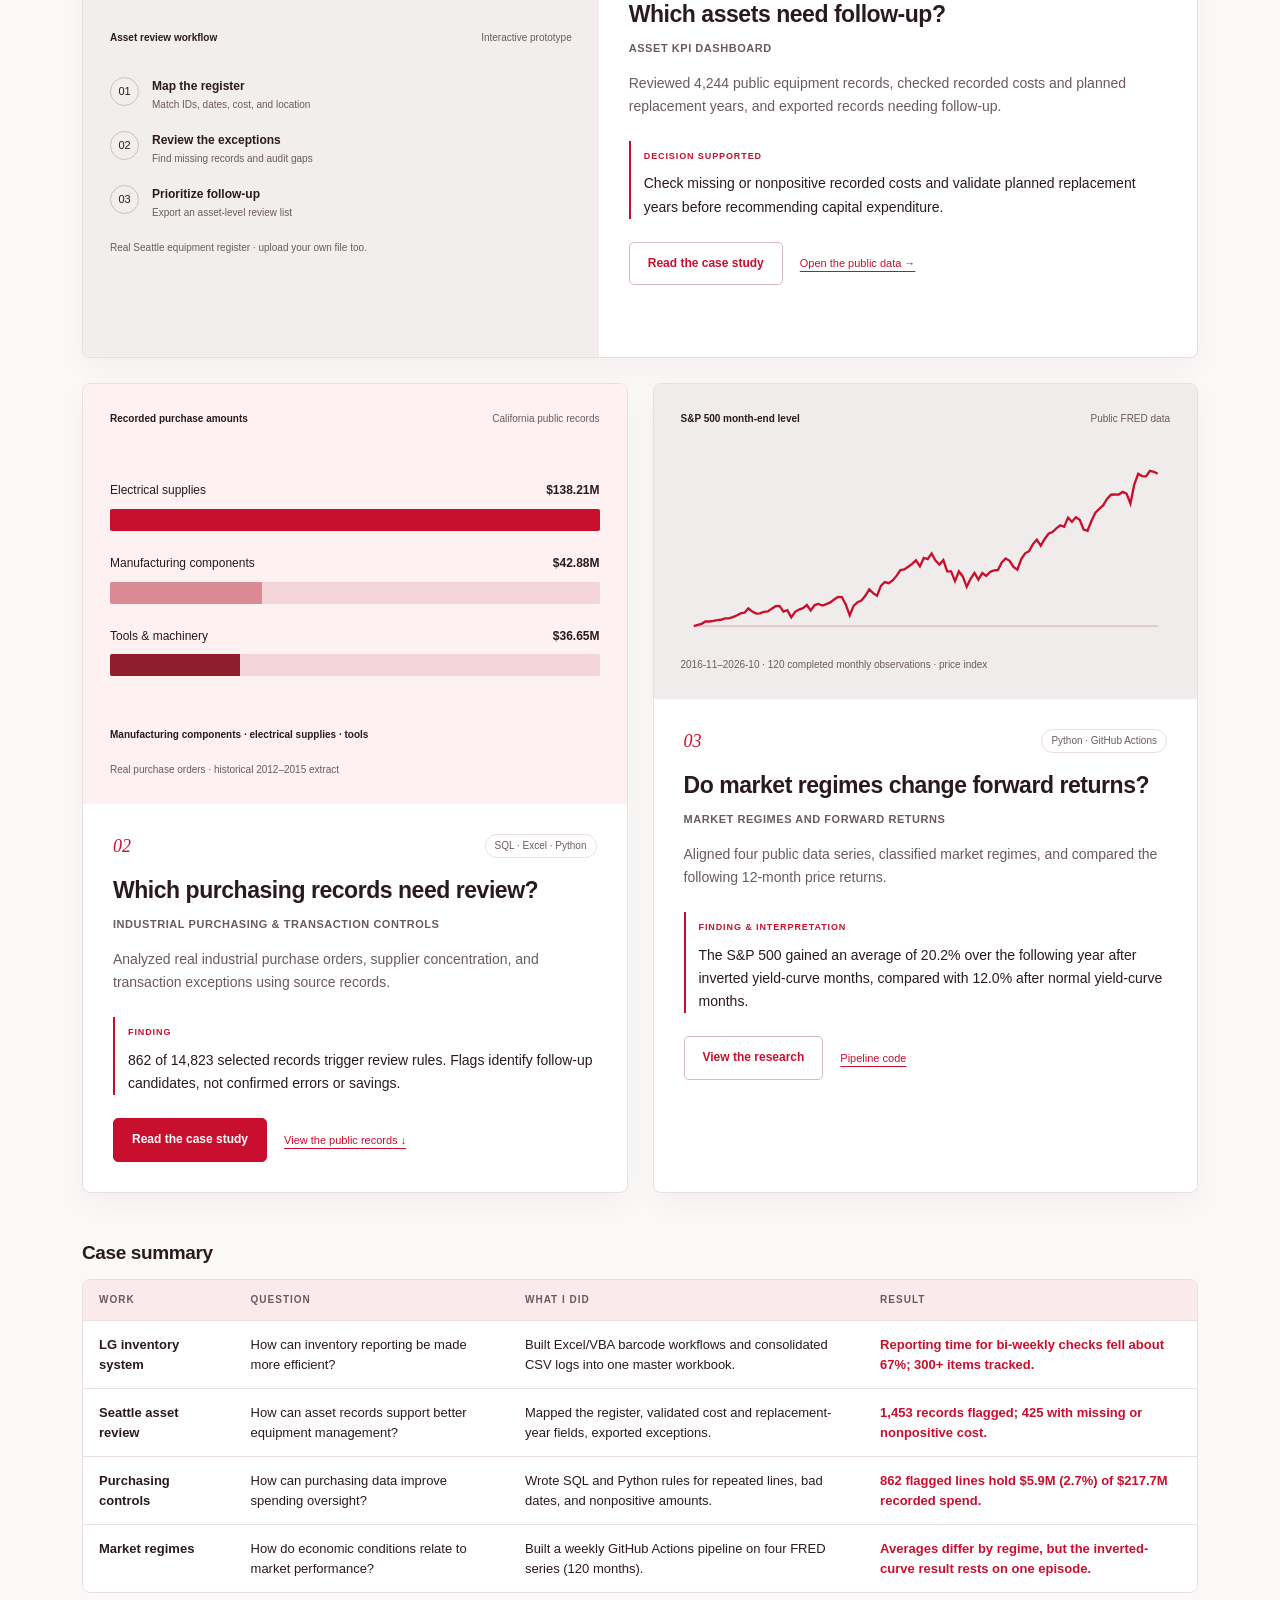
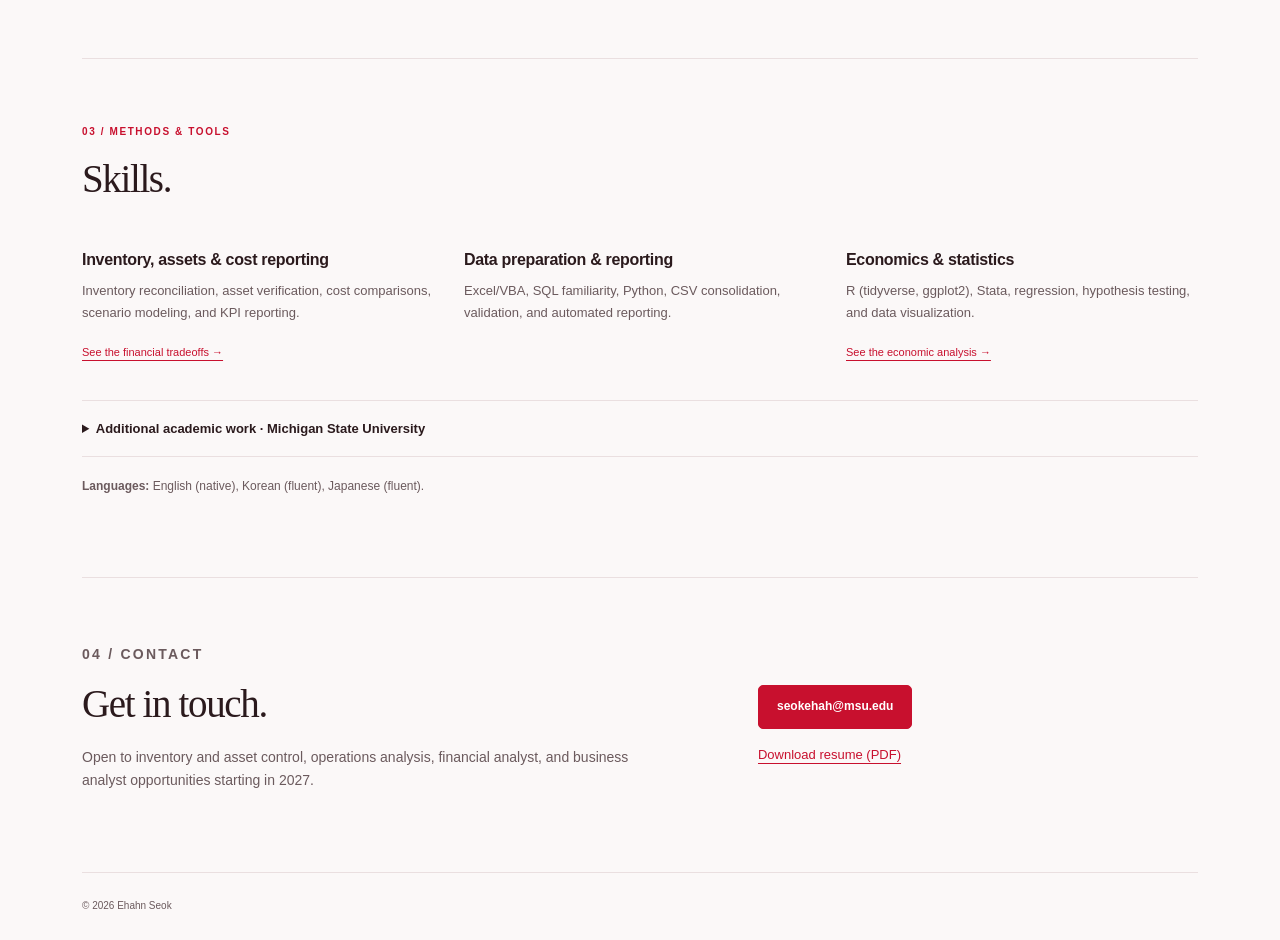
==== commit a320fbf4: "Remove location from portrait caption Co-Authored-By: Claude Sonnet 5.5 <noreply@anthropic.com> Clau" ====
--- a/index.html
+++ b/index.html
@@ -16,7 +16,7 @@
 <a class="skip-link" href="#main">Skip to content</a>
 <header class="site-header"><a class="brand" href="#top">Ehahn Seok<span>Finance & operations analytics</span></a><nav aria-label="Main navigation"><a href="#results">Results</a><a href="#experience">Experience</a><a href="#projects">Selected work</a><a href="#contact">Contact</a></nav></header>
 <main id="main"><div id="top"></div>
-<section class="hero"><div><p class="eyebrow">Inventory control · Asset verification · Operations analytics</p><h1>Inventory control and asset analysis for manufacturing operations.</h1><p class="lead">I’m Ehahn Seok, an economics senior at Michigan State University with a minor in quantitative data analysis, graduating in December 2026. At LG Energy Solution Michigan, I built a barcode inventory reporting system and audited asset records. My independent projects apply the same approach to asset review, purchasing data, and economic research.</p><ul class="chips" aria-label="Core tools"><li>Excel / VBA</li><li>SQL</li><li>Python</li><li>R &amp; Stata</li><li>Asset audits</li><li>Inventory control</li></ul><div class="cta"><a class="btn primary" href="#results">See the results <span aria-hidden="true">↓</span></a><a class="text-link" href="#experience">View my LG experience</a><a class="text-link" href="mailto:seokehah@msu.edu">Get in touch</a></div></div><aside class="profile"><figure class="portrait-fig"><img class="portrait" src="assets/ehahn-seok.png" width="403" height="597" alt="Portrait of Ehahn Seok in a dark suit and striped tie" decoding="async"><figcaption><strong>Ehahn Seok</strong><span>Southfield, Michigan</span></figcaption></figure><p class="eyebrow">Background</p><h2>Manufacturing operations experience.</h2><p>Asset verification and inventory control in a manufacturing plant: audited an entire department’s assets and built a barcode inventory system tracking 300+ items across three supply rooms, cutting reporting time by about 67%.</p><dl><div><dt>Education</dt><dd>B.S. Economics<br>Quantitative Data Analysis minor</dd></div><div><dt>Graduation</dt><dd>December 2026</dd></div><div><dt>Focus</dt><dd>Inventory, asset control & operations analysis</dd></div></dl></aside></section>
+<section class="hero"><div><p class="eyebrow">Inventory control · Asset verification · Operations analytics</p><h1>Inventory control and asset analysis for manufacturing operations.</h1><p class="lead">I’m Ehahn Seok, an economics senior at Michigan State University with a minor in quantitative data analysis, graduating in December 2026. At LG Energy Solution Michigan, I built a barcode inventory reporting system and audited asset records. My independent projects apply the same approach to asset review, purchasing data, and economic research.</p><ul class="chips" aria-label="Core tools"><li>Excel / VBA</li><li>SQL</li><li>Python</li><li>R &amp; Stata</li><li>Asset audits</li><li>Inventory control</li></ul><div class="cta"><a class="btn primary" href="#results">See the results <span aria-hidden="true">↓</span></a><a class="text-link" href="#experience">View my LG experience</a><a class="text-link" href="mailto:seokehah@msu.edu">Get in touch</a></div></div><aside class="profile"><figure class="portrait-fig"><img class="portrait" src="assets/ehahn-seok.png" width="403" height="597" alt="Portrait of Ehahn Seok in a dark suit and striped tie" decoding="async"><figcaption><strong>Ehahn Seok</strong></figcaption></figure><p class="eyebrow">Background</p><h2>Manufacturing operations experience.</h2><p>Asset verification and inventory control in a manufacturing plant: audited an entire department’s assets and built a barcode inventory system tracking 300+ items across three supply rooms, cutting reporting time by about 67%.</p><dl><div><dt>Education</dt><dd>B.S. Economics<br>Quantitative Data Analysis minor</dd></div><div><dt>Graduation</dt><dd>December 2026</dd></div><div><dt>Focus</dt><dd>Inventory, asset control & operations analysis</dd></div></dl></aside></section>
 <section id="results"><p class="eyebrow">Measured results</p><h2>Results at a glance.</h2><div class="result-grid"><a class="result-card" href="#experience"><span class="big">67%</span><span class="rc-label">Less reporting time for bi-weekly inventory checks</span><span class="rc-tag">Internship · LG Energy Solution · Excel / VBA</span><p>Barcode check-in and checkout workflows replaced manual consolidation across three supply rooms.</p><ul class="rc-stats"><li><b>300+</b> items tracked</li><li><b>3</b> supply rooms</li><li><b>Top 3</b> of 20+ internship projects</li></ul><span class="rc-more">See the LG work →</span></a><a class="result-card" href="projects/asset-analysis/"><span class="big">34%</span><span class="rc-label">Seattle equipment records flagged for review</span><span class="rc-tag">Independent project · Real public data · JavaScript</span><p>1,453 of 4,244 records triggered a rule, including 425 with missing or nonpositive recorded cost.</p><span class="rc-more">Read the case study →</span></a><a class="result-card" href="projects/purchasing/"><span class="big">2.7%</span><span class="rc-label">of purchasing spend sits in flagged lines</span><span class="rc-tag">Independent project · Real public data · SQL · Python</span><p>862 flagged lines carry $5.9M of $217.7M recorded spend, so a first review covers a small share of spend.</p><span class="rc-more">Read the case study →</span></a><a class="result-card" href="projects/macro-regimes/"><span class="big">120</span><span class="rc-label">months of S&amp;P 500 history tested against yield-curve regimes</span><span class="rc-tag">Independent project · Public FRED data · Python</span><p>Rebuilt weekly from four public data series. All inverted-curve months fall in one 2022–2024 stretch, so the result is context, not a trading rule.</p><span class="rc-more">Read the research →</span></a></div><p class="result-note">Seattle and California figures come from public government records, retrieved and documented in each case study. LG figures are from my internship; company files are confidential.</p></section>
 <section id="experience" class="experience"><div><p class="eyebrow">01 / Manufacturing experience</p><h2>Asset verification and inventory reporting at LG.</h2><p class="lead">LG Energy Solution Michigan<br><span class="muted">Electrode Production Management Intern · May–August 2026</span></p><div class="proof"><div><strong>300+</strong><span>Items tracked</span></div><div><strong>3</strong><span>Connected supply rooms</span></div><div><strong>Top 3</strong><span>of 20+ internship projects</span></div></div><p class="note experience-context">Presented to company directors as part of the internship competition.</p></div><div class="experience-details"><article><h3>Verified assets across an entire department</h3><p>Audited the Electrode Consumable Department by tracing company investment histories, investigating record discrepancies, and correcting improperly assigned asset tags.</p></article><article><h3>Consolidated three supply-room inventories</h3><p>Built Excel/VBA barcode check-in and checkout workflows. Consolidated shared-drive CSV logs into a master workbook, with pack-to-piece conversions, duplicate-import prevention, and monthly transaction archives. Reporting time for bi-weekly inventory checks fell by approximately 67%.</p></article><article><h3>Reported usage and reorder needs</h3><p>Created reports on monthly checkout spending, item usage, low stock, and reorder needs by location, so reviewers could see supply-room activity in one format.</p></article></div><div class="flow"><div class="flow-head"><p class="eyebrow">How checkout changed</p><h3>From chat messages to scanned records.</h3><p class="flow-sub">The same four stages, before and after the barcode system.</p></div><div class="pf"><div class="pf-head" aria-hidden="true"><span></span><span><b>1</b>Pickup</span><span><b>2</b>Record</span><span><b>3</b>Monitor</span><span><b>4</b>Restock</span></div><div class="pf-row before"><div class="pf-label"><strong>Before</strong><span>Manual, written records</span></div><div class="pf-cell"><span class="pf-stage">Pickup</span><p>Operator takes the item</p><small class="pf-risk">Depends on the operator remembering to report it</small></div><div class="pf-cell"><span class="pf-stage">Record</span><p>Written message left in a third-party chat app</p><small class="pf-risk">Sensitive details sit outside company security controls</small></div><div class="pf-cell"><span class="pf-stage">Monitor</span><p>Coordinators read back through written chat logs every so often</p><small class="pf-risk">Written records, not searchable data; gaps go unnoticed</small></div><div class="pf-cell"><span class="pf-stage">Restock</span><p>Restock when manual checks seem low</p><small class="pf-risk">Stock judged by eye; easy to miscount or miss</small></div></div><div class="pf-row after"><div class="pf-label"><strong>After</strong><span>Barcode scanning</span></div><div class="pf-cell"><span class="pf-stage">Pickup</span><p>Operator scans the item on the way out</p><small class="pf-good">Scan replaces manual reporting</small></div><div class="pf-cell"><span class="pf-stage">Record</span><p>Logged automatically to company records</p><small class="pf-good">Data stays inside company systems</small></div><div class="pf-cell"><span class="pf-stage">Monitor</span><p>Spreadsheet flags items running low</p><small class="pf-good">Low stock is flagged, not guessed</small></div><div class="pf-cell"><span class="pf-stage">Restock</span><p>Coordinators work from the restock list</p><small class="pf-good">Starts from recorded data</small></div></div></div></div></section>
 <section id="projects"><div class="section-heading"><div><p class="eyebrow">02 / Selected projects</p><h2>Independent projects.</h2></div></div>
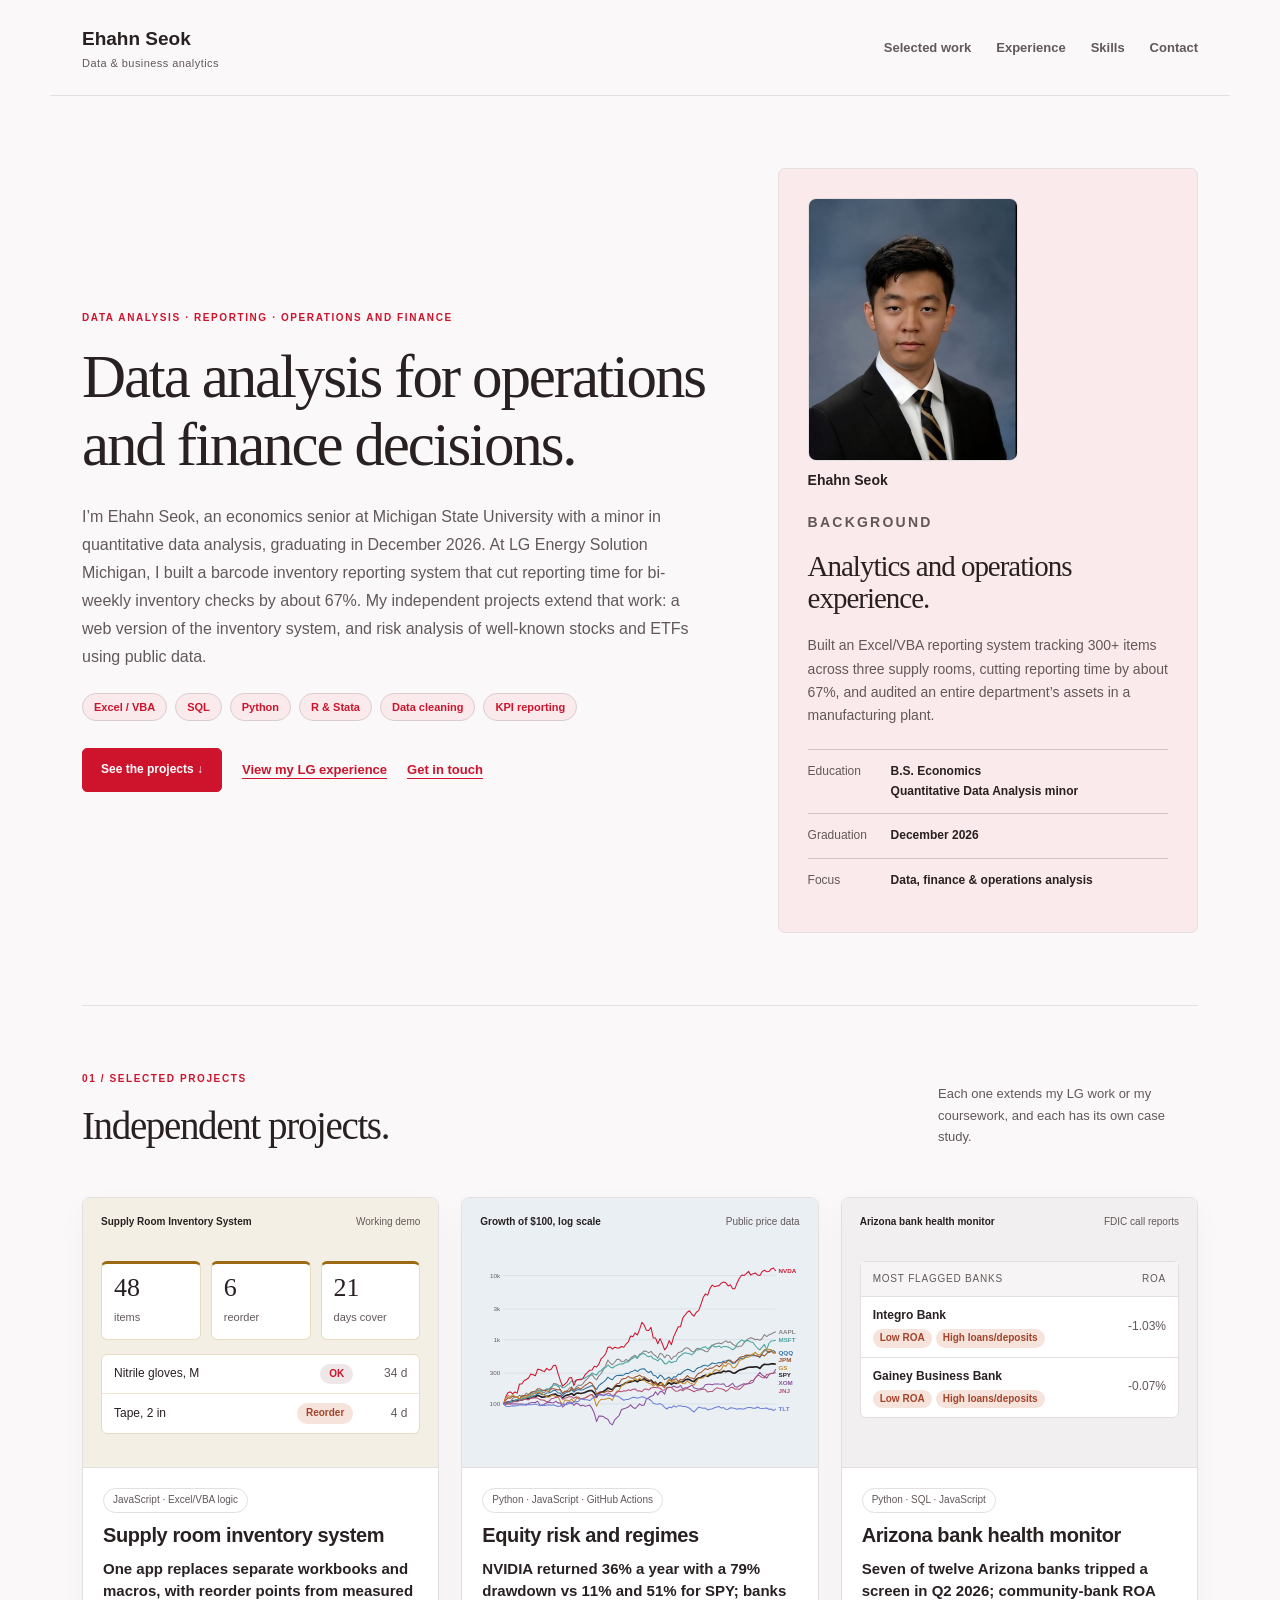
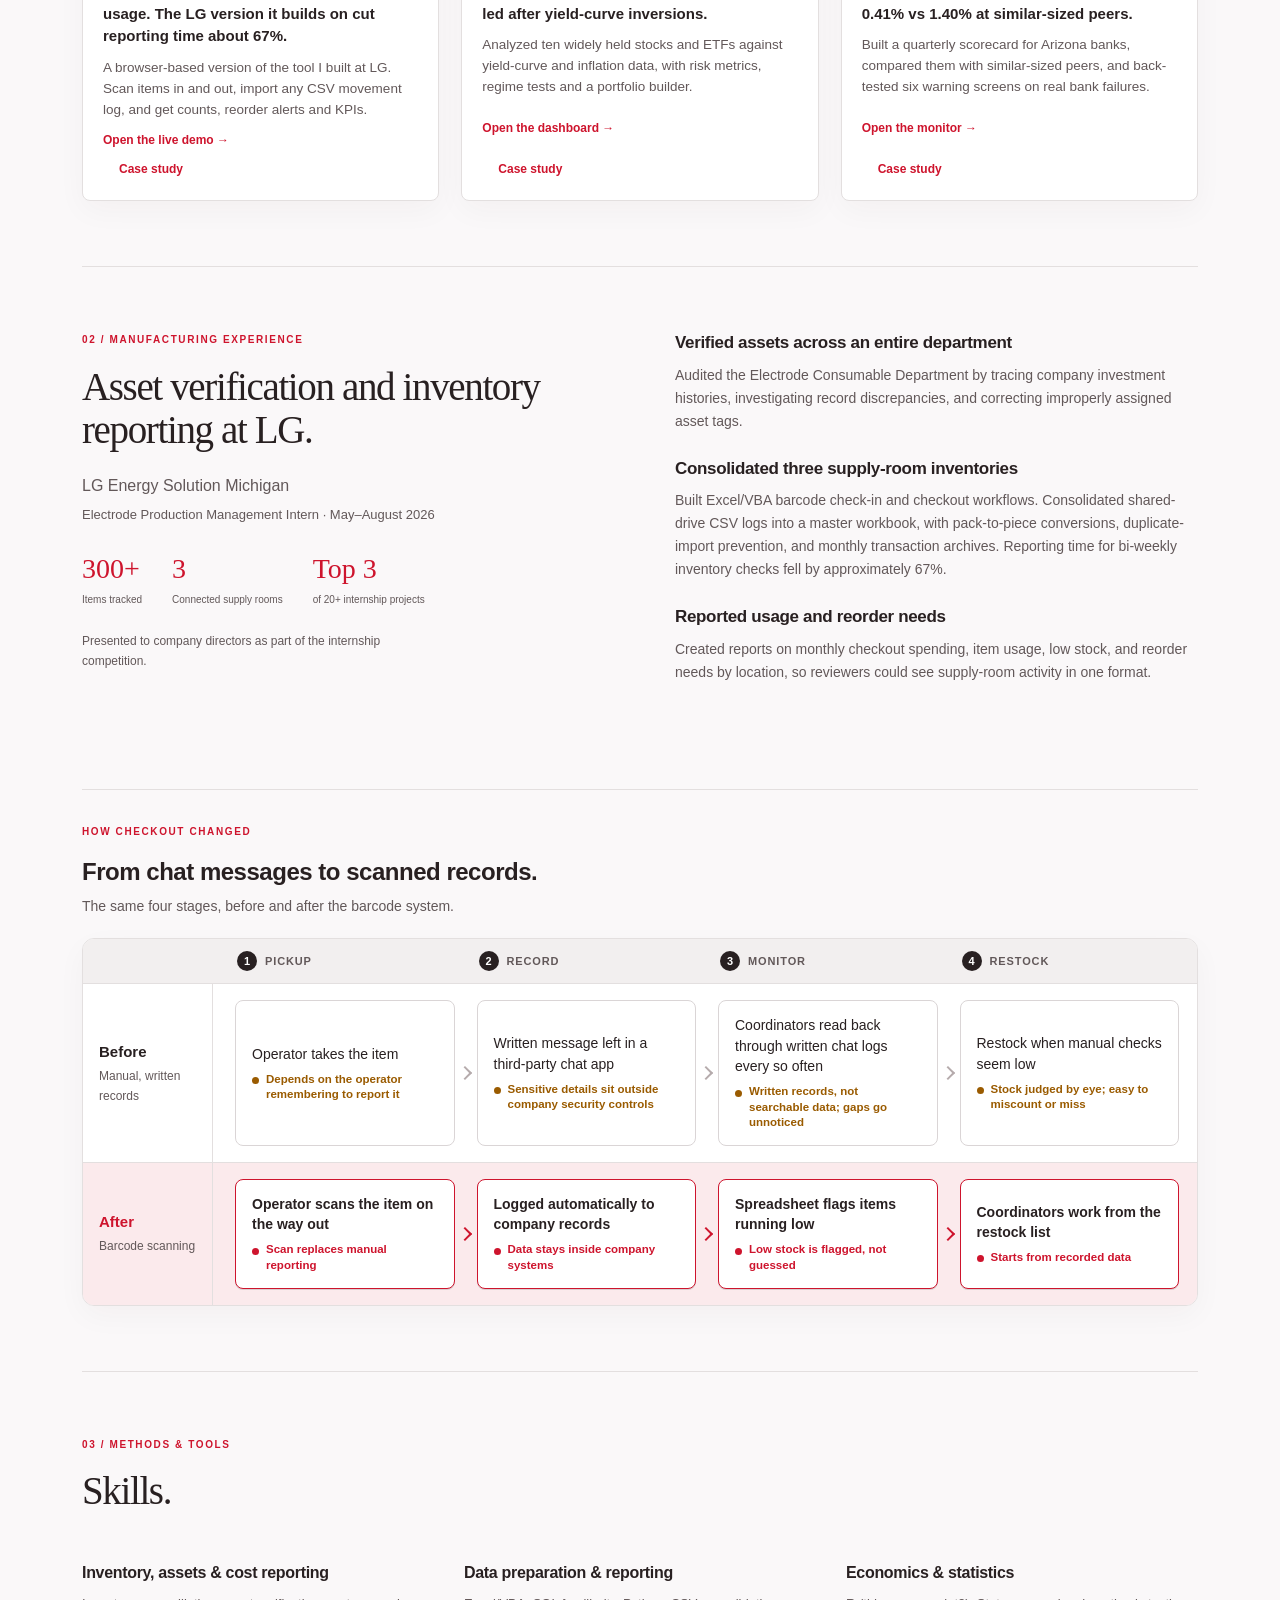
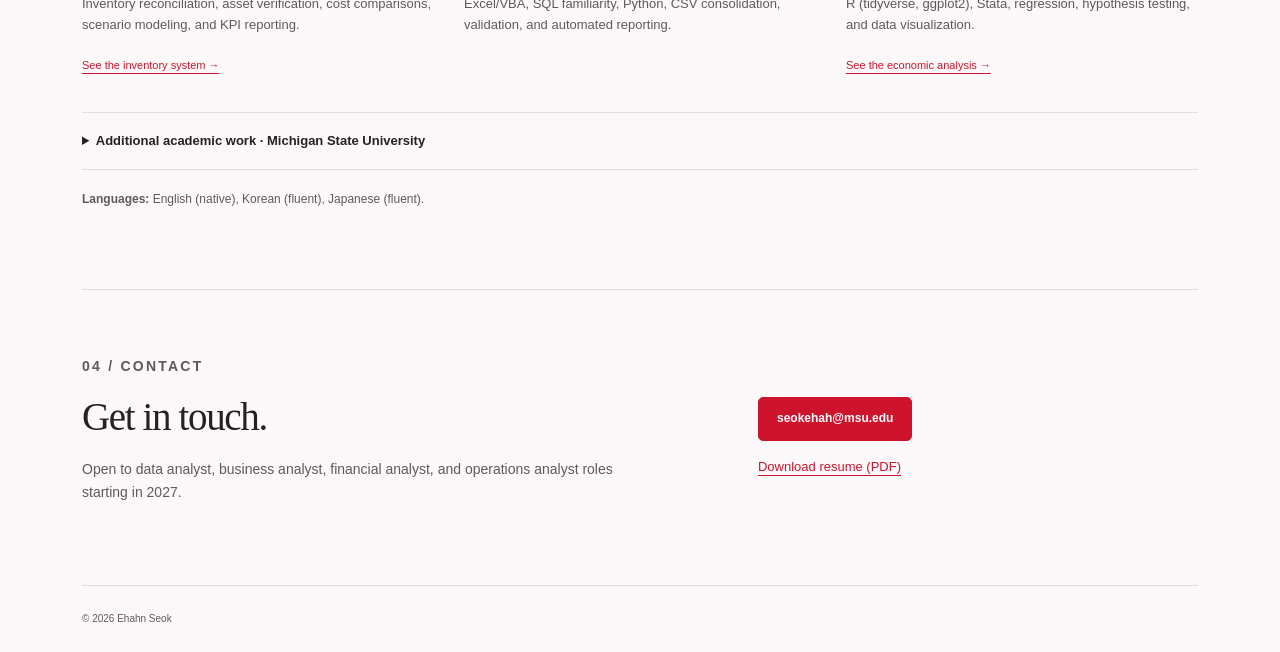
==== commit 66e0e8bb: "Match main portfolio exactly, in the original red theme Co-Authored-By: Claude Sonnet 5.5 <noreply@a" ====
--- a/index.html
+++ b/index.html
@@ -2,36 +2,33 @@
 <html lang="en">
 <head>
 <meta charset="utf-8"><meta name="viewport" content="width=device-width, initial-scale=1">
-<title>Ehahn Seok | Finance & Operations Analytics</title>
-<meta name="description" content="Ehahn Seok's manufacturing experience in inventory reporting and asset verification, supported by working asset-review tools, purchasing models, SQL, and economic research.">
-<meta property="og:title" content="Ehahn Seok | Finance & Operations Analytics"><meta property="og:description" content="Working models and documented analysis of costs, assets, and economic data.">
-<link rel="stylesheet" href="style.css?v=pf2"><script src="portfolio.js" defer></script>
-<link rel="icon" href="/favicon.ico?v=r3d2e46a3" type="image/x-icon">
-<link rel="icon" type="image/png" sizes="32x32" href="/favicon-32x32.png?v=r3d2e46a3">
-<link rel="icon" type="image/png" sizes="16x16" href="/favicon-16x16.png?v=r3d2e46a3">
-<link rel="apple-touch-icon" sizes="180x180" href="/apple-touch-icon.png?v=r3d2e46a3">
-<link rel="manifest" href="/site.webmanifest?v=r3d2e46a3">
-<meta name="theme-color" content="#c8102e">
+<title>Ehahn Seok | Data & Business Analytics</title>
+<meta name="description" content="Ehahn Seok’s data analysis portfolio: a barcode inventory reporting system, real public-data projects in SQL, Python and JavaScript, and documented economic research.">
+<meta property="og:title" content="Ehahn Seok | Data & Business Analytics"><meta property="og:description" content="Inventory systems, bank health monitoring and equity risk analysis built with Excel/VBA, Python, JavaScript and public data.">
+<link rel="stylesheet" href="style.css?v=pf10"><script src="findings.js?v=16" defer></script><script src="portfolio.js?v=13" defer></script>
+<link rel="icon" href="favicon.ico?v=g9c7u4w3" type="image/x-icon">
+<link rel="icon" type="image/png" sizes="32x32" href="favicon-32x32.png?v=g9c7u4w3">
+<link rel="icon" type="image/png" sizes="16x16" href="favicon-16x16.png?v=g9c7u4w3">
+<link rel="apple-touch-icon" sizes="180x180" href="apple-touch-icon.png?v=g9c7u4w3">
+<link rel="manifest" href="site.webmanifest?v=g9c7u4w3">
+<meta name="theme-color" content="#ce142d">
 </head><body>
 <a class="skip-link" href="#main">Skip to content</a>
-<header class="site-header"><a class="brand" href="#top">Ehahn Seok<span>Finance & operations analytics</span></a><nav aria-label="Main navigation"><a href="#results">Results</a><a href="#experience">Experience</a><a href="#projects">Selected work</a><a href="#contact">Contact</a></nav></header>
+<header class="site-header"><a class="brand" href="#top">Ehahn Seok<span>Data & business analytics</span></a><nav aria-label="Main navigation"><a href="#projects">Selected work</a><a href="#experience">Experience</a><a href="#skills">Skills</a><a href="#contact">Contact</a></nav></header>
 <main id="main"><div id="top"></div>
-<section class="hero"><div><p class="eyebrow">Inventory control · Asset verification · Operations analytics</p><h1>Inventory control and asset analysis for manufacturing operations.</h1><p class="lead">I’m Ehahn Seok, an economics senior at Michigan State University with a minor in quantitative data analysis, graduating in December 2026. At LG Energy Solution Michigan, I built a barcode inventory reporting system and audited asset records. My independent projects apply the same approach to asset review, purchasing data, and economic research.</p><ul class="chips" aria-label="Core tools"><li>Excel / VBA</li><li>SQL</li><li>Python</li><li>R &amp; Stata</li><li>Asset audits</li><li>Inventory control</li></ul><div class="cta"><a class="btn primary" href="#results">See the results <span aria-hidden="true">↓</span></a><a class="text-link" href="#experience">View my LG experience</a><a class="text-link" href="mailto:seokehah@msu.edu">Get in touch</a></div></div><aside class="profile"><figure class="portrait-fig"><img class="portrait" src="assets/ehahn-seok.png" width="403" height="597" alt="Portrait of Ehahn Seok in a dark suit and striped tie" decoding="async"><figcaption><strong>Ehahn Seok</strong></figcaption></figure><p class="eyebrow">Background</p><h2>Manufacturing operations experience.</h2><p>Asset verification and inventory control in a manufacturing plant: audited an entire department’s assets and built a barcode inventory system tracking 300+ items across three supply rooms, cutting reporting time by about 67%.</p><dl><div><dt>Education</dt><dd>B.S. Economics<br>Quantitative Data Analysis minor</dd></div><div><dt>Graduation</dt><dd>December 2026</dd></div><div><dt>Focus</dt><dd>Inventory, asset control & operations analysis</dd></div></dl></aside></section>
-<section id="results"><p class="eyebrow">Measured results</p><h2>Results at a glance.</h2><div class="result-grid"><a class="result-card" href="#experience"><span class="big">67%</span><span class="rc-label">Less reporting time for bi-weekly inventory checks</span><span class="rc-tag">Internship · LG Energy Solution · Excel / VBA</span><p>Barcode check-in and checkout workflows replaced manual consolidation across three supply rooms.</p><ul class="rc-stats"><li><b>300+</b> items tracked</li><li><b>3</b> supply rooms</li><li><b>Top 3</b> of 20+ internship projects</li></ul><span class="rc-more">See the LG work →</span></a><a class="result-card" href="projects/asset-analysis/"><span class="big">34%</span><span class="rc-label">Seattle equipment records flagged for review</span><span class="rc-tag">Independent project · Real public data · JavaScript</span><p>1,453 of 4,244 records triggered a rule, including 425 with missing or nonpositive recorded cost.</p><span class="rc-more">Read the case study →</span></a><a class="result-card" href="projects/purchasing/"><span class="big">2.7%</span><span class="rc-label">of purchasing spend sits in flagged lines</span><span class="rc-tag">Independent project · Real public data · SQL · Python</span><p>862 flagged lines carry $5.9M of $217.7M recorded spend, so a first review covers a small share of spend.</p><span class="rc-more">Read the case study →</span></a><a class="result-card" href="projects/macro-regimes/"><span class="big">120</span><span class="rc-label">months of S&amp;P 500 history tested against yield-curve regimes</span><span class="rc-tag">Independent project · Public FRED data · Python</span><p>Rebuilt weekly from four public data series. All inverted-curve months fall in one 2022–2024 stretch, so the result is context, not a trading rule.</p><span class="rc-more">Read the research →</span></a></div><p class="result-note">Seattle and California figures come from public government records, retrieved and documented in each case study. LG figures are from my internship; company files are confidential.</p></section>
-<section id="experience" class="experience"><div><p class="eyebrow">01 / Manufacturing experience</p><h2>Asset verification and inventory reporting at LG.</h2><p class="lead">LG Energy Solution Michigan<br><span class="muted">Electrode Production Management Intern · May–August 2026</span></p><div class="proof"><div><strong>300+</strong><span>Items tracked</span></div><div><strong>3</strong><span>Connected supply rooms</span></div><div><strong>Top 3</strong><span>of 20+ internship projects</span></div></div><p class="note experience-context">Presented to company directors as part of the internship competition.</p></div><div class="experience-details"><article><h3>Verified assets across an entire department</h3><p>Audited the Electrode Consumable Department by tracing company investment histories, investigating record discrepancies, and correcting improperly assigned asset tags.</p></article><article><h3>Consolidated three supply-room inventories</h3><p>Built Excel/VBA barcode check-in and checkout workflows. Consolidated shared-drive CSV logs into a master workbook, with pack-to-piece conversions, duplicate-import prevention, and monthly transaction archives. Reporting time for bi-weekly inventory checks fell by approximately 67%.</p></article><article><h3>Reported usage and reorder needs</h3><p>Created reports on monthly checkout spending, item usage, low stock, and reorder needs by location, so reviewers could see supply-room activity in one format.</p></article></div><div class="flow"><div class="flow-head"><p class="eyebrow">How checkout changed</p><h3>From chat messages to scanned records.</h3><p class="flow-sub">The same four stages, before and after the barcode system.</p></div><div class="pf"><div class="pf-head" aria-hidden="true"><span></span><span><b>1</b>Pickup</span><span><b>2</b>Record</span><span><b>3</b>Monitor</span><span><b>4</b>Restock</span></div><div class="pf-row before"><div class="pf-label"><strong>Before</strong><span>Manual, written records</span></div><div class="pf-cell"><span class="pf-stage">Pickup</span><p>Operator takes the item</p><small class="pf-risk">Depends on the operator remembering to report it</small></div><div class="pf-cell"><span class="pf-stage">Record</span><p>Written message left in a third-party chat app</p><small class="pf-risk">Sensitive details sit outside company security controls</small></div><div class="pf-cell"><span class="pf-stage">Monitor</span><p>Coordinators read back through written chat logs every so often</p><small class="pf-risk">Written records, not searchable data; gaps go unnoticed</small></div><div class="pf-cell"><span class="pf-stage">Restock</span><p>Restock when manual checks seem low</p><small class="pf-risk">Stock judged by eye; easy to miscount or miss</small></div></div><div class="pf-row after"><div class="pf-label"><strong>After</strong><span>Barcode scanning</span></div><div class="pf-cell"><span class="pf-stage">Pickup</span><p>Operator scans the item on the way out</p><small class="pf-good">Scan replaces manual reporting</small></div><div class="pf-cell"><span class="pf-stage">Record</span><p>Logged automatically to company records</p><small class="pf-good">Data stays inside company systems</small></div><div class="pf-cell"><span class="pf-stage">Monitor</span><p>Spreadsheet flags items running low</p><small class="pf-good">Low stock is flagged, not guessed</small></div><div class="pf-cell"><span class="pf-stage">Restock</span><p>Coordinators work from the restock list</p><small class="pf-good">Starts from recorded data</small></div></div></div></div></section>
-<section id="projects"><div class="section-heading"><div><p class="eyebrow">02 / Selected projects</p><h2>Independent projects.</h2></div></div>
-<article class="project featured"><div class="project-visual asset-visual"><div class="visual-heading"><span>Asset review workflow</span><span>Interactive prototype</span></div><div class="asset-example"><div><span>01</span><strong>Map the register</strong><small>Match IDs, dates, cost, and location</small></div><div><span>02</span><strong>Review the exceptions</strong><small>Find missing records and audit gaps</small></div><div><span>03</span><strong>Prioritize follow-up</strong><small>Export an asset-level review list</small></div></div><p class="data-label">Real Seattle equipment register · upload your own file too.</p></div><div class="project-copy"><div class="project-top"><span class="project-number">01</span><span class="badge">JavaScript · CSV / Excel</span></div><h3>Which assets need follow-up?</h3><p class="project-subtitle">Asset KPI Dashboard</p><p>Reviewed 4,244 public equipment records, checked recorded costs and planned replacement years, and exported records needing follow-up.</p><div class="finding"><span class="mini-label">Decision supported</span><p>Check missing or nonpositive recorded costs and validate planned replacement years before recommending capital expenditure.</p></div><div class="project-links"><a class="btn" href="projects/asset-analysis/">Read the case study</a><a href="asset-dashboard.html?source=seattle">Open the public data →</a></div></div></article>
-<div class="project-grid">
-<article class="project"><div class="project-visual purchasing-visual"><div class="visual-heading"><span>Recorded purchase amounts</span><span>California public records</span></div><div id="purchase-bars" class="preview-bars"><p>14,823 source lines · three industrial purchasing categories</p></div><div class="visual-note">Manufacturing components · electrical supplies · tools</div><p class="data-label">Real purchase orders · historical 2012–2015 extract</p></div><div class="project-copy"><div class="project-top"><span class="project-number">02</span><span class="badge">SQL · Excel · Python</span></div><h3>Which purchasing records need review?</h3><p class="project-subtitle">Industrial Purchasing & Transaction Controls</p><p>Analyzed real industrial purchase orders, supplier concentration, and transaction exceptions using source records.</p><div class="finding"><span class="mini-label">Finding</span><p id="purchasing-finding">Review candidates included repeated lines, missing dates, nonpositive amounts, and extended-cost differences.</p></div><div class="project-links"><a class="btn primary" href="projects/purchasing/">Read the case study</a><a href="projects/purchasing/data/public/purchase_records.csv" download>View the public records ↓</a></div></div></article>
-<article class="project"><div class="project-visual macro-visual"><div class="visual-heading"><span>S&P 500 month-end level</span><span>Public FRED data</span></div><div id="macro-chart" class="macro-chart"><p>View the full time series in the project.</p></div><p id="macro-period" class="data-label">Completed months only · price index, excluding dividends</p></div><div class="project-copy"><div class="project-top"><span class="project-number">03</span><span class="badge">Python · GitHub Actions</span></div><h3>Do market regimes change forward returns?</h3><p class="project-subtitle">Market Regimes and Forward Returns</p><p>Aligned four public data series, classified market regimes, and compared the following 12-month price returns.</p><div class="finding"><span class="mini-label">Finding & interpretation</span><p id="macro-finding">The S&amp;P 500 gained an average of 20.2% over the following year after inverted yield-curve months, compared with 12.0% after normal yield-curve months.</p></div><div class="project-links"><a class="btn" href="projects/macro-regimes/">View the research</a><a href="scripts/fetch_macro.py">Pipeline code</a></div></div></article>
-</div><div class="case-table"><h3>Case summary</h3><div class="summary-wrap"><table class="summary"><thead><tr><th>Work</th><th>Question</th><th>What I did</th><th>Result</th></tr></thead><tbody>
-<tr><td>LG inventory system</td><td>How can inventory reporting be made more efficient?</td><td>Built Excel/VBA barcode workflows and consolidated CSV logs into one master workbook.</td><td>Reporting time for bi-weekly checks fell about 67%; 300+ items tracked.</td></tr>
-<tr><td>Seattle asset review</td><td>How can asset records support better equipment management?</td><td>Mapped the register, validated cost and replacement-year fields, exported exceptions.</td><td>1,453 records flagged; 425 with missing or nonpositive cost.</td></tr>
-<tr><td>Purchasing controls</td><td>How can purchasing data improve spending oversight?</td><td>Wrote SQL and Python rules for repeated lines, bad dates, and nonpositive amounts.</td><td>862 flagged lines hold $5.9M (2.7%) of $217.7M recorded spend.</td></tr>
-<tr><td>Market regimes</td><td>How do economic conditions relate to market performance?</td><td>Built a weekly GitHub Actions pipeline on four FRED series (120 months).</td><td>Averages differ by regime, but the inverted-curve result rests on one episode.</td></tr>
-</tbody></table></div></div></section>
+<section class="hero"><div><p class="eyebrow">Data analysis · Reporting · Operations and finance</p><h1>Data analysis for operations and finance decisions.</h1><p class="lead">I’m Ehahn Seok, an economics senior at Michigan State University with a minor in quantitative data analysis, graduating in December 2026. At LG Energy Solution Michigan, I built a barcode inventory reporting system that cut reporting time for bi-weekly inventory checks by about 67%. My independent projects extend that work: a web version of the inventory system, and risk analysis of well-known stocks and ETFs using public data.</p><ul class="chips" aria-label="Core tools"><li>Excel / VBA</li><li>SQL</li><li>Python</li><li>R &amp; Stata</li><li>Data cleaning</li><li>KPI reporting</li></ul><div class="cta"><a class="btn primary" href="#projects">See the projects <span aria-hidden="true">↓</span></a><a class="text-link" href="#experience">View my LG experience</a><a class="text-link" href="mailto:seokehah@msu.edu">Get in touch</a></div></div><aside class="profile"><figure class="portrait-fig"><img class="portrait" src="assets/ehahn-seok.png" width="403" height="597" alt="Portrait of Ehahn Seok in a dark suit and striped tie" decoding="async"><figcaption><strong>Ehahn Seok</strong></figcaption></figure><p class="eyebrow">Background</p><h2>Analytics and operations experience.</h2><p>Built an Excel/VBA reporting system tracking 300+ items across three supply rooms, cutting reporting time by about 67%, and audited an entire department’s assets in a manufacturing plant.</p><dl><div><dt>Education</dt><dd>B.S. Economics<br>Quantitative Data Analysis minor</dd></div><div><dt>Graduation</dt><dd>December 2026</dd></div><div><dt>Focus</dt><dd>Data, finance & operations analysis</dd></div></dl></aside></section>
+<section id="projects"><div class="section-heading"><div><p class="eyebrow">01 / Selected projects</p><h2>Independent projects.</h2></div><p>Each one extends my LG work or my coursework, and each has its own case study.</p></div>
+<div class="pgrid">
+<article class="pcard"><a class="pvis inv-visual" href="inventory-system.html" aria-label="Open the inventory system demo"><div class="visual-heading"><span>Supply Room Inventory System</span><span>Working demo</span></div><div class="inv-kpis"><div><b>48</b><small>items</small></div><div><b>6</b><small>reorder</small></div><div><b>21</b><small>days cover</small></div></div><div class="inv-rows"><div><span>Nitrile gloves, M</span><i class="p ok">OK</i><em>34 d</em></div><div><span>Tape, 2 in</span><i class="p bad">Reorder</i><em>4 d</em></div></div></a>
+<div class="pbody"><span class="badge">JavaScript · Excel/VBA logic</span><h3>Supply room inventory system</h3><p class="presult">One app replaces separate workbooks and macros, with reorder points from measured usage. The LG version it builds on cut reporting time about 67%.</p><p class="pdesc">A browser-based version of the tool I built at LG. Scan items in and out, import any CSV movement log, and get counts, reorder alerts and KPIs.</p><a class="pmore" href="inventory-system.html">Open the live demo →</a> <a class="pmore" href="case-inventory.html" style="margin-left:16px">Case study</a></div></article>
+<article class="pcard"><a class="pvis macro-visual" href="equity-risk.html" aria-label="Open the equity risk dashboard"><div class="visual-heading"><span>Growth of $100, log scale</span><span>Public price data</span></div><div id="macro-chart" class="macro-chart"><p>View the full time series in the project.</p></div></a>
+<div class="pbody"><span class="badge">Python · JavaScript · GitHub Actions</span><h3>Equity risk and regimes</h3><p class="presult" id="eq-result">NVIDIA returned 36% a year with a 79% drawdown vs 11% and 51% for SPY; banks led after yield-curve inversions.</p><p class="pdesc">Analyzed ten widely held stocks and ETFs against yield-curve and inflation data, with risk metrics, regime tests and a portfolio builder.</p><a class="pmore" href="equity-risk.html">Open the dashboard →</a> <a class="pmore" href="case-equity.html" style="margin-left:16px">Case study</a></div></article>
+<article class="pcard"><a class="pvis bank-visual" href="bank-monitor.html" aria-label="Open the bank health monitor"><div class="visual-heading"><span>Arizona bank health monitor</span><span>FDIC call reports</span></div><div id="bank-viz" class="asset-example"><div><span>01</span><strong>Pull quarterly call reports</strong><small>Arizona banks, similar-sized peers, ten largest banks</small></div><div><span>02</span><strong>Screen on six measures</strong><small>Profitability, margin, equity, loans, deposits, bad loans</small></div></div></a>
+<div class="pbody"><span class="badge">Python · SQL · JavaScript</span><h3>Arizona bank health monitor</h3><p class="presult" id="bank-result">9 of 12 Arizona banks flagged; median ROA 0.58% vs 1.27% at the largest banks.</p><p class="pdesc">Built a quarterly scorecard for Arizona banks, compared them with similar-sized peers, and back-tested six warning screens on real bank failures.</p><a class="pmore" href="bank-monitor.html">Open the monitor →</a> <a class="pmore" href="case-bank.html" style="margin-left:16px">Case study</a></div></article>
+</div></section>
 
-<section id="skills"><div class="section-heading"><div><p class="eyebrow">03 / Methods & tools</p><h2>Skills.</h2></div></div><div class="skills"><article><h3>Inventory, assets & cost reporting</h3><p>Inventory reconciliation, asset verification, cost comparisons, scenario modeling, and KPI reporting.</p><a href="projects/purchasing/">See the financial tradeoffs →</a></article><article><h3>Data preparation & reporting</h3><p>Excel/VBA, SQL familiarity, Python, CSV consolidation, validation, and automated reporting.</p></article><article><h3>Economics & statistics</h3><p>R (tidyverse, ggplot2), Stata, regression, hypothesis testing, and data visualization.</p><a href="projects/macro-regimes/">See the economic analysis →</a></article></div>
+<section id="experience" class="experience"><div><p class="eyebrow">02 / Manufacturing experience</p><h2>Asset verification and inventory reporting at LG.</h2><p class="lead">LG Energy Solution Michigan<br><span class="muted">Electrode Production Management Intern · May–August 2026</span></p><div class="proof"><div><strong>300+</strong><span>Items tracked</span></div><div><strong>3</strong><span>Connected supply rooms</span></div><div><strong>Top 3</strong><span>of 20+ internship projects</span></div></div><p class="note experience-context">Presented to company directors as part of the internship competition.</p></div><div class="experience-details"><article><h3>Verified assets across an entire department</h3><p>Audited the Electrode Consumable Department by tracing company investment histories, investigating record discrepancies, and correcting improperly assigned asset tags.</p></article><article><h3>Consolidated three supply-room inventories</h3><p>Built Excel/VBA barcode check-in and checkout workflows. Consolidated shared-drive CSV logs into a master workbook, with pack-to-piece conversions, duplicate-import prevention, and monthly transaction archives. Reporting time for bi-weekly inventory checks fell by approximately 67%.</p></article><article><h3>Reported usage and reorder needs</h3><p>Created reports on monthly checkout spending, item usage, low stock, and reorder needs by location, so reviewers could see supply-room activity in one format.</p></article></div><div class="flow"><div class="flow-head"><p class="eyebrow">How checkout changed</p><h3>From chat messages to scanned records.</h3><p class="flow-sub">The same four stages, before and after the barcode system.</p></div><div class="pf"><div class="pf-head" aria-hidden="true"><span></span><span><b>1</b>Pickup</span><span><b>2</b>Record</span><span><b>3</b>Monitor</span><span><b>4</b>Restock</span></div><div class="pf-row before"><div class="pf-label"><strong>Before</strong><span>Manual, written records</span></div><div class="pf-cell"><span class="pf-stage">Pickup</span><p>Operator takes the item</p><small class="pf-risk">Depends on the operator remembering to report it</small></div><div class="pf-cell"><span class="pf-stage">Record</span><p>Written message left in a third-party chat app</p><small class="pf-risk">Sensitive details sit outside company security controls</small></div><div class="pf-cell"><span class="pf-stage">Monitor</span><p>Coordinators read back through written chat logs every so often</p><small class="pf-risk">Written records, not searchable data; gaps go unnoticed</small></div><div class="pf-cell"><span class="pf-stage">Restock</span><p>Restock when manual checks seem low</p><small class="pf-risk">Stock judged by eye; easy to miscount or miss</small></div></div><div class="pf-row after"><div class="pf-label"><strong>After</strong><span>Barcode scanning</span></div><div class="pf-cell"><span class="pf-stage">Pickup</span><p>Operator scans the item on the way out</p><small class="pf-good">Scan replaces manual reporting</small></div><div class="pf-cell"><span class="pf-stage">Record</span><p>Logged automatically to company records</p><small class="pf-good">Data stays inside company systems</small></div><div class="pf-cell"><span class="pf-stage">Monitor</span><p>Spreadsheet flags items running low</p><small class="pf-good">Low stock is flagged, not guessed</small></div><div class="pf-cell"><span class="pf-stage">Restock</span><p>Coordinators work from the restock list</p><small class="pf-good">Starts from recorded data</small></div></div></div></div></section>
+<section id="skills"><div class="section-heading"><div><p class="eyebrow">03 / Methods & tools</p><h2>Skills.</h2></div></div><div class="skills"><article><h3>Inventory, assets & cost reporting</h3><p>Inventory reconciliation, asset verification, cost comparisons, scenario modeling, and KPI reporting.</p><a href="inventory-system.html">See the inventory system →</a></article><article><h3>Data preparation & reporting</h3><p>Excel/VBA, SQL familiarity, Python, CSV consolidation, validation, and automated reporting.</p></article><article><h3>Economics & statistics</h3><p>R (tidyverse, ggplot2), Stata, regression, hypothesis testing, and data visualization.</p><a href="projects/macro-regimes/">See the economic analysis →</a></article></div>
 <details class="coursework"><summary>Additional academic work · Michigan State University</summary><div><p><strong>Ames housing:</strong> Compared regression specifications using living area, lot size, garage capacity, and variable transformations.</p><p><strong>Corporate hotel spending:</strong> Examined differences by corporate customer, room type, and weekday.</p><p><strong>ACS commuting:</strong> Reshaped state-level estimates and visualized driving-versus-transit commute-time gaps.</p><p>These coursework projects involved cleaning and restructuring large datasets in R and Stata.</p></div></details><p class="languages"><strong>Languages:</strong> English (native), Korean (fluent), Japanese (fluent).</p></section>
-<section id="contact" class="contact"><div><p class="eyebrow">04 / Contact</p><h2>Get in touch.</h2><p>Open to inventory and asset control, operations analysis, financial analyst, and business analyst opportunities starting in 2027.</p></div><div class="contact-links"><a class="btn primary" href="mailto:seokehah@msu.edu">seokehah@msu.edu</a><a href="resume.pdf">Download resume (PDF)</a></div></section>
+<section id="contact" class="contact"><div><p class="eyebrow">04 / Contact</p><h2>Get in touch.</h2><p>Open to data analyst, business analyst, financial analyst, and operations analyst roles starting in 2027.</p></div><div class="contact-links"><a class="btn primary" href="mailto:seokehah@msu.edu">seokehah@msu.edu</a><a href="resume.pdf">Download resume (PDF)</a></div></section>
 </main><footer><span>© 2026 Ehahn Seok</span></footer></body></html>
--- a/style.css
+++ b/style.css
@@ -1,9 +1,9 @@
-:root{--bg:#fbf8f8;--surface:#fff;--text:#2b1a1d;--muted:#6b5a5d;--border:#eadfe0;--accent:#c8102e;--soft:#fbeaec;--warm:#f3eeee;--orange:#9b522e;--shadow:0 10px 30px #3920240a;color-scheme:light}*{box-sizing:border-box}html{scroll-behavior:smooth;scroll-padding-top:95px}body{margin:0;background:var(--bg);color:var(--text);font:16px/1.65 -apple-system,BlinkMacSystemFont,'Segoe UI',Arial,sans-serif}a{color:var(--accent);text-underline-offset:4px}a:hover{text-decoration-thickness:2px}button,input,select{font:inherit}.site-header,main,footer{max-width:1180px;margin:auto;padding-left:32px;padding-right:32px}.site-header{display:flex;justify-content:space-between;align-items:center;gap:24px;padding-top:23px;padding-bottom:23px;border-bottom:1px solid var(--border)}.brand{font-weight:750;color:var(--text);text-decoration:none;font-size:19px}.brand span{display:block;font-size:11px;color:var(--muted);font-weight:500;letter-spacing:.04em}nav{display:flex;gap:25px}nav a{font-size:13px;text-decoration:none;color:var(--muted);font-weight:600}section{padding:65px 0;border-bottom:1px solid var(--border)}.hero{display:grid;grid-template-columns:1.5fr 1fr;gap:65px;align-items:center;padding-top:72px;padding-bottom:72px}.eyebrow{font-size:10px;letter-spacing:.16em;text-transform:uppercase;color:var(--accent);font-weight:750;margin:0 0 17px}h1,h2{font-family:Georgia,'Times New Roman',serif;font-weight:400;letter-spacing:-.035em;line-height:1.1}h1{font-size:clamp(37px,4.8vw,61px);margin:0 0 25px}h2{font-size:clamp(28px,3.3vw,39px);margin:0 0 20px}h3{font-size:23px;line-height:1.25;letter-spacing:-.02em;margin:0 0 10px}p{margin:0 0 15px}.lead{font-size:16px;color:var(--muted);line-height:1.75}.cta,.project-links{display:flex;gap:20px;align-items:center;flex-wrap:wrap;margin-top:27px}.btn{display:inline-block;padding:11px 18px;border:1px solid #d6b9bd;border-radius:5px;font-size:12px;font-weight:700;text-decoration:none;color:var(--accent);background:var(--surface)}.btn.primary{background:var(--accent);color:#fff;border-color:var(--accent)}.btn:hover{filter:brightness(.94);text-decoration:none}.text-link{font-size:13px;font-weight:650}.profile{background:var(--soft);padding:29px;border:1px solid var(--border);border-radius:7px}.profile h2{font-size:29px}.profile p{font-size:14px;color:var(--muted)}dl{margin:22px 0 0}dl div{display:grid;grid-template-columns:83px 1fr;padding:12px 0;border-top:1px solid #ecc4ca;font-size:12px}dt{color:var(--muted)}dd{margin:0;font-weight:550}.section-heading{display:flex;justify-content:space-between;align-items:end;gap:45px;margin-bottom:30px}.section-heading>p{font-size:13px;color:var(--muted);max-width:260px;margin-bottom:20px}.project{background:var(--surface);border:1px solid var(--border);border-radius:8px;overflow:hidden;box-shadow:var(--shadow)}.featured{display:grid;grid-template-columns:1fr 1.16fr;margin-bottom:25px}.project-copy{padding:30px}.project-copy>p{font-size:14px;color:var(--muted)}.project-top{display:flex;justify-content:space-between;align-items:center;gap:15px;margin-bottom:18px}.project-number{font:italic 18px Georgia;color:var(--accent)}.badge{font-size:10px;color:var(--muted);border:1px solid var(--border);border-radius:30px;padding:3px 9px}.project-subtitle{font-size:11px!important;font-weight:650;text-transform:uppercase;letter-spacing:.05em}.finding{border-left:2px solid var(--accent);padding:0 0 0 13px;margin:23px 0 19px}.mini-label{font-size:9px;font-weight:750;letter-spacing:.1em;text-transform:uppercase;color:var(--accent)}.finding p{font-size:14px;line-height:1.65;margin:5px 0 0}.decision{font-size:12px!important;line-height:1.65}.project-links{gap:17px;margin-top:23px}.project-links a:not(.btn){font-size:11px}.project-grid{display:grid;grid-template-columns:1fr 1fr;gap:25px}.project-visual{padding:27px;display:flex;flex-direction:column;justify-content:center;background:#fdf1f2;min-height:270px}.featured .project-visual{min-height:430px}.visual-heading{display:flex;justify-content:space-between;gap:15px;font-size:10px;font-weight:650;margin-bottom:30px}.visual-heading span:last-child{font-weight:400;color:var(--muted)}.data-label{font-size:10px;color:var(--muted);margin:18px 0 0;line-height:1.5}.visual-note{font-size:10px;font-weight:650;margin-top:28px}.preview-bar{margin:23px 0}.preview-bar-label{display:flex;justify-content:space-between;font-size:12px;margin-bottom:8px}.preview-track{height:22px;background:#f3d5d9;border-radius:2px;overflow:hidden}.preview-track i{display:block;height:100%;background:var(--accent)}.preview-bar:nth-child(2) i{background:#d98a94}.preview-bar:nth-child(3) i{background:#8f1d2c}.asset-visual{background:#f3eeee}.asset-example{display:grid;gap:18px}.asset-example>div{display:grid;grid-template-columns:32px 1fr;gap:0 10px}.asset-example span{grid-row:span 2;font-size:11px;border:1px solid #cdbfc1;border-radius:50%;width:29px;height:29px;text-align:center;line-height:27px}.asset-example strong{font-size:12px}.asset-example small{font-size:10px;color:var(--muted)}.macro-visual{background:#f1ecec}.macro-chart svg{width:100%;height:auto;display:block}.experience{display:grid;grid-template-columns:1fr 1fr;gap:70px}.proof{display:flex;gap:30px;margin-top:25px}.proof strong{display:block;font:28px Georgia;color:var(--accent)}.proof span{display:block;font-size:10px;color:var(--muted);margin-top:7px}.experience-details article{margin:0 0 25px}.experience-details h3{font-size:17px}.experience-details p{font-size:14px;color:var(--muted)}.experience-details .note{font-size:11px}.muted{font-size:13px;color:var(--muted)}.skills{display:grid;grid-template-columns:repeat(3,1fr);gap:30px}.skills h3{font-size:16px}.skills p{font-size:13px;color:var(--muted)}.skills a{font-size:11px}.coursework{margin-top:35px;border-top:1px solid var(--border);border-bottom:1px solid var(--border);padding:17px 0;font-size:13px}.coursework summary{cursor:pointer;font-weight:650}.coursework>div{padding-top:20px;max-width:850px;color:var(--muted)}.languages{margin-top:20px;font-size:12px;color:var(--muted)}.contact{display:grid;grid-template-columns:1.4fr 1fr;gap:60px;align-items:center}.contact p{max-width:560px;font-size:14px;color:var(--muted)}.contact-links{display:flex;flex-direction:column;align-items:flex-start;gap:15px}.contact-links>a:not(.btn){font-size:13px}footer{padding-top:25px;padding-bottom:25px;display:flex;justify-content:space-between;gap:20px;font-size:10px;color:var(--muted)}a:focus-visible,summary:focus-visible{outline:3px solid var(--orange);outline-offset:5px}.skip-link{position:absolute;left:20px;top:-70px;background:var(--surface);padding:10px;z-index:20}.skip-link:focus{top:5px}@media(prefers-reduced-motion:reduce){html{scroll-behavior:auto}}@media(max-width:850px){.hero{gap:28px;grid-template-columns:1.2fr 1fr}h1{font-size:43px}.profile{padding:20px}.project-copy,.project-visual{padding:23px}.experience{gap:35px}.proof{gap:18px}.featured .project-visual{min-height:390px}.visual-heading{flex-direction:column;gap:4px}}@media(max-width:650px){.site-header,main,footer{padding-left:20px;padding-right:20px}.site-header{align-items:flex-start;gap:12px}.brand{font-size:17px}.brand span{font-size:9px;max-width:150px}nav{gap:12px;padding-top:6px}nav a{font-size:10px}.hero,.featured,.project-grid,.experience,.contact{grid-template-columns:1fr}.hero{padding-top:45px;padding-bottom:45px;gap:30px}h1{font-size:43px;max-width:500px}.profile{padding:24px}.profile dl{display:grid;grid-template-columns:1fr 1fr;gap:0 20px}.profile dl div{display:block}.profile dt{font-size:10px;margin-bottom:4px}.section-heading{display:block}.section-heading>p{max-width:100%;margin:0}.skills{grid-template-columns:1fr;gap:25px}section{padding:45px 0}.featured .project-visual{min-height:280px}.project-copy{padding:25px}.experience{gap:30px}.contact{gap:20px}.proof{gap:30px}footer{display:block}footer span{display:block;margin:6px 0}}
+:root{--bg:#faf8f9;--surface:#fff;--text:#282021;--muted:#625859;--border:#e3dfdf;--accent:#ce142d;--soft:#fbeaec;--warm:#f1efef;--orange:#9b522e;--shadow:0 10px 30px #33222409;color-scheme:light}*{box-sizing:border-box}html{scroll-behavior:smooth;scroll-padding-top:95px}body{margin:0;background:var(--bg);color:var(--text);font:16px/1.65 -apple-system,BlinkMacSystemFont,'Segoe UI',Arial,sans-serif}a{color:var(--accent);text-underline-offset:4px}a:hover{text-decoration-thickness:2px}button,input,select{font:inherit}.site-header,main,footer{max-width:1180px;margin:auto;padding-left:32px;padding-right:32px}.site-header{display:flex;justify-content:space-between;align-items:center;gap:24px;padding-top:23px;padding-bottom:23px;border-bottom:1px solid var(--border)}.brand{font-weight:750;color:var(--text);text-decoration:none;font-size:19px}.brand span{display:block;font-size:11px;color:var(--muted);font-weight:500;letter-spacing:.04em}nav{display:flex;gap:25px}nav a{font-size:13px;text-decoration:none;color:var(--muted);font-weight:600}section{padding:65px 0;border-bottom:1px solid var(--border)}.hero{display:grid;grid-template-columns:1.5fr 1fr;gap:65px;align-items:center;padding-top:72px;padding-bottom:72px}.eyebrow{font-size:10px;letter-spacing:.16em;text-transform:uppercase;color:var(--accent);font-weight:750;margin:0 0 17px}h1,h2{font-family:Georgia,'Times New Roman',serif;font-weight:400;letter-spacing:-.035em;line-height:1.1}h1{font-size:clamp(37px,4.8vw,61px);margin:0 0 25px}h2{font-size:clamp(28px,3.3vw,39px);margin:0 0 20px}h3{font-size:23px;line-height:1.25;letter-spacing:-.02em;margin:0 0 10px}p{margin:0 0 15px}.lead{font-size:16px;color:var(--muted);line-height:1.75}.cta,.project-links{display:flex;gap:20px;align-items:center;flex-wrap:wrap;margin-top:27px}.btn{display:inline-block;padding:11px 18px;border:1px solid #cac2c3;border-radius:5px;font-size:12px;font-weight:700;text-decoration:none;color:var(--accent);background:var(--surface)}.btn.primary{background:var(--accent);color:#fff;border-color:var(--accent)}.btn:hover{filter:brightness(.94);text-decoration:none}.text-link{font-size:13px;font-weight:650}.profile{background:var(--soft);padding:29px;border:1px solid var(--border);border-radius:7px}.profile h2{font-size:29px}.profile p{font-size:14px;color:var(--muted)}dl{margin:22px 0 0}dl div{display:grid;grid-template-columns:83px 1fr;padding:12px 0;border-top:1px solid #d2c6c8;font-size:12px}dt{color:var(--muted)}dd{margin:0;font-weight:550}.section-heading{display:flex;justify-content:space-between;align-items:end;gap:45px;margin-bottom:30px}.section-heading>p{font-size:13px;color:var(--muted);max-width:260px;margin-bottom:20px}.project{background:var(--surface);border:1px solid var(--border);border-radius:8px;overflow:hidden;box-shadow:var(--shadow)}.featured{display:grid;grid-template-columns:1fr 1.16fr;margin-bottom:25px}.project-copy{padding:30px}.project-copy>p{font-size:14px;color:var(--muted)}.project-top{display:flex;justify-content:space-between;align-items:center;gap:15px;margin-bottom:18px}.project-number{font:italic 18px Georgia;color:var(--accent)}.badge{font-size:10px;color:var(--muted);border:1px solid var(--border);border-radius:30px;padding:3px 9px}.project-subtitle{font-size:11px!important;font-weight:650;text-transform:uppercase;letter-spacing:.05em}.finding{border-left:2px solid var(--accent);padding:0 0 0 13px;margin:23px 0 19px}.mini-label{font-size:9px;font-weight:750;letter-spacing:.1em;text-transform:uppercase;color:var(--accent)}.finding p{font-size:14px;line-height:1.65;margin:5px 0 0}.decision{font-size:12px!important;line-height:1.65}.project-links{gap:17px;margin-top:23px}.project-links a:not(.btn){font-size:11px}.project-grid{display:grid;grid-template-columns:1fr 1fr;gap:25px}.project-visual{padding:27px;display:flex;flex-direction:column;justify-content:center;background:#f4f1f1;min-height:270px}.featured .project-visual{min-height:430px}.visual-heading{display:flex;justify-content:space-between;gap:15px;font-size:10px;font-weight:650;margin-bottom:30px}.visual-heading span:last-child{font-weight:400;color:var(--muted)}.data-label{font-size:10px;color:var(--muted);margin:18px 0 0;line-height:1.5}.visual-note{font-size:10px;font-weight:650;margin-top:28px}.preview-bar{margin:23px 0}.preview-bar-label{display:flex;justify-content:space-between;font-size:12px;margin-bottom:8px}.preview-track{height:22px;background:#e1d8d9;border-radius:2px;overflow:hidden}.preview-track i{display:block;height:100%;background:var(--accent)}.preview-bar:nth-child(2) i{background:#9c8689}.preview-bar:nth-child(3) i{background:#b31227}.asset-visual{background:#f1efef}.asset-example{display:grid;gap:18px}.asset-example>div{display:grid;grid-template-columns:32px 1fr;gap:0 10px}.asset-example span{grid-row:span 2;font-size:11px;border:1px solid #cbc5c6;border-radius:50%;width:29px;height:29px;text-align:center;line-height:27px}.asset-example strong{font-size:12px}.asset-example small{font-size:10px;color:var(--muted)}.macro-visual{background:#efeded}.macro-chart svg{width:100%;height:auto;display:block}.experience{display:grid;grid-template-columns:1fr 1fr;gap:70px}.proof{display:flex;gap:30px;margin-top:25px}.proof strong{display:block;font:28px Georgia;color:var(--accent)}.proof span{display:block;font-size:10px;color:var(--muted);margin-top:7px}.experience-details article{margin:0 0 25px}.experience-details h3{font-size:17px}.experience-details p{font-size:14px;color:var(--muted)}.experience-details .note{font-size:11px}.muted{font-size:13px;color:var(--muted)}.skills{display:grid;grid-template-columns:repeat(3,1fr);gap:30px}.skills h3{font-size:16px}.skills p{font-size:13px;color:var(--muted)}.skills a{font-size:11px}.coursework{margin-top:35px;border-top:1px solid var(--border);border-bottom:1px solid var(--border);padding:17px 0;font-size:13px}.coursework summary{cursor:pointer;font-weight:650}.coursework>div{padding-top:20px;max-width:850px;color:var(--muted)}.languages{margin-top:20px;font-size:12px;color:var(--muted)}.contact{display:grid;grid-template-columns:1.4fr 1fr;gap:60px;align-items:center}.contact p{max-width:560px;font-size:14px;color:var(--muted)}.contact-links{display:flex;flex-direction:column;align-items:flex-start;gap:15px}.contact-links>a:not(.btn){font-size:13px}footer{padding-top:25px;padding-bottom:25px;display:flex;justify-content:space-between;gap:20px;font-size:10px;color:var(--muted)}a:focus-visible,summary:focus-visible{outline:3px solid var(--orange);outline-offset:5px}.skip-link{position:absolute;left:20px;top:-70px;background:var(--surface);padding:10px;z-index:20}.skip-link:focus{top:5px}@media(prefers-reduced-motion:reduce){html{scroll-behavior:auto}}@media(max-width:850px){.hero{gap:28px;grid-template-columns:1.2fr 1fr}h1{font-size:43px}.profile{padding:20px}.project-copy,.project-visual{padding:23px}.experience{gap:35px}.proof{gap:18px}.featured .project-visual{min-height:390px}.visual-heading{flex-direction:column;gap:4px}}@media(max-width:650px){.site-header,main,footer{padding-left:20px;padding-right:20px}.site-header{align-items:flex-start;gap:12px}.brand{font-size:17px}.brand span{font-size:9px;max-width:150px}nav{gap:12px;padding-top:6px}nav a{font-size:10px}.hero,.featured,.project-grid,.experience,.contact{grid-template-columns:1fr}.hero{padding-top:45px;padding-bottom:45px;gap:30px}h1{font-size:43px;max-width:500px}.profile{padding:24px}.profile dl{display:grid;grid-template-columns:1fr 1fr;gap:0 20px}.profile dl div{display:block}.profile dt{font-size:10px;margin-bottom:4px}.section-heading{display:block}.section-heading>p{max-width:100%;margin:0}.skills{grid-template-columns:1fr;gap:25px}section{padding:45px 0}.featured .project-visual{min-height:280px}.project-copy{padding:25px}.experience{gap:30px}.contact{gap:20px}.proof{gap:30px}footer{display:block}footer span{display:block;margin:6px 0}}
 
 .experience-context{font-size:12px;line-height:1.65;color:var(--muted);margin-top:24px;max-width:340px}
 
 
-.chips{display:flex;flex-wrap:wrap;gap:8px;margin:22px 0 0;padding:0;list-style:none}.chips li{font-size:11px;font-weight:650;color:var(--accent);background:var(--soft);border:1px solid #f0c9ce;border-radius:30px;padding:4px 11px}
+.chips{display:flex;flex-wrap:wrap;gap:8px;margin:22px 0 0;padding:0;list-style:none}.chips li{font-size:11px;font-weight:650;color:var(--accent);background:var(--soft);border:1px solid #d9cdcf;border-radius:30px;padding:4px 11px}
 .result-intro{max-width:620px;font-size:14px;color:var(--muted)}
 .result-grid{display:grid;grid-template-columns:repeat(2,1fr);gap:20px;margin-top:28px}
 .result-card{display:flex;flex-direction:column;background:var(--surface);border:1px solid var(--border);border-radius:8px;padding:24px;text-decoration:none;color:var(--text);box-shadow:var(--shadow);transition:transform .15s,border-color .15s}
@@ -24,7 +24,7 @@
 .kf{background:var(--surface);border:1px solid var(--border);border-left:3px solid var(--accent);border-radius:6px;padding:20px}
 .kf strong{display:block;font:400 clamp(32px,3.6vw,44px)/1.05 Georgia,'Times New Roman',serif;color:var(--accent);letter-spacing:-.03em}
 .kf span{display:block;font-weight:700;font-size:14px;margin:8px 0 4px}.kf p{font-size:13px;color:var(--muted);margin:0}
-.open-item{margin-top:18px;font-size:13px;border:1px dashed #cdbfc1;border-radius:6px;padding:14px 16px;color:var(--muted)}.open-item strong{color:var(--text)}
+.open-item{margin-top:18px;font-size:13px;border:1px dashed #cbc5c6;border-radius:6px;padding:14px 16px;color:var(--muted)}.open-item strong{color:var(--text)}
 @media(max-width:850px){.result-grid{grid-template-columns:1fr 1fr}}
 @media(max-width:760px){.key-findings .kf-grid{grid-template-columns:1fr}}
 @media(max-width:560px){.result-grid{grid-template-columns:1fr}}
@@ -40,7 +40,7 @@
 .flow-lane ol{list-style:none;margin:0;padding:0;display:grid;gap:10px;flex:1}
 .flow-lane li{display:flex;gap:12px;align-items:flex-start;font-size:14px;line-height:1.45;position:relative}
 .flow-lane li:not(:last-child)::after{content:"";position:absolute;left:11px;top:26px;bottom:-12px;border-left:2px dotted var(--border)}
-.flow-lane.after li:not(:last-child)::after{border-color:#e7a9b1}
+.flow-lane.after li:not(:last-child)::after{border-color:#ac9699}
 .fs-n{flex:none;width:24px;height:24px;border-radius:50%;background:var(--border);color:var(--text);font-size:12px;font-weight:700;display:flex;align-items:center;justify-content:center}
 .flow-lane.after .fs-n{background:var(--accent);color:#fff}
 .flow-end{margin:16px 0 0;padding-top:12px;border-top:1px solid var(--border);font-size:12.5px;color:var(--muted)}
@@ -52,11 +52,11 @@
 .swim-wrap{overflow-x:auto;margin-bottom:18px;border:1px solid var(--border);border-radius:10px;background:var(--surface);padding:10px 12px 8px;-webkit-overflow-scrolling:touch}
 .swim{display:block;width:100%;min-width:720px;height:auto;font-family:inherit}
 .sw-title{font-size:12px;font-weight:700;letter-spacing:.1em;fill:var(--muted)}.swim.after .sw-title{fill:var(--accent)}
-.sw-row.r0{fill:#f6f1f1}.sw-row.r1{fill:#fbf8f8}
+.sw-row.r0{fill:#f2efef}.sw-row.r1{fill:#faf8f9}
 .sw-rl{font-size:12px;font-weight:700;fill:var(--muted);text-transform:uppercase;letter-spacing:.04em}
-.sw-box{fill:#fff;stroke:#cdbfc1;stroke-width:1.4}.sw-box.warn{fill:#fff;stroke:#9a5b00;stroke-dasharray:4 3}.sw-box.good{fill:var(--soft);stroke:var(--accent)}
+.sw-box{fill:#fff;stroke:#cbc5c6;stroke-width:1.4}.sw-box.warn{fill:#fff;stroke:#9a5b00;stroke-dasharray:4 3}.sw-box.good{fill:var(--soft);stroke:var(--accent)}
 .sw-t{font-size:12.5px;fill:var(--text)}.sw-t.good{font-weight:600}
-.sw-edge{fill:none;stroke:#8a7b7e;stroke-width:1.6}.swim.after .sw-edge{stroke:var(--accent)}.sw-head{fill:#8a7b7e}.swim.after .sw-head{fill:var(--accent)}
+.sw-edge{fill:none;stroke:#827a7b;stroke-width:1.6}.swim.after .sw-edge{stroke:var(--accent)}.sw-head{fill:#827a7b}.swim.after .sw-head{fill:var(--accent)}
 
 .flow{min-width:0;max-width:100%}.swim-wrap{max-width:100%}
 .flow-hint{display:none;margin:-8px 0 12px;font-size:12px;color:var(--accent);font-weight:600}@media(max-width:760px){.flow-hint{display:block}}
@@ -65,31 +65,31 @@
 .fc{background:var(--surface);border:1px solid var(--border);border-radius:10px;padding:22px;box-shadow:var(--shadow);display:flex;flex-direction:column}
 .fc.after{border-color:var(--accent);background:var(--soft)}
 .fc h4{margin:0 0 16px;font-size:17px}.fc.after .flow-tag{color:var(--accent)}
-.fc-box{display:flex;flex-direction:column;gap:2px;background:#fff;border:1.4px solid #cdbfc1;border-radius:8px;padding:10px 14px;font-size:14px;line-height:1.4;text-align:left}
+.fc-box{display:flex;flex-direction:column;gap:2px;background:#fff;border:1.4px solid #cbc5c6;border-radius:8px;padding:10px 14px;font-size:14px;line-height:1.4;text-align:left}
 .fc-box.good{border-color:var(--accent)}
 .fc-box.decision{border-style:dashed;border-color:#9a5b00}.fc-box small{font-size:12px;color:var(--muted)}
 .fc-role{font-size:10.5px;font-weight:700;letter-spacing:.08em;text-transform:uppercase;color:var(--muted)}.fc.after .fc-role{color:var(--accent)}
-.fc-arrow{align-self:center;color:#8a7b7e;font-size:18px;line-height:1.5}.fc.after .fc-arrow{color:var(--accent)}
+.fc-arrow{align-self:center;color:#827a7b;font-size:18px;line-height:1.5}.fc.after .fc-arrow{color:var(--accent)}
 .fc .flow-end{margin-top:auto;padding-top:12px}
 @media(max-width:760px){.fc-grid{grid-template-columns:1fr}}
 .fc>div:last-of-type{margin-bottom:16px}
 
 .pf{background:var(--surface);border:1px solid var(--border);border-radius:12px;box-shadow:var(--shadow);overflow:hidden}
 .pf-head,.pf-row{display:grid;grid-template-columns:130px repeat(4,1fr);align-items:stretch}
-.pf-head{background:#f6f1f1;border-bottom:1px solid var(--border);font-size:11px;font-weight:700;letter-spacing:.08em;text-transform:uppercase;color:var(--muted)}
+.pf-head{background:#f2efef;border-bottom:1px solid var(--border);font-size:11px;font-weight:700;letter-spacing:.08em;text-transform:uppercase;color:var(--muted)}
 .pf-head span{padding:12px 16px;display:flex;align-items:center;gap:8px}.pf-head b{display:inline-flex;width:20px;height:20px;border-radius:50%;background:var(--text);color:#fff;font-size:11px;align-items:center;justify-content:center;letter-spacing:0}
 .pf-row+.pf-row{border-top:1px solid var(--border)}
 .pf-label{padding:20px 16px;display:flex;flex-direction:column;justify-content:center;gap:2px;border-right:1px solid var(--border)}
 .pf-label strong{font-size:15px}.pf-label span{font-size:12px;color:var(--muted)}
 .pf-row.after{background:var(--soft)}.pf-row.after .pf-label strong{color:var(--accent)}
 .pf-cell{position:relative;padding:20px 22px 20px 16px;display:flex;flex-direction:column;gap:10px}
-.pf-cell:not(:last-child)::after{content:"";position:absolute;right:-1px;top:50%;width:10px;height:10px;border-top:2px solid #b9a8ab;border-right:2px solid #b9a8ab;transform:translate(50%,-50%) rotate(45deg);background:inherit;z-index:1}
+.pf-cell:not(:last-child)::after{content:"";position:absolute;right:-1px;top:50%;width:10px;height:10px;border-top:2px solid #b5abac;border-right:2px solid #b5abac;transform:translate(50%,-50%) rotate(45deg);background:inherit;z-index:1}
 .pf-row.after .pf-cell:not(:last-child)::after{border-color:var(--accent)}
 .pf-i{width:26px;height:26px;color:var(--muted)}.pf-row.after .pf-i{color:var(--accent)}
 .pf-cell p{margin:0;font-size:13.5px;line-height:1.45}.pf-row.after .pf-cell p{font-weight:600}
 .pf-stage{display:none;font-size:10.5px;font-weight:700;letter-spacing:.08em;text-transform:uppercase;color:var(--muted)}
 .pf-strip{list-style:none;margin:14px 0 0;padding:0;display:flex;flex-wrap:wrap;gap:8px}
-.pf-strip li{font-size:12.5px;font-weight:600;color:var(--accent);background:var(--soft);border:1px solid #f0c9ce;border-radius:999px;padding:6px 14px}
+.pf-strip li{font-size:12.5px;font-weight:600;color:var(--accent);background:var(--soft);border:1px solid #d9cdcf;border-radius:999px;padding:6px 14px}
 @media(max-width:850px){.pf-head{display:none}.pf-row{grid-template-columns:1fr 1fr}.pf-label{grid-column:1/-1;border-right:0;border-bottom:1px solid var(--border);padding:14px 16px}.pf-stage{display:block}.pf-cell:not(:last-child)::after{display:none}}
 @media(max-width:520px){.pf-row{grid-template-columns:1fr}}
 @media(max-width:520px){.pf-cell{display:grid;grid-template-columns:26px 1fr;column-gap:12px;row-gap:4px;align-items:center;padding:14px 16px}.pf-stage{grid-column:1/-1}}
@@ -101,8 +101,8 @@
 .pf-head,.pf-row{column-gap:22px;padding-right:18px}
 .pf-head span:first-child{padding:0}
 .pf-head span{padding-left:2px}
-.pf-cell{margin:16px 0;padding:14px 16px;background:#fff;border:1px solid #d9cdcf;border-radius:8px;justify-content:center;min-height:76px}
-.pf-row.after .pf-cell{border-color:var(--accent);box-shadow:0 1px 0 #f0c9ce}
+.pf-cell{margin:16px 0;padding:14px 16px;background:#fff;border:1px solid #dad5d6;border-radius:8px;justify-content:center;min-height:76px}
+.pf-row.after .pf-cell{border-color:var(--accent);box-shadow:0 1px 0 #d9cdcf}
 .pf-cell:not(:last-child)::after{right:-16px;width:8px;height:8px;background:none;transform:translate(0,-50%) rotate(45deg)}
 .pf-stage{display:none}
 @media(max-width:850px){.pf-row{padding:0 14px 14px;grid-template-columns:1fr 1fr;column-gap:12px;row-gap:0}.pf-label{margin:0 -14px 14px}.pf-cell{margin:0 0 12px}.pf-stage{display:block}.pf-cell:not(:last-child)::after{display:none}}
@@ -119,3 +119,65 @@
 .portrait-fig .portrait{width:100%;max-width:210px;height:auto;aspect-ratio:4/5;border-radius:8px;object-fit:cover;object-position:50% 15%;margin:0}
 .portrait-fig figcaption{display:flex;flex-direction:column;margin-top:10px;font-size:13px;color:var(--muted);line-height:1.4}
 .portrait-fig figcaption strong{color:var(--text);font-size:14px}
+
+.rc-viz{margin:2px 0 16px;display:grid;gap:10px}
+.viz-lab{display:flex;justify-content:space-between;gap:10px;font-size:12px;color:var(--muted);margin-bottom:4px}.viz-lab b{color:var(--text);font-weight:700}
+.viz-track{height:12px;background:#e9e5e5;border-radius:999px;overflow:hidden;display:flex}
+.viz-track i{display:block;height:100%;width:var(--w);background:#ac9699;transform-origin:left;transition:transform .9s cubic-bezier(.2,.7,.2,1)}
+.viz-track i.hi{background:var(--accent)}.viz-track i.gray{background:#c0b9ba}
+.viz-track.seg{height:14px}
+.rc-viz:not(.in) .viz-track i{transform:scaleX(0)}
+.viz-legend{display:flex;flex-wrap:wrap;gap:4px 14px;font-size:11.5px;color:var(--muted)}.viz-legend span{display:inline-flex;align-items:center;gap:6px}.viz-legend em{font-style:normal}
+.viz-legend u{width:10px;height:10px;border-radius:2px;background:#ac9699;display:inline-block}.viz-legend u.hi{background:var(--accent)}
+.months{display:grid;grid-template-columns:repeat(40,1fr);gap:2px}
+.months i{aspect-ratio:1;border-radius:2px;background:#d9d2d3;display:block}.months i.inv{background:var(--accent)}
+.rc-viz:not(.in) .months i{opacity:0}.months i{transition:opacity .5s ease;transition-delay:calc(var(--i)*8ms)}
+@media(prefers-reduced-motion:reduce){.viz-track i,.months i{transition:none!important}.rc-viz:not(.in) .viz-track i{transform:none}.rc-viz:not(.in) .months i{opacity:1}}
+
+.months{gap:1px}.months i{aspect-ratio:auto;height:22px;border-radius:1px}
+.months-ends{display:flex;justify-content:space-between;font-size:11px;color:var(--muted);margin-top:-6px}
+
+.scale-strip{display:grid;grid-template-columns:repeat(4,1fr);margin-top:24px;background:var(--accent);color:#fff;border-radius:8px;overflow:hidden}
+.scale-strip div{padding:20px 22px;border-left:1px solid rgba(255,255,255,.18)}
+.scale-strip div:first-child{border-left:0}
+.scale-strip b{display:block;font:400 clamp(26px,3.2vw,38px)/1.05 Georgia,'Times New Roman',serif;letter-spacing:-.02em}
+.scale-strip span{display:block;margin-top:6px;font-size:12px;opacity:.85;line-height:1.35}
+.rc-shot{margin:0 0 14px;border:1px solid var(--border);border-radius:6px;overflow:hidden;background:#fff}
+.rc-shot img{display:block;width:100%;height:auto}
+@media(max-width:700px){.scale-strip{grid-template-columns:1fr 1fr}.scale-strip div:nth-child(3){border-left:0}.scale-strip div:nth-child(n+3){border-top:1px solid rgba(255,255,255,.18)}}
+.rc-list{list-style:none;margin:10px 0 0;padding:0;font-size:14px;color:var(--muted);line-height:1.5}.rc-list li{padding-left:16px;position:relative;margin:0 0 7px}.rc-list li:before{content:"";position:absolute;left:0;top:.62em;width:6px;height:6px;border-radius:50%;background:var(--accent)}.rc-list b{color:var(--text)}
+
+.inv-visual{background:#f4efe4}
+.inv-kpis{display:grid;grid-template-columns:repeat(3,1fr);gap:10px;margin:6px 0 14px}.inv-kpis div{background:#fff;border:1px solid #e6dcc3;border-top:3px solid #9b6a12;border-radius:6px;padding:10px 12px}.inv-kpis b{display:block;font:400 26px/1.1 Georgia,serif}.inv-kpis small{font-size:11px;color:var(--muted)}
+.inv-rows{background:#fff;border:1px solid #e6dcc3;border-radius:6px}.inv-rows div{display:grid;grid-template-columns:1fr auto 44px;gap:10px;align-items:center;padding:9px 12px;font-size:12px;border-bottom:1px solid #eee6d2}.inv-rows div:last-child{border:0}.inv-rows em{font-style:normal;text-align:right;color:var(--muted)}
+.inv-rows .p{font-style:normal;font-weight:700;font-size:10px;padding:2px 9px;border-radius:99px}.inv-rows .ok{background:#eee6e7;color:#ce142d}.inv-rows .warn{background:#f6edd6;color:#9b6a12}.inv-rows .bad{background:#f6e3dc;color:#a2442a}
+.macro-visual{background:#e9eff3}
+
+.kf{margin:0;padding:0;list-style:none;display:grid;gap:12px}.kf li{border-left:3px solid var(--accent);padding:2px 0 2px 14px;font-size:15px;line-height:1.55}.kf b{font-weight:700}
+
+.bk-rows{display:grid;gap:0;background:#fff;border:1px solid var(--border);border-radius:6px;margin-top:6px}.bk-rows>div{display:grid;grid-template-columns:minmax(0,1fr) 54px;gap:8px;align-items:center;padding:9px 12px;border-bottom:1px solid var(--border);font-size:12px}.bk-rows>div:last-child{border:0}.bk-rows b{font-weight:600;display:block;overflow:hidden;text-overflow:ellipsis;white-space:nowrap}.bk-rows em{font-style:normal;text-align:right;color:var(--muted);font-variant-numeric:tabular-nums}.bk-chips{display:flex;gap:4px;flex-wrap:wrap;margin-top:3px}.bk-chips i{font-style:normal;font-size:10px;font-weight:700;padding:1px 7px;border-radius:99px;background:#f6e3dc;color:#a2442a}.bk-chips i.ok{background:#eee6e7;color:#ce142d}
+.bk-head{display:flex;gap:10px;margin:6px 0 0;font-size:11px;color:var(--muted)}
+.scale-strip{background:var(--surface);color:var(--text);border:1px solid var(--border);box-shadow:var(--shadow);margin-top:22px}
+.scale-strip div{padding:16px 22px;border-left:1px solid var(--border)}
+.scale-strip div:first-child{border-left:0}
+.scale-strip b{color:var(--accent);font-size:clamp(24px,2.6vw,30px)}
+.scale-strip span{opacity:1;color:var(--muted);margin-top:4px}
+.scale-strip div:nth-child(n+3){border-top:1px solid var(--border)}
+@media(min-width:900px){.scale-strip{grid-template-columns:repeat(4,1fr)}.scale-strip div:nth-child(3){border-left:1px solid var(--border)}.scale-strip div:nth-child(n+3){border-top:0}}
+
+.pgrid{display:grid;grid-template-columns:repeat(3,minmax(0,1fr));gap:22px}
+.pcard{display:flex;flex-direction:column;background:var(--surface);border:1px solid var(--border);border-radius:8px;overflow:hidden;box-shadow:var(--shadow);transition:transform .15s,border-color .15s}
+.pcard:hover{transform:translateY(-3px);border-color:var(--accent)}
+.pvis{display:block;height:270px;overflow:hidden;padding:16px 18px;text-decoration:none;color:var(--text);border-bottom:1px solid var(--border)}
+.pvis.bank-visual{background:#f1efef}
+.pvis .macro-chart svg{width:100%;height:auto;display:block}
+.pvis .asset-example{display:grid;gap:12px;margin-top:10px}
+.pvis .bk-rows{margin-top:6px}
+.pbody{display:flex;flex-direction:column;gap:10px;padding:20px;flex:1}
+.pbody h3{font-size:20px;margin:0}
+.presult{font-weight:650;font-size:15px;line-height:1.5;margin:0;color:var(--text)}
+.pdesc{font-size:13.5px;color:var(--muted);margin:0;line-height:1.55}
+.pmore{margin-top:auto;font-size:12px;font-weight:700;color:var(--accent);text-decoration:none}
+.pmore:hover{text-decoration:underline}
+.pbody .badge{align-self:flex-start}
+@media(max-width:1000px){.pgrid{grid-template-columns:minmax(0,1fr)}.pvis{height:auto;min-height:220px}}
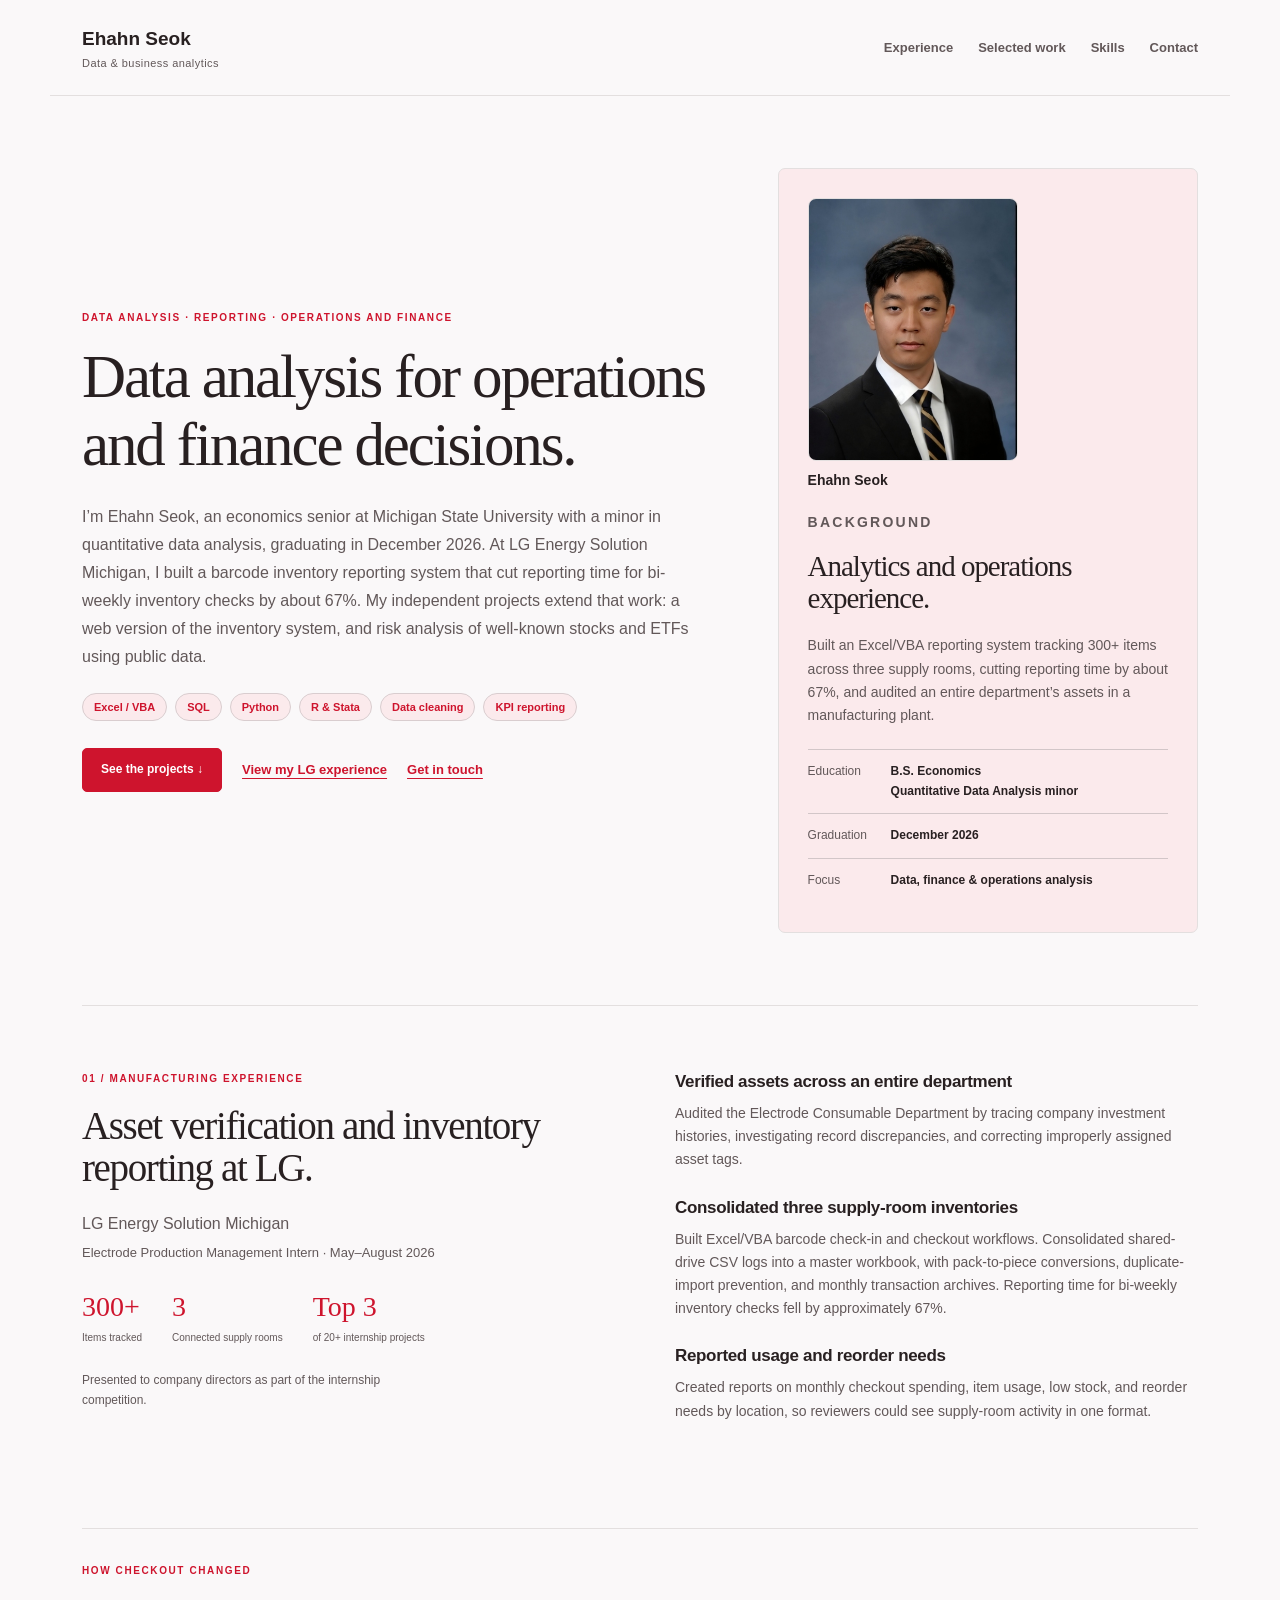
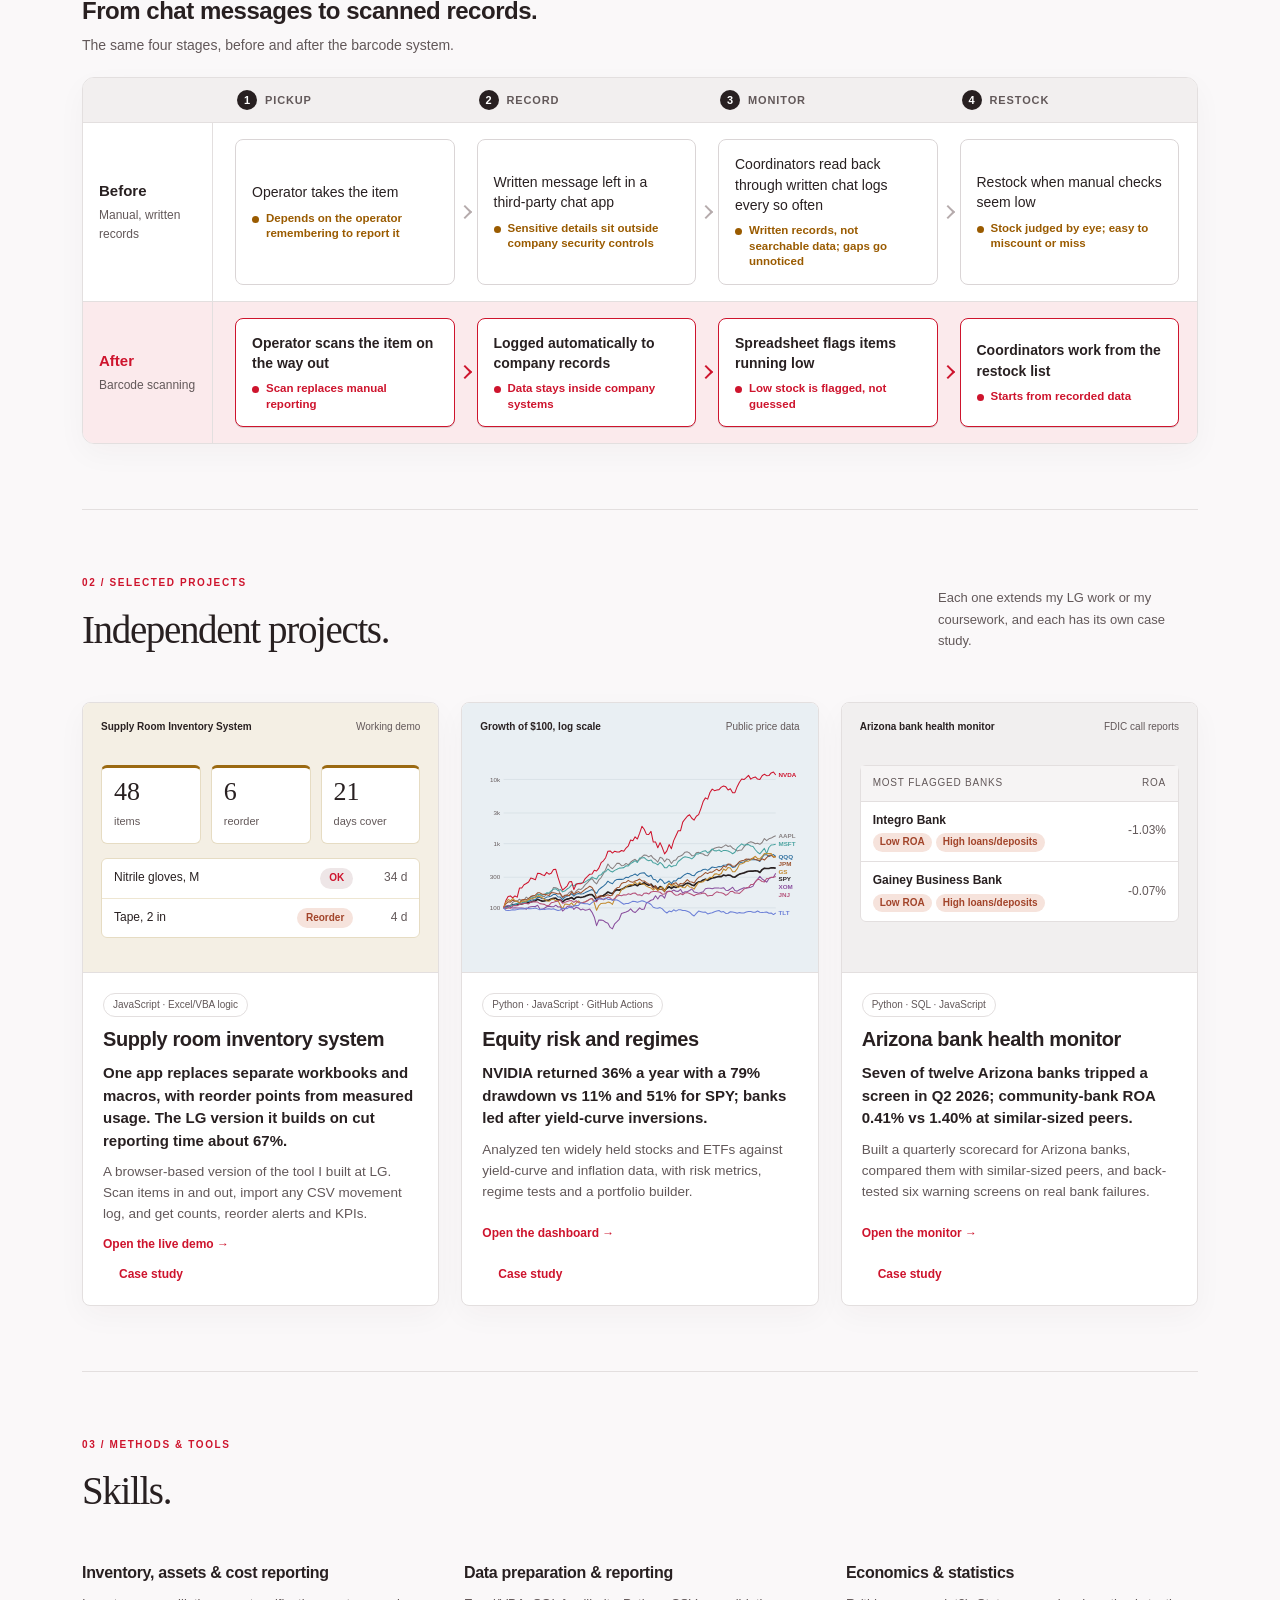
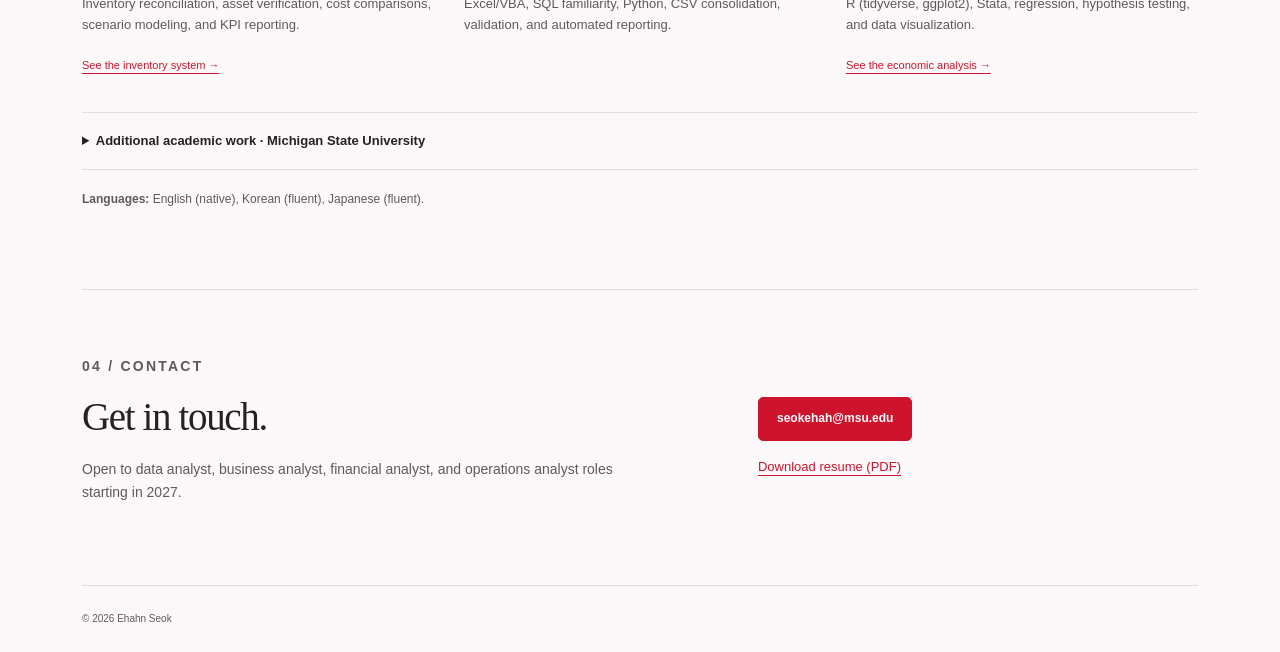
==== commit ed77ce69: "Show LG experience before projects on homepage Co-Authored-By: Claude Opus 5.5 <noreply@anthropic.co" ====
--- a/index.html
+++ b/index.html
@@ -14,10 +14,12 @@
 <meta name="theme-color" content="#ce142d">
 </head><body>
 <a class="skip-link" href="#main">Skip to content</a>
-<header class="site-header"><a class="brand" href="#top">Ehahn Seok<span>Data & business analytics</span></a><nav aria-label="Main navigation"><a href="#projects">Selected work</a><a href="#experience">Experience</a><a href="#skills">Skills</a><a href="#contact">Contact</a></nav></header>
+<header class="site-header"><a class="brand" href="#top">Ehahn Seok<span>Data & business analytics</span></a><nav aria-label="Main navigation"><a href="#experience">Experience</a><a href="#projects">Selected work</a><a href="#skills">Skills</a><a href="#contact">Contact</a></nav></header>
 <main id="main"><div id="top"></div>
 <section class="hero"><div><p class="eyebrow">Data analysis · Reporting · Operations and finance</p><h1>Data analysis for operations and finance decisions.</h1><p class="lead">I’m Ehahn Seok, an economics senior at Michigan State University with a minor in quantitative data analysis, graduating in December 2026. At LG Energy Solution Michigan, I built a barcode inventory reporting system that cut reporting time for bi-weekly inventory checks by about 67%. My independent projects extend that work: a web version of the inventory system, and risk analysis of well-known stocks and ETFs using public data.</p><ul class="chips" aria-label="Core tools"><li>Excel / VBA</li><li>SQL</li><li>Python</li><li>R &amp; Stata</li><li>Data cleaning</li><li>KPI reporting</li></ul><div class="cta"><a class="btn primary" href="#projects">See the projects <span aria-hidden="true">↓</span></a><a class="text-link" href="#experience">View my LG experience</a><a class="text-link" href="mailto:seokehah@msu.edu">Get in touch</a></div></div><aside class="profile"><figure class="portrait-fig"><img class="portrait" src="assets/ehahn-seok.png" width="403" height="597" alt="Portrait of Ehahn Seok in a dark suit and striped tie" decoding="async"><figcaption><strong>Ehahn Seok</strong></figcaption></figure><p class="eyebrow">Background</p><h2>Analytics and operations experience.</h2><p>Built an Excel/VBA reporting system tracking 300+ items across three supply rooms, cutting reporting time by about 67%, and audited an entire department’s assets in a manufacturing plant.</p><dl><div><dt>Education</dt><dd>B.S. Economics<br>Quantitative Data Analysis minor</dd></div><div><dt>Graduation</dt><dd>December 2026</dd></div><div><dt>Focus</dt><dd>Data, finance & operations analysis</dd></div></dl></aside></section>
-<section id="projects"><div class="section-heading"><div><p class="eyebrow">01 / Selected projects</p><h2>Independent projects.</h2></div><p>Each one extends my LG work or my coursework, and each has its own case study.</p></div>
+<section id="experience" class="experience"><div><p class="eyebrow">01 / Manufacturing experience</p><h2>Asset verification and inventory reporting at LG.</h2><p class="lead">LG Energy Solution Michigan<br><span class="muted">Electrode Production Management Intern · May–August 2026</span></p><div class="proof"><div><strong>300+</strong><span>Items tracked</span></div><div><strong>3</strong><span>Connected supply rooms</span></div><div><strong>Top 3</strong><span>of 20+ internship projects</span></div></div><p class="note experience-context">Presented to company directors as part of the internship competition.</p></div><div class="experience-details"><article><h3>Verified assets across an entire department</h3><p>Audited the Electrode Consumable Department by tracing company investment histories, investigating record discrepancies, and correcting improperly assigned asset tags.</p></article><article><h3>Consolidated three supply-room inventories</h3><p>Built Excel/VBA barcode check-in and checkout workflows. Consolidated shared-drive CSV logs into a master workbook, with pack-to-piece conversions, duplicate-import prevention, and monthly transaction archives. Reporting time for bi-weekly inventory checks fell by approximately 67%.</p></article><article><h3>Reported usage and reorder needs</h3><p>Created reports on monthly checkout spending, item usage, low stock, and reorder needs by location, so reviewers could see supply-room activity in one format.</p></article></div><div class="flow"><div class="flow-head"><p class="eyebrow">How checkout changed</p><h3>From chat messages to scanned records.</h3><p class="flow-sub">The same four stages, before and after the barcode system.</p></div><div class="pf"><div class="pf-head" aria-hidden="true"><span></span><span><b>1</b>Pickup</span><span><b>2</b>Record</span><span><b>3</b>Monitor</span><span><b>4</b>Restock</span></div><div class="pf-row before"><div class="pf-label"><strong>Before</strong><span>Manual, written records</span></div><div class="pf-cell"><span class="pf-stage">Pickup</span><p>Operator takes the item</p><small class="pf-risk">Depends on the operator remembering to report it</small></div><div class="pf-cell"><span class="pf-stage">Record</span><p>Written message left in a third-party chat app</p><small class="pf-risk">Sensitive details sit outside company security controls</small></div><div class="pf-cell"><span class="pf-stage">Monitor</span><p>Coordinators read back through written chat logs every so often</p><small class="pf-risk">Written records, not searchable data; gaps go unnoticed</small></div><div class="pf-cell"><span class="pf-stage">Restock</span><p>Restock when manual checks seem low</p><small class="pf-risk">Stock judged by eye; easy to miscount or miss</small></div></div><div class="pf-row after"><div class="pf-label"><strong>After</strong><span>Barcode scanning</span></div><div class="pf-cell"><span class="pf-stage">Pickup</span><p>Operator scans the item on the way out</p><small class="pf-good">Scan replaces manual reporting</small></div><div class="pf-cell"><span class="pf-stage">Record</span><p>Logged automatically to company records</p><small class="pf-good">Data stays inside company systems</small></div><div class="pf-cell"><span class="pf-stage">Monitor</span><p>Spreadsheet flags items running low</p><small class="pf-good">Low stock is flagged, not guessed</small></div><div class="pf-cell"><span class="pf-stage">Restock</span><p>Coordinators work from the restock list</p><small class="pf-good">Starts from recorded data</small></div></div></div></div></section>
+
+<section id="projects"><div class="section-heading"><div><p class="eyebrow">02 / Selected projects</p><h2>Independent projects.</h2></div><p>Each one extends my LG work or my coursework, and each has its own case study.</p></div>
 <div class="pgrid">
 <article class="pcard"><a class="pvis inv-visual" href="inventory-system.html" aria-label="Open the inventory system demo"><div class="visual-heading"><span>Supply Room Inventory System</span><span>Working demo</span></div><div class="inv-kpis"><div><b>48</b><small>items</small></div><div><b>6</b><small>reorder</small></div><div><b>21</b><small>days cover</small></div></div><div class="inv-rows"><div><span>Nitrile gloves, M</span><i class="p ok">OK</i><em>34 d</em></div><div><span>Tape, 2 in</span><i class="p bad">Reorder</i><em>4 d</em></div></div></a>
 <div class="pbody"><span class="badge">JavaScript · Excel/VBA logic</span><h3>Supply room inventory system</h3><p class="presult">One app replaces separate workbooks and macros, with reorder points from measured usage. The LG version it builds on cut reporting time about 67%.</p><p class="pdesc">A browser-based version of the tool I built at LG. Scan items in and out, import any CSV movement log, and get counts, reorder alerts and KPIs.</p><a class="pmore" href="inventory-system.html">Open the live demo →</a> <a class="pmore" href="case-inventory.html" style="margin-left:16px">Case study</a></div></article>
@@ -26,8 +28,6 @@
 <article class="pcard"><a class="pvis bank-visual" href="bank-monitor.html" aria-label="Open the bank health monitor"><div class="visual-heading"><span>Arizona bank health monitor</span><span>FDIC call reports</span></div><div id="bank-viz" class="asset-example"><div><span>01</span><strong>Pull quarterly call reports</strong><small>Arizona banks, similar-sized peers, ten largest banks</small></div><div><span>02</span><strong>Screen on six measures</strong><small>Profitability, margin, equity, loans, deposits, bad loans</small></div></div></a>
 <div class="pbody"><span class="badge">Python · SQL · JavaScript</span><h3>Arizona bank health monitor</h3><p class="presult" id="bank-result">9 of 12 Arizona banks flagged; median ROA 0.58% vs 1.27% at the largest banks.</p><p class="pdesc">Built a quarterly scorecard for Arizona banks, compared them with similar-sized peers, and back-tested six warning screens on real bank failures.</p><a class="pmore" href="bank-monitor.html">Open the monitor →</a> <a class="pmore" href="case-bank.html" style="margin-left:16px">Case study</a></div></article>
 </div></section>
-
-<section id="experience" class="experience"><div><p class="eyebrow">02 / Manufacturing experience</p><h2>Asset verification and inventory reporting at LG.</h2><p class="lead">LG Energy Solution Michigan<br><span class="muted">Electrode Production Management Intern · May–August 2026</span></p><div class="proof"><div><strong>300+</strong><span>Items tracked</span></div><div><strong>3</strong><span>Connected supply rooms</span></div><div><strong>Top 3</strong><span>of 20+ internship projects</span></div></div><p class="note experience-context">Presented to company directors as part of the internship competition.</p></div><div class="experience-details"><article><h3>Verified assets across an entire department</h3><p>Audited the Electrode Consumable Department by tracing company investment histories, investigating record discrepancies, and correcting improperly assigned asset tags.</p></article><article><h3>Consolidated three supply-room inventories</h3><p>Built Excel/VBA barcode check-in and checkout workflows. Consolidated shared-drive CSV logs into a master workbook, with pack-to-piece conversions, duplicate-import prevention, and monthly transaction archives. Reporting time for bi-weekly inventory checks fell by approximately 67%.</p></article><article><h3>Reported usage and reorder needs</h3><p>Created reports on monthly checkout spending, item usage, low stock, and reorder needs by location, so reviewers could see supply-room activity in one format.</p></article></div><div class="flow"><div class="flow-head"><p class="eyebrow">How checkout changed</p><h3>From chat messages to scanned records.</h3><p class="flow-sub">The same four stages, before and after the barcode system.</p></div><div class="pf"><div class="pf-head" aria-hidden="true"><span></span><span><b>1</b>Pickup</span><span><b>2</b>Record</span><span><b>3</b>Monitor</span><span><b>4</b>Restock</span></div><div class="pf-row before"><div class="pf-label"><strong>Before</strong><span>Manual, written records</span></div><div class="pf-cell"><span class="pf-stage">Pickup</span><p>Operator takes the item</p><small class="pf-risk">Depends on the operator remembering to report it</small></div><div class="pf-cell"><span class="pf-stage">Record</span><p>Written message left in a third-party chat app</p><small class="pf-risk">Sensitive details sit outside company security controls</small></div><div class="pf-cell"><span class="pf-stage">Monitor</span><p>Coordinators read back through written chat logs every so often</p><small class="pf-risk">Written records, not searchable data; gaps go unnoticed</small></div><div class="pf-cell"><span class="pf-stage">Restock</span><p>Restock when manual checks seem low</p><small class="pf-risk">Stock judged by eye; easy to miscount or miss</small></div></div><div class="pf-row after"><div class="pf-label"><strong>After</strong><span>Barcode scanning</span></div><div class="pf-cell"><span class="pf-stage">Pickup</span><p>Operator scans the item on the way out</p><small class="pf-good">Scan replaces manual reporting</small></div><div class="pf-cell"><span class="pf-stage">Record</span><p>Logged automatically to company records</p><small class="pf-good">Data stays inside company systems</small></div><div class="pf-cell"><span class="pf-stage">Monitor</span><p>Spreadsheet flags items running low</p><small class="pf-good">Low stock is flagged, not guessed</small></div><div class="pf-cell"><span class="pf-stage">Restock</span><p>Coordinators work from the restock list</p><small class="pf-good">Starts from recorded data</small></div></div></div></div></section>
 <section id="skills"><div class="section-heading"><div><p class="eyebrow">03 / Methods & tools</p><h2>Skills.</h2></div></div><div class="skills"><article><h3>Inventory, assets & cost reporting</h3><p>Inventory reconciliation, asset verification, cost comparisons, scenario modeling, and KPI reporting.</p><a href="inventory-system.html">See the inventory system →</a></article><article><h3>Data preparation & reporting</h3><p>Excel/VBA, SQL familiarity, Python, CSV consolidation, validation, and automated reporting.</p></article><article><h3>Economics & statistics</h3><p>R (tidyverse, ggplot2), Stata, regression, hypothesis testing, and data visualization.</p><a href="projects/macro-regimes/">See the economic analysis →</a></article></div>
 <details class="coursework"><summary>Additional academic work · Michigan State University</summary><div><p><strong>Ames housing:</strong> Compared regression specifications using living area, lot size, garage capacity, and variable transformations.</p><p><strong>Corporate hotel spending:</strong> Examined differences by corporate customer, room type, and weekday.</p><p><strong>ACS commuting:</strong> Reshaped state-level estimates and visualized driving-versus-transit commute-time gaps.</p><p>These coursework projects involved cleaning and restructuring large datasets in R and Stata.</p></div></details><p class="languages"><strong>Languages:</strong> English (native), Korean (fluent), Japanese (fluent).</p></section>
 <section id="contact" class="contact"><div><p class="eyebrow">04 / Contact</p><h2>Get in touch.</h2><p>Open to data analyst, business analyst, financial analyst, and operations analyst roles starting in 2027.</p></div><div class="contact-links"><a class="btn primary" href="mailto:seokehah@msu.edu">seokehah@msu.edu</a><a href="resume.pdf">Download resume (PDF)</a></div></section>
